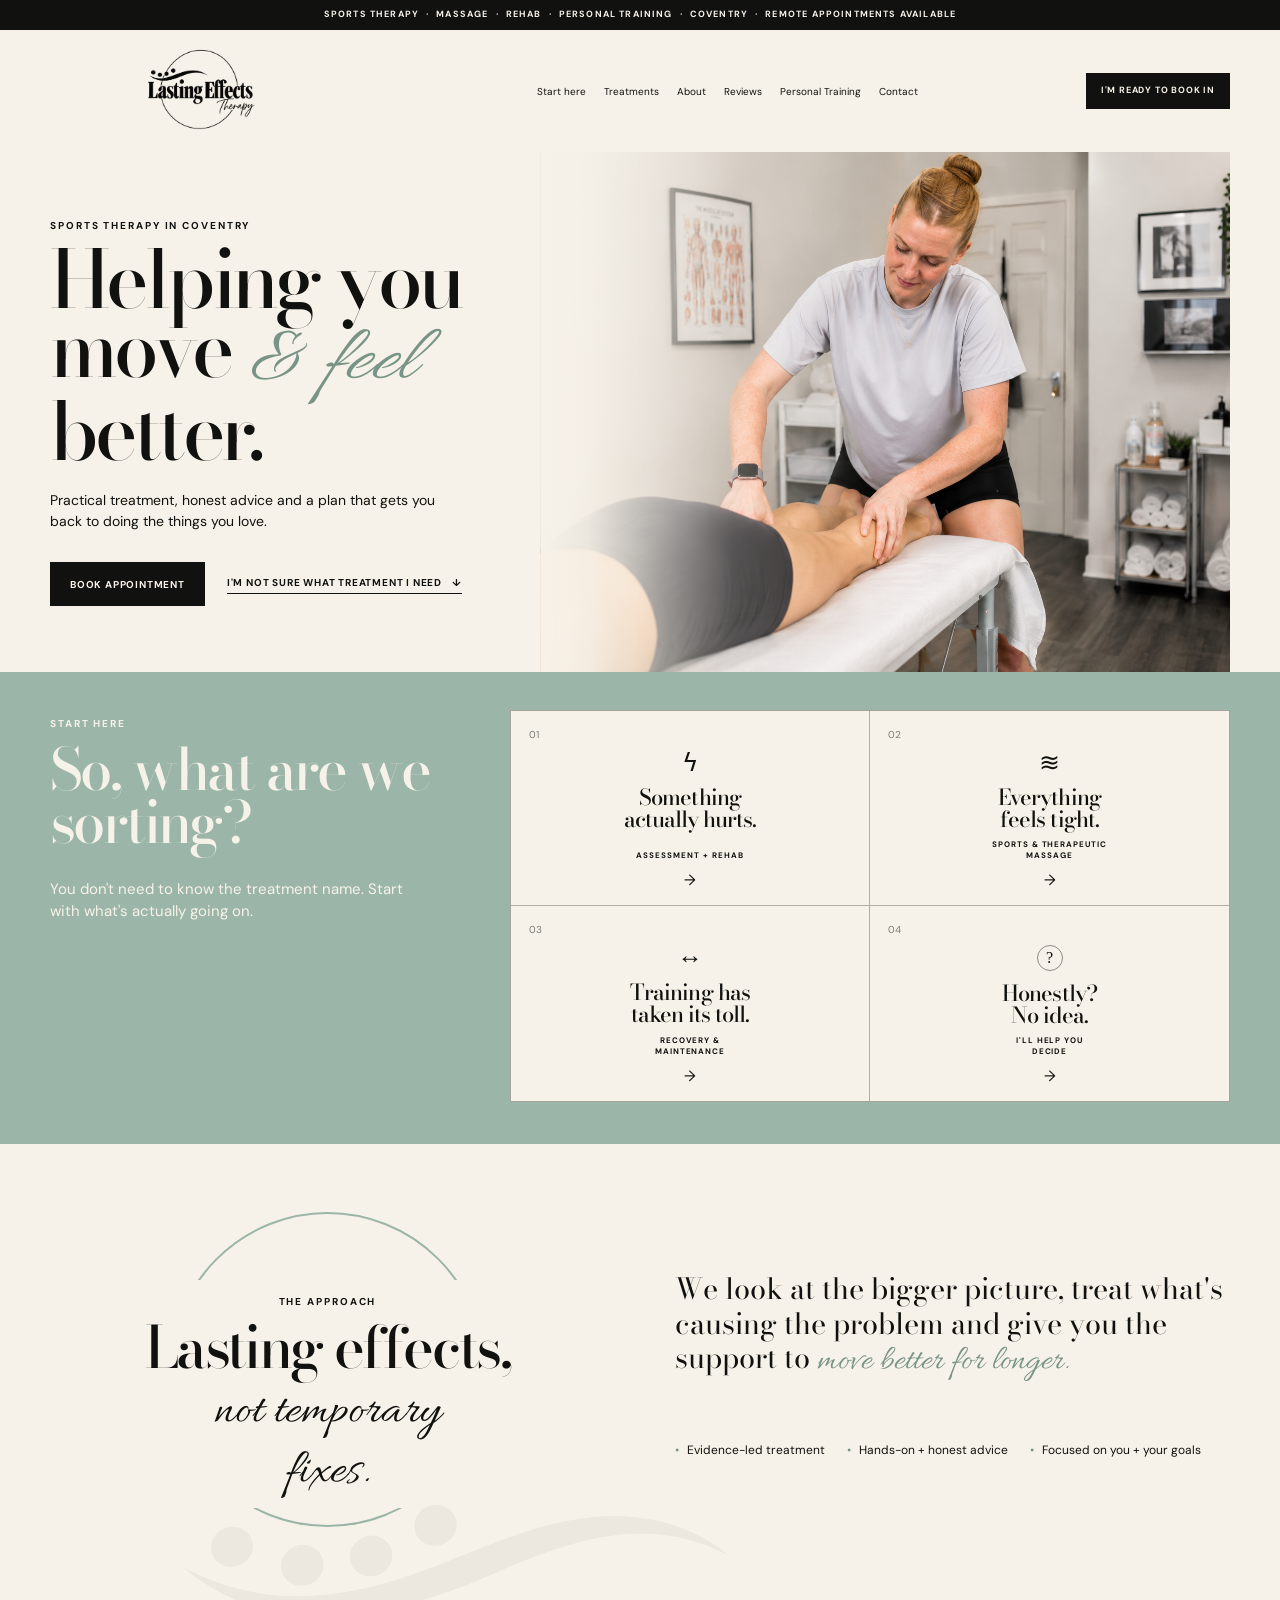
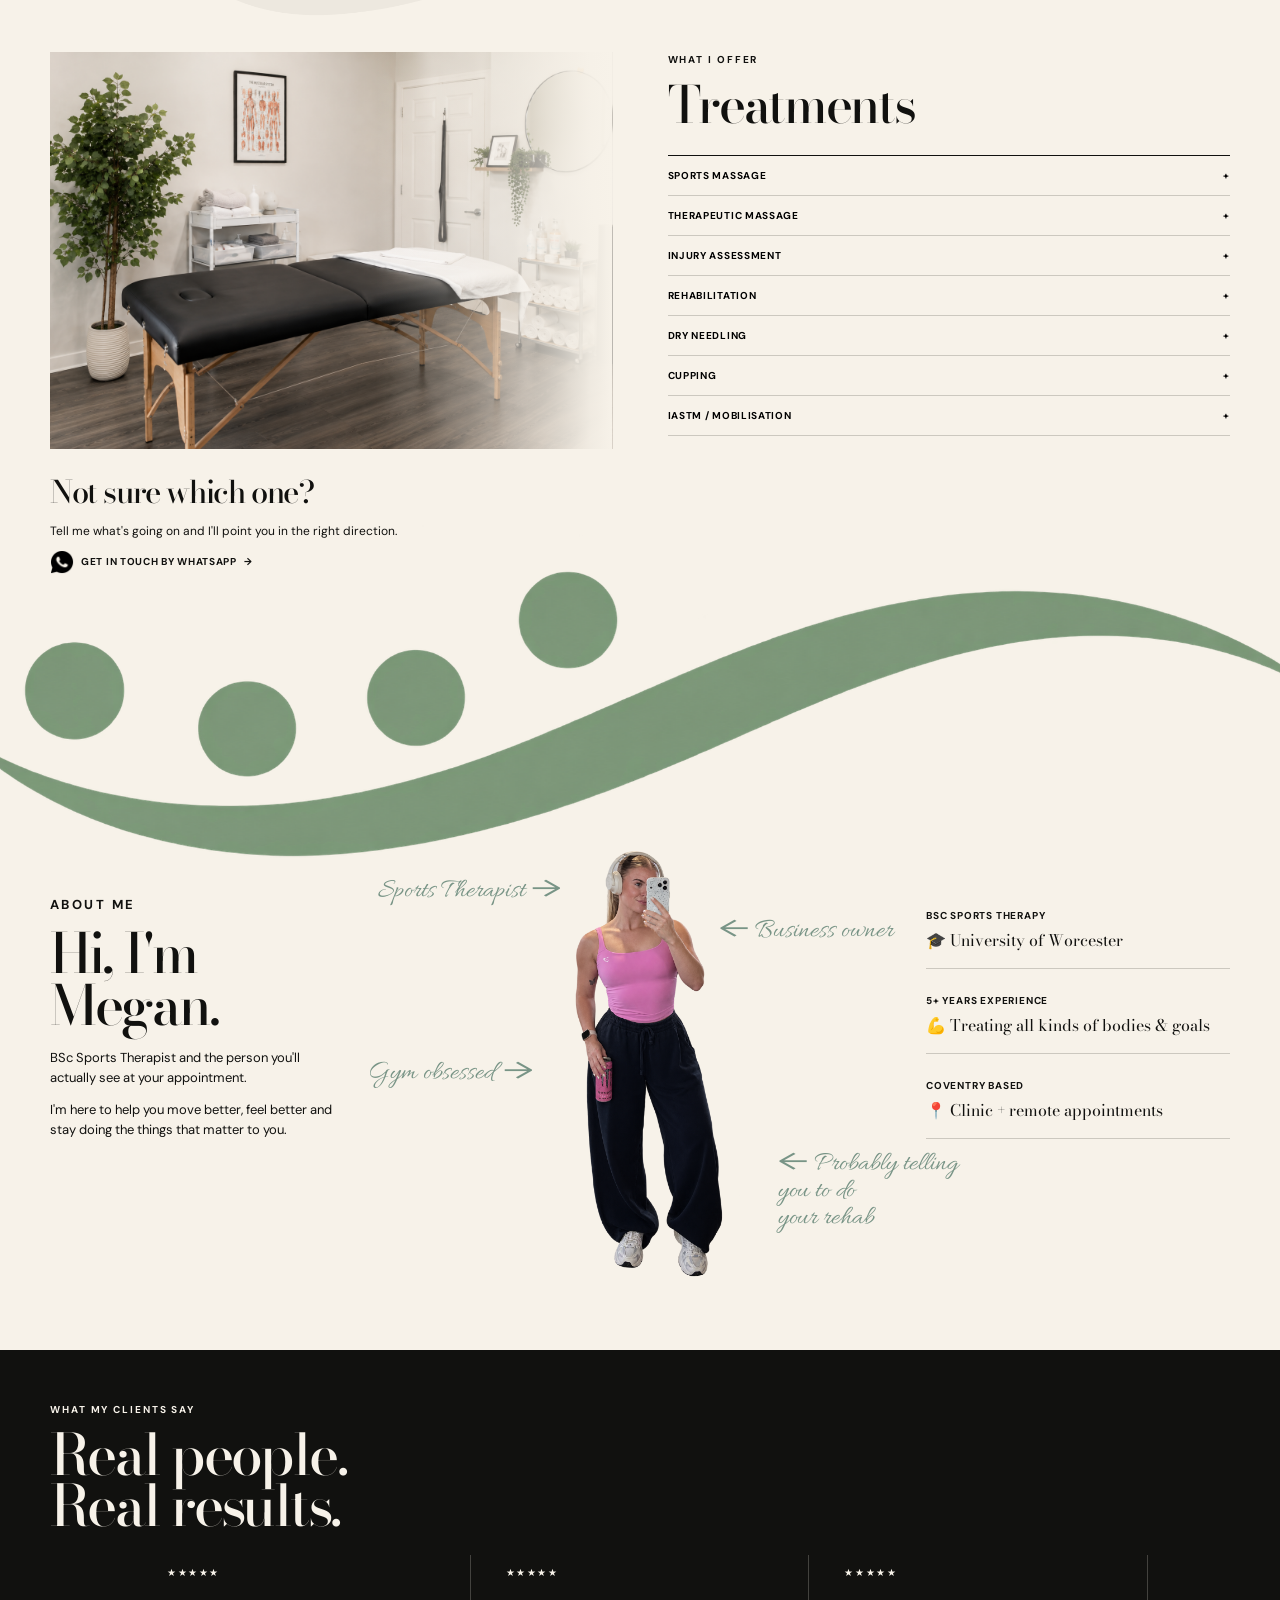
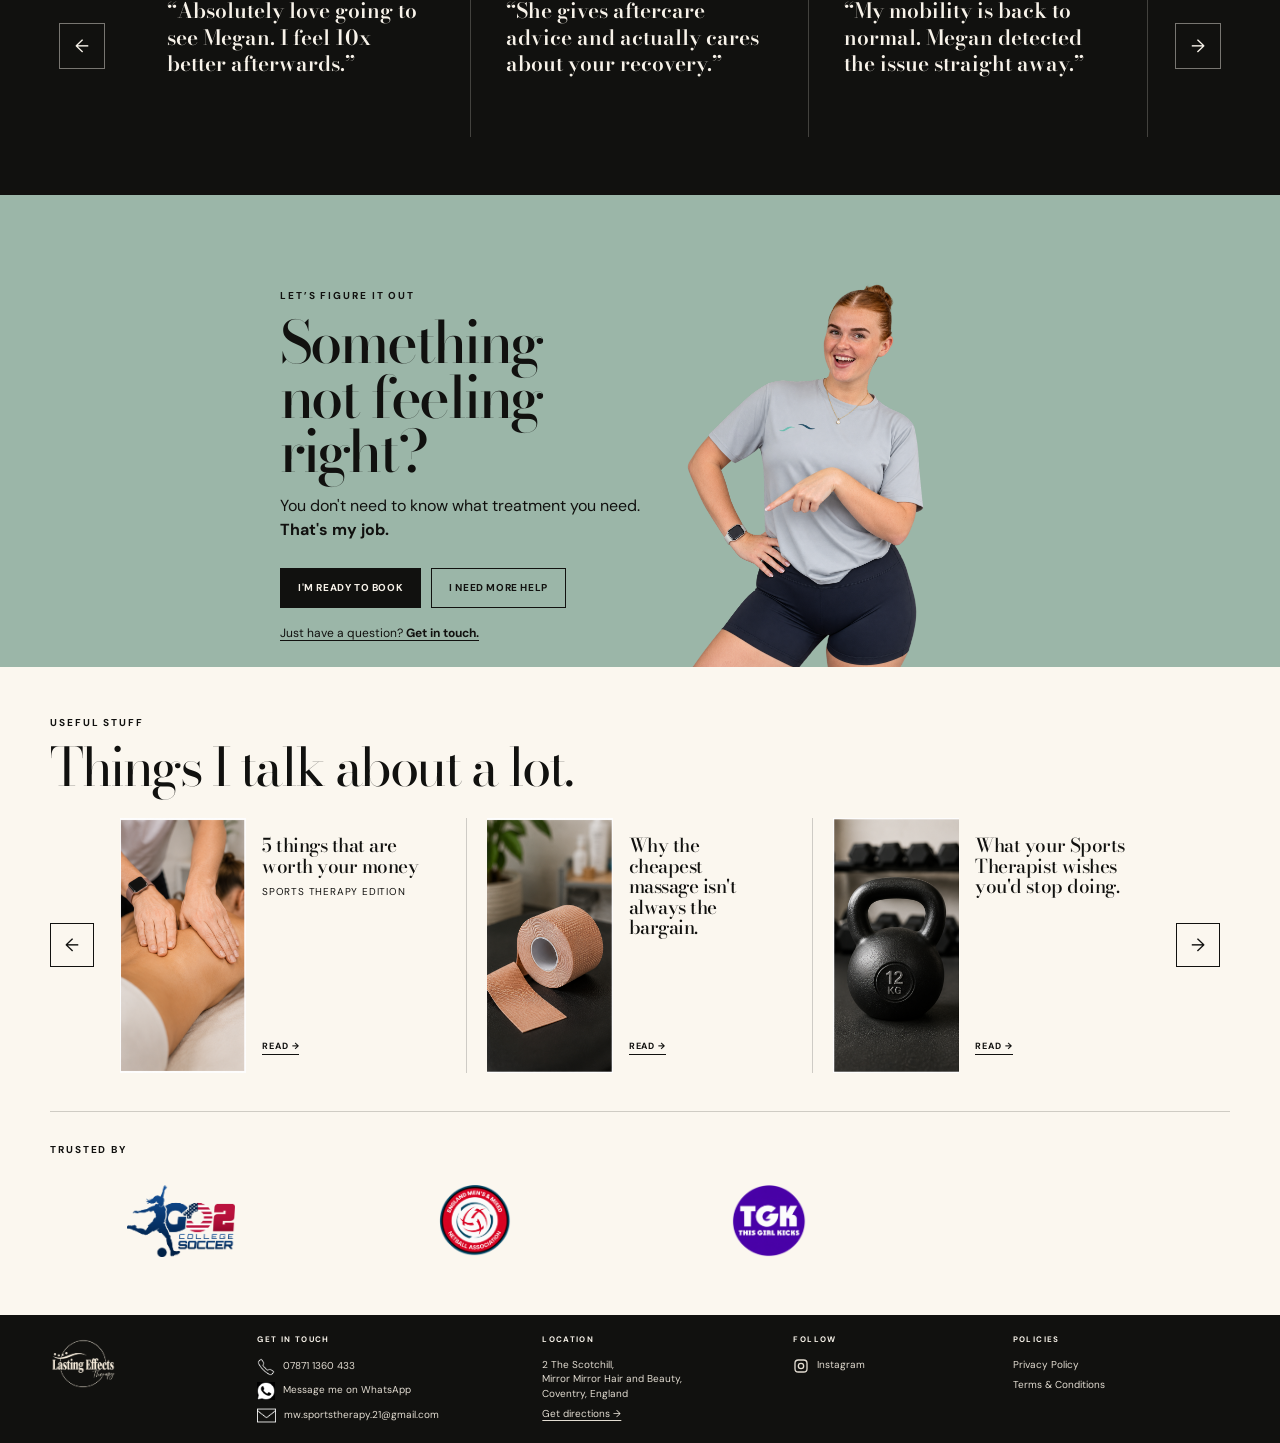
==== index.html @ 908afcf4 "Update index.html" ====
<!doctype html>
<html lang="en">
<head>
  <meta charset="utf-8">
  <meta name="viewport" content="width=device-width, initial-scale=1">
  <title>Lasting Effects Therapy | Sports Therapy Coventry</title>
  <meta name="description" content="Sports therapy, massage, rehabilitation and personal training in Coventry, with remote appointments available.">
  <link rel="preconnect" href="https://fonts.googleapis.com">
  <link rel="preconnect" href="https://fonts.gstatic.com" crossorigin>
  <link href="https://fonts.googleapis.com/css2?family=Allura&family=Bodoni+Moda:opsz,wght@6..96,400;6..96,500;6..96,600;6..96,700&family=DM+Sans:wght@400;500;600;700&display=swap" rel="stylesheet">
  <link rel="stylesheet" href="styles-clean.css?v=1">
</head>
<body>
  <div class="utility-bar">
    SPORTS THERAPY <b>·</b> MASSAGE <b>·</b> REHAB <b>·</b> PERSONAL TRAINING <b>·</b> COVENTRY <b>·</b> REMOTE APPOINTMENTS AVAILABLE
  </div>

  <div class="nav-wrap" id="navWrap">
    <header class="site-nav">
      <a href="#top" class="nav-logo" aria-label="Lasting Effects Therapy home">
        <img src="images/BlackTHPYlogo.png" alt="Lasting Effects Therapy">
      </a>

      <nav class="desktop-links" aria-label="Primary">
        <a href="#sorting">Start here</a>
        <a href="#treatments">Treatments</a>
        <a href="#about">About</a>
        <a href="#reviews">Reviews</a>
        <a href="personal-training.html">Personal Training</a>
        <a href="#contact">Contact</a>
      </nav>

      <a href="https://www.fresha.com/en-GB/a/megan-winslow-sports-therapy-coventry-2-the-scotchill-rw5kos5v" class="nav-cta" target="_blank" rel="noopener">I'm ready to book in</a>

      <button class="menu-btn" aria-label="Open menu" aria-expanded="false">
        <span></span><span></span>
      </button>
    </header>

    <nav class="mobile-nav" hidden>
      <a href="#sorting">Start here</a>
      <a href="#treatments">Treatments</a>
      <a href="#about">About</a>
      <a href="#reviews">Reviews</a>
      <a href="personal-training.html">Personal Training</a>
      <a href="#contact">Contact</a>
      <a href="https://www.fresha.com/en-GB/a/megan-winslow-sports-therapy-coventry-2-the-scotchill-rw5kos5v" target="_blank" rel="noopener" class="nav-cta mobile-book">I'm ready to book in</a>
    </nav>
  </div>

  <main id="top">
    <section class="hero section-shell">
      <div class="hero-copy">
        <p class="kicker">SPORTS THERAPY IN COVENTRY</p>
        <h1>Helping you<br>move <em>&amp; feel</em><br>better.</h1>
        <p class="lede">Practical treatment, honest advice and a plan that gets you back to doing the things you love.</p>
        <div class="hero-actions">
          <a href="https://www.fresha.com/en-GB/a/megan-winslow-sports-therapy-coventry-2-the-scotchill-rw5kos5v" target="_blank" rel="noopener" class="btn btn-dark">Book appointment</a>
          <a href="#sorting" class="simple-link">I'm not sure what treatment I need <span>↓</span></a>
        </div>
      </div>
      <div class="hero-photo" role="img" aria-label="Sports therapy treatment at Lasting Effects"></div>
    </section>

    <section id="sorting" class="sorting-section">
      <div class="section-shell sorting-layout">
        <div class="sorting-intro">
          <p class="kicker cream-text">START HERE</p>
          <h2 class="cream-text">So, what are we sorting?</h2>
          <p class="sorting-help cream-text">You don't need to know the treatment name. Start with what's actually going on.</p>
        </div>

        <div class="sorting-grid">
          <a href="#treatments" class="sorting-card">
            <span class="sort-num">01</span>
            <span class="sort-icon">ϟ</span>
            <h3>Something<br>actually hurts.</h3>
            <p>ASSESSMENT + REHAB</p>
            <span class="sort-arrow">→</span>
          </a>
          <a href="#treatments" class="sorting-card">
            <span class="sort-num">02</span>
            <span class="sort-icon waves">≋</span>
            <h3>Everything<br>feels tight.</h3>
            <p>SPORTS &amp; THERAPEUTIC<br>MASSAGE</p>
            <span class="sort-arrow">→</span>
          </a>
          <a href="#treatments" class="sorting-card">
            <span class="sort-num">03</span>
            <span class="sort-icon">↔</span>
            <h3>Training has<br>taken its toll.</h3>
            <p>RECOVERY &amp;<br>MAINTENANCE</p>
            <span class="sort-arrow">→</span>
          </a>
          <a href="#treatments" class="sorting-card">
            <span class="sort-num">04</span>
            <span class="sort-icon question">?</span>
            <h3>Honestly?<br>No idea.</h3>
            <p>I'LL HELP YOU<br>DECIDE</p>
            <span class="sort-arrow">→</span>
          </a>
        </div>
      </div>
    </section>

    <section class="approach-section">
      <div class="section-shell approach-layout">
        <div class="approach-mark">
          <span class="approach-circle"></span>
          <div>
            <p class="kicker">THE APPROACH</p>
            <h2 class="approach-title"><span class="approach-title-main">Lasting effects,</span><br><span class="approach-title-script">not temporary<br>fixes.</span></h2>
          </div>
          <img class="approach-wiggle" src="images/BlackWiggle.png" alt="" aria-hidden="true">
        </div>
        <div class="approach-copy">
          <p class="approach-lede">We look at the bigger picture, treat what's causing the problem and give you the support to <span class="approach-script">move better for longer.</span></p>
          <div class="approach-points">
            <span>Evidence-led treatment</span>
            <span>Hands-on + honest advice</span>
            <span>Focused on you + your goals</span>
          </div>
        </div>
      </div>
    </section>

    <section id="treatments" class="treatments-section">
      <div class="section-shell">
        <div class="treatments-main">
          <div class="offer-photo-column">
            <div class="offer-photo" role="img" aria-label="Treatment room at Lasting Effects"></div>
            <div class="treatment-help">
              <h3>Not sure which one?</h3>
              <p>Tell me what's going on and I'll point you in the right direction.</p>
              <a href="https://wa.me/447871136043" target="_blank" rel="noopener" class="whatsapp-link">
                <img src="images/newblackwhatsapp.png" alt=""> GET IN TOUCH BY WHATSAPP <span>→</span>
              </a>
            </div>
          </div>
          <div class="offer-list">
            <p class="kicker">WHAT I OFFER</p>
            <h2>Treatments</h2>

            <div class="accordion">
              <article class="acc-item">
                <button>Sports massage <span>+</span></button>
                <div class="acc-panel"><p>For tight, tired or overworked muscles, recovery and regular maintenance.</p></div>
              </article>
              <article class="acc-item">
                <button>Therapeutic massage <span>+</span></button>
                <div class="acc-panel"><p>Tailored hands-on treatment for persistent tension, stiffness and day-to-day discomfort.</p></div>
              </article>
              <article class="acc-item">
                <button>Injury assessment <span>+</span></button>
                <div class="acc-panel"><p>For pain or injury where you need to understand what's happening and what to do next.</p></div>
              </article>
              <article class="acc-item">
                <button>Rehabilitation <span>+</span></button>
                <div class="acc-panel"><p>Progressive rehabilitation designed around your body, goals and lifestyle.</p></div>
              </article>
              <article class="acc-item">
                <button>Dry needling <span>+</span></button>
                <div class="acc-panel"><p>Used where appropriate as part of a wider treatment plan.</p></div>
              </article>
              <article class="acc-item">
                <button>Cupping <span>+</span></button>
                <div class="acc-panel"><p>A treatment option that can be incorporated where it suits your presentation and goals.</p></div>
              </article>
              <article class="acc-item">
                <button>IASTM / mobilisation <span>+</span></button>
                <div class="acc-panel"><p>Hands-on techniques used selectively to support movement and recovery.</p></div>
              </article>
            </div>

          </div>
        </div>

      </div>
    </section>

    <div class="signature-separator" aria-hidden="true">
      <img src="images/SageWiggle.png" alt="">
    </div>

    <section id="about" class="about-section">
      <div class="section-shell about-layout">
        <div class="about-copy">
          <p class="kicker">ABOUT ME</p>
          <h2>Hi, I'm Megan.</h2>
          <p>BSc Sports Therapist and the person you'll actually see at your appointment.</p>
          <p>I'm here to help you move better, feel better and stay doing the things that matter to you.</p>
        </div>

        <div class="about-photo-wrap">
          <img class="about-photo" src="images/LastingEffectsSelfie.png" alt="Megan from Lasting Effects Therapy">
          <span class="script-note note-a">Sports Therapist <span class="note-arrow">→</span></span>
          <span class="script-note note-b">Gym obsessed <span class="note-arrow">→</span></span>
          <span class="script-note note-c"><span class="note-arrow">←</span> Business owner</span>
          <span class="script-note note-d">
  <span class="note-arrow">←</span>
  Probably telling<br>
  you to do<br>
  your rehab
</span>
        </div>

        <div class="credentials">
          <div><strong>BSc Sports Therapy</strong><span>🎓 University of Worcester</span></div>
          <div><strong>5+ years experience</strong><span>💪 Treating all kinds of bodies &amp; goals</span></div>
          <div><strong>Coventry based</strong><span>📍 Clinic + remote appointments</span></div>
        </div>
      </div>
    </section>

    <section id="reviews" class="reviews-section">
      <div class="section-shell">
        <div class="reviews-head">
          <div>
            <p class="kicker cream-text">WHAT MY CLIENTS SAY</p>
            <h2>Real people.<br>Real results.</h2>
          </div>
        </div>

        <div class="review-carousel">
          <button id="reviewPrev" class="review-arrow review-prev" aria-label="Previous review">←</button>
          <div class="review-window">
            <div class="review-track" id="reviewTrack">
              <blockquote><div class="stars">★★★★★</div><p>“Absolutely love going to see Megan. I feel 10x better afterwards.”</p></blockquote>
              <blockquote><div class="stars">★★★★★</div><p>“She gives aftercare advice and actually cares about your recovery.”</p></blockquote>
              <blockquote><div class="stars">★★★★★</div><p>“My mobility is back to normal. Megan detected the issue straight away.”</p></blockquote>
              <blockquote><div class="stars">★★★★★</div><p>“Megan really personalises the treatment and makes it achievable with lifestyle and improvement required.”</p></blockquote>
              <blockquote><div class="stars">★★★★★</div><p>“I always feel at ease with Meg and leave knowing exactly what I need to do next.”</p></blockquote>
            </div>
          </div>
          <button id="reviewNext" class="review-arrow review-next" aria-label="Next review">→</button>
        </div>
      </div>
    </section>

    <section id="booking" class="booking-section">
      <div class="section-shell booking-layout">
        <div class="booking-copy">
          <p class="kicker">LET’S FIGURE IT OUT</p>
          <h2>Something<br>not feeling<br>right?</h2>
          <div class="booking-response">
            <p class="booking-explainer">You don't need to know what treatment you need. <br>
              <strong>That's my job.</strong></p>
          </div>

          <div class="booking-buttons">
            <a href="https://www.fresha.com/en-GB/a/megan-winslow-sports-therapy-coventry-2-the-scotchill-rw5kos5v" target="_blank" rel="noopener" class="booking-btn booking-primary">I'm ready to book</a>
            <a href="#contact" class="booking-btn booking-secondary">I need more help</a>
          </div>
          <a href="#contact" class="booking-question-link">Just have a question? <strong>Get in touch.</strong></a>
        </div>
        <div class="booking-image">
          <img src="images/LastingEffectsPoint.png" alt="Megan pointing towards the booking options">
        </div>
      </div>
    </section>

    <section class="useful-trusted-section">
      <div class="section-shell">
        <div class="useful-header">
          <div>
            <p class="kicker useful-kicker">USEFUL STUFF</p>
            <p class="useful-sub">Things I talk about a lot.</p>
          </div>
        </div>

        <div class="useful-carousel">
          <button class="useful-arrow useful-prev" id="usefulPrev" aria-label="Previous article">←</button>
          <div class="useful-window">
            <div class="useful-track" id="usefulTrack">
              <article class="useful-card">
                <img src="images/LastingEffectsMassage.png" alt="">
                <div class="useful-card-copy">
                  <h3>5 things that are worth your money</h3>
                  <p>Sports Therapy edition</p>
                  <a href="https://www.instagram.com/lastingeffectstherapy/" target="_blank" rel="noopener">READ →</a>
                </div>
              </article>
              <article class="useful-card">
                <img src="images/LastingEffectsTape.png" alt="">
                <div class="useful-card-copy">
                  <h3>Why the cheapest massage isn't always the bargain.</h3>
                  <a href="https://www.instagram.com/lastingeffectstherapy/" target="_blank" rel="noopener">READ →</a>
                </div>
              </article>
              <article class="useful-card">
                <img src="images/LastingEffectsKB.png" alt="">
                <div class="useful-card-copy">
                  <h3>What your Sports Therapist wishes you'd stop doing.</h3>
                  <a href="https://www.instagram.com/lastingeffectstherapy/" target="_blank" rel="noopener">READ →</a>
                </div>
              </article>
            </div>
          </div>
          <button class="useful-arrow useful-next" id="usefulNext" aria-label="Next article">→</button>
        </div>

        <div class="trusted-block">
          <p class="kicker">TRUSTED BY</p>
          <div class="trusted-logos">
            <div class="trusted-logo"><img src="images/CollegeSoccer.png" alt="College Soccer"></div>
            <div class="trusted-logo"><img src="images/EnglandMensandMixedNetballAssociation.png" alt="England Men's and Mixed Netball Association"></div>
            <div class="trusted-logo"><img src="images/ThisGirlKicks.png" alt="This Girl Kicks"></div>
          </div>
        </div>
      </div>
    </section>
  </main>

  <footer id="contact" class="site-footer">
    <div class="section-shell footer-grid">
      <div class="footer-logo"><img src="images/CreamTHPYlogo.png" alt="Lasting Effects Therapy"></div>
      <div class="footer-section">
        <p class="footer-label">GET IN TOUCH</p>
        <a href="tel:+447871136043" class="icon-link"><img class="footer-contact-icon" src="images/phoneicon.png" alt="">07871 1360 433</a>
        <a href="https://wa.me/447871136043" target="_blank" rel="noopener" class="icon-link"><img class="footer-contact-icon" src="images/blackwhatsapp.gif" alt="">Message me on WhatsApp</a>
        <a href="mailto:mw.sportstherapy.21@gmail.com" class="icon-link"><img class="footer-contact-icon email-img" src="images/emailicon.png" alt="">mw.sportstherapy.21@gmail.com</a>
      </div>
      <div class="footer-section">
        <p class="footer-label">LOCATION</p>
        <span>2 The Scotchill,<br>Mirror Mirror Hair and Beauty,<br>Coventry, England</span>
        <a class="footer-underlined" target="_blank" rel="noopener" href="https://www.google.com/maps/search/?api=1&query=2%20The%20Scotchill%2C%20Mirror%20Mirror%20Hair%20and%20Beauty%2C%20Coventry%2C%20England">Get directions →</a>
      </div>
      <div class="footer-section">
        <p class="footer-label">FOLLOW</p>
        <a href="https://www.instagram.com/lastingeffectstherapy/" target="_blank" rel="noopener" class="icon-link"><svg class="instagram-icon" viewBox="0 0 24 24" aria-hidden="true"><rect x="3" y="3" width="18" height="18" rx="5" fill="none" stroke="currentColor" stroke-width="2"/><circle cx="12" cy="12" r="4" fill="none" stroke="currentColor" stroke-width="2"/><circle cx="17.5" cy="6.5" r="1.1"/></svg>Instagram</a>
      </div>
      <div class="footer-section">
        <p class="footer-label">POLICIES</p>
        <a href="#">Privacy Policy</a><a href="#">Terms &amp; Conditions</a>
      </div>
    </div>
  </footer>

  <script src="script.js"></script>
</body>
</html>
---- styles-clean.css ----
:root{--cream:#F7F2E9;--sage:#9BB6A8;--sage-deep:#789486;--ink:#11110F;--line:rgba(17,17,15,.19);--max:1180px;}
*{box-sizing:border-box;}
html{scroll-behavior:smooth;}
body{margin:0;background:var(--cream);color:var(--ink);font-family:"DM Sans",Arial,sans-serif;line-height:1.5;}
a{color:inherit;text-decoration:none;}
button{font:inherit;}
.section-shell{width:min(var(--max),calc(100% - 48px));margin-inline:auto;}
.kicker{margin:0 0 12px;font-size:10px;letter-spacing:.19em;font-weight:700;}
.cream-text{color:var(--cream);}
h1,h2,h3{font-family:"Bodoni Moda",Georgia,serif;font-weight:500;letter-spacing:-.045em;}
.simple-link{
  display:inline-flex;
  gap:10px;
  align-items:center;
  font-size:10px;
  font-weight:700;
  letter-spacing:.08em;
  text-transform:uppercase;
  border-bottom:1px solid currentColor;
  padding-bottom:3px;
}
.btn{
  display:inline-flex;
  align-items:center;
  justify-content:center;
  min-height:44px;
  padding:0 20px;
  font-size:10px;
  font-weight:700;
  letter-spacing:.08em;
  text-transform:uppercase;
}
.btn-dark{background:var(--ink);color:var(--cream);}
.utility-bar{
  min-height:30px;
  background:var(--ink);
  color:var(--cream);
  display:flex;
  align-items:center;
  justify-content:center;
  gap:7px;
  padding:7px 16px;
  text-align:center;
  font-size:9px;
  font-weight:700;
  letter-spacing:.13em;
}
.nav-wrap{position:sticky;top:0;z-index:40;transition:.25s;}
.site-nav{
  width:min(var(--max),calc(100% - 48px));
  margin:auto;
  background:rgba(247,242,233,1);
  display:grid;
  align-items:center;
  gap:24px;
  transition:.25s;
}
.nav-wrap.scrolled{padding:8px 0;}
.nav-wrap.scrolled .site-nav{
  width:min(1000px,calc(100% - 24px));
  min-height:64px;
  padding:0 18px;
  border-radius:14px;
  background:rgba(247,242,233,.5);
  backdrop-filter:blur(13px);
  -webkit-backdrop-filter:blur(13px);
  box-shadow:0 10px 32px rgba(0,0,0,.12);
}
.nav-logo{width:150px;height:72px;display:flex;align-items:center;}
.nav-logo img{width:100%;height:100%;object-fit:contain;}
.desktop-links{display:flex;justify-content:center;gap:18px;font-size:10px;}
.desktop-links a{white-space:nowrap;}
.nav-cta{
  background:var(--ink);
  color:var(--cream);
  padding:11px 15px;
  font-size:9px;
  font-weight:700;
  letter-spacing:.09em;
  text-transform:uppercase;
  white-space:nowrap;
}
.menu-btn,.mobile-nav{display:none;}
.hero{display:grid;grid-template-columns:.83fr 1.17fr;min-height:520px;}
.hero-copy{display:flex;flex-direction:column;justify-content:center;padding:52px 48px 52px 0;position:relative;z-index:2;}
.hero h1{font-size:clamp(58px,6.25vw,93px);line-height:.86;margin:0;}
.hero h1 em{font-family:"Amsterdam Four","Allura",cursive;font-weight:400;letter-spacing:0;color:var(--sage-deep);}
.lede{max-width:420px;margin:24px 0 0;font-size:14px;}
.hero-actions{display:flex;gap:22px;align-items:center;flex-wrap:wrap;margin-top:30px;}
.hero-photo{
  min-height:520px;
  background-image:linear-gradient(90deg,var(--cream) 0%,rgba(247,242,233,.92) 7%,rgba(247,242,233,.25) 28%,rgba(247,242,233,0) 50%),url("images/LastingEffectsHero.png");
  background-size:cover;
  background-position:center;
}
.sorting-section{background:var(--sage);padding:38px 0 42px;}
.sorting-layout{display:grid;grid-template-columns:.72fr 1.28fr;gap:55px;align-items:start;}
.sorting-intro{padding:6px 0;}
.sorting-intro h2{font-size:58px;line-height:.92;margin:0;max-width:430px;}
.sorting-help{max-width:380px;margin:28px 0 0;font-size:15px;line-height:1.5;}
.sorting-grid{display:grid;grid-template-columns:1fr 1fr;border:1px solid rgba(17,17,15,.35);background:var(--cream);}
.sorting-card{
  background:var(--cream);
  min-height:195px;
  padding:16px 18px 14px;
  display:grid;
  grid-template-columns:1fr auto;
  grid-template-rows:auto auto 1fr auto auto;
  border-right:1px solid rgba(17,17,15,.3);
  border-bottom:1px solid rgba(17,17,15,.3);
  text-align:center;
}
.sorting-card:nth-child(2n){border-right:0;}
.sorting-card:nth-child(n/**/+3){border-bottom:0;}
.sorting-card:hover{background:#fffaf2;}
.sort-num{grid-column:1/-1;justify-self:start;font-size:10px;color:#7a7b75;}
.sort-icon{grid-column:1/-1;font-family:Georgia,serif;font-size:25px;line-height:1;margin:8px 0 4px;}
.sort-icon.question{
  width:26px;
  height:26px;
  border:1px solid #8b8c87;
  border-radius:50%;
  display:grid;
  place-items:center;
  justify-self:center;
  font-size:16px;
}
.sorting-card h3{grid-column:1/-1;margin:8px 0 9px;font-size:22px;line-height:.98;}
.sorting-card p{grid-column:1/-1;margin:0;font-size:8px;line-height:1.35;font-weight:700;letter-spacing:.12em;}
.sort-arrow{grid-column:1/-1;justify-self:center;margin-top:8px;font-size:15px;}
.approach-section,.treatments-section,.about-section{background:var(--cream);}
.approach-section{padding:68px 0;}
.approach-layout{display:grid;grid-template-columns:1fr 1fr;gap:70px;}
.approach-mark{position:relative;display:grid;place-items:center;}
.approach-circle{position:absolute;border:2px solid var(--sage);border-radius:50%;}
.approach-mark>div{position:relative;background:var(--cream);padding:14px 7px;text-align:center;}
.approach-mark h2{margin:0;}
.approach-lede{margin:0;max-width:570px;font-family:"Bodoni Moda",Georgia,serif;font-size:29px;line-height:1.18;}
.black-wiggle{height:auto;margin:4px 0 14px;}
.approach-points{display:flex;gap:10px 22px;flex-wrap:wrap;font-size:12px;}
.approach-points span:before{content:"•";margin-right:8px;color:var(--sage-deep);}
.treatments-section{padding:64px 0 24px;}
.treatments-main{display:grid;grid-template-columns:1fr 1fr;gap:55px;}
.offer-list h2{font-size:51px;line-height:1;margin:0 0 25px;}
.accordion{border-top:1px solid var(--ink);}
.acc-item{border-bottom:1px solid var(--line);}
.acc-item button{
  width:100%;
  border:0;
  background:none;
  padding:12px 0;
  display:flex;
  justify-content:space-between;
  cursor:pointer;
  font-size:10px;
  font-weight:700;
  letter-spacing:.07em;
  text-transform:uppercase;
}
.acc-panel{display:none;padding:0 24px 13px 0;color:#565850;font-size:13px;}
.acc-panel p{margin:0;}
.acc-item.open .acc-panel{display:block;}
.acc-item.open button span{transform:rotate(45deg);}
.treatment-help p{font-size:12px;}
.whatsapp-link{display:inline-flex;align-items:center;gap:7px;font-size:10px;font-weight:700;letter-spacing:.07em;text-transform:uppercase;}
.whatsapp-link svg{width:23px;height:23px;fill:currentColor;}
.signature-separator{background:var(--cream);display:flex;align-items:center;}
.signature-separator img{height:auto;display:block;}
.about-section{padding:46px 0 72px;}
.about-layout{display:grid;grid-template-columns:.75fr 1.25fr .76fr;gap:38px;align-items:center;}
.about-copy h2{font-size:55px;line-height:.95;margin:0 0 17px;}
.about-copy p{max-width:290px;font-size:13px;}
.about-photo-wrap{position:relative;display:flex;justify-content:center;align-items:flex-end;}
.script-note{position:absolute;font-family:"Amsterdam Four","Allura",cursive;font-size:27px;line-height:1;}
.credentials{display:grid;gap:24px;}
.credentials div{padding-bottom:16px;border-bottom:1px solid var(--line);}
.credentials strong{display:block;font-size:10px;letter-spacing:.08em;text-transform:uppercase;}
.credentials span{display:block;margin-top:5px;font-family:"Bodoni Moda",Georgia,serif;font-size:16px;}
.reviews-section{background:var(--ink);color:var(--cream);padding:52px 0 58px;}
.reviews-head{margin-bottom:24px;}
.reviews-head h2{font-size:57px;line-height:.9;margin:0;}
.review-carousel{display:grid;align-items:center;gap:18px;}
.review-window{overflow:hidden;}
.review-track{display:flex;transition:transform .35s;}
.review-track blockquote{flex:0 0 33.333%;margin:0;padding:10px 35px 8px;min-height:145px;border-right:1px solid rgba(247,242,233,.22);}
.review-track blockquote:last-child{border-right:0;}
.stars{font-size:10px;letter-spacing:.16em;margin-bottom:17px;}
.review-track p{margin:0;font-family:"Bodoni Moda",Georgia,serif;font-size:21px;font-weight:600;line-height:1.25;}
.review-arrow{
  width:46px;
  height:46px;
  border:1px solid rgba(247,242,233,.45);
  background:none;
  color:var(--cream);
  cursor:pointer;
  font-size:18px;
  justify-self:center;
}
.review-arrow:hover{background:var(--cream);color:var(--ink);}
.booking-section{background:var(--sage);padding:42px 0 0;}
.booking-copy h2{margin:0 0 15px;}
.booking-copy>p{max-width:460px;font-size:14px;}
.booking-buttons{display:flex;gap:10px;flex-wrap:wrap;}
.booking-btn{
  display:inline-flex;
  align-items:center;
  justify-content:center;
  min-height:40px;
  padding:0 17px;
  border:1px solid var(--ink);
  font-size:10px;
  font-weight:700;
  letter-spacing:.06em;
  text-transform:uppercase;
}
.booking-primary{background:var(--ink);color:var(--cream);}
.booking-secondary{background:transparent;}
.booking-question-link{margin-top:16px;font-size:12px;text-decoration:underline;text-underline-offset:3px;}
.booking-image{align-self:end;}
.booking-image img{max-width:100%;object-fit:contain;object-position:bottom;}
.trusted-section{padding:42px 0 50px;background:#fbf7ef;}
.trusted-logos{display:grid;grid-template-columns:repeat(5,1fr);gap:14px;margin-top:18px;}
.trusted-logo{display:grid;place-items:center;padding:10px;}
.trusted-logo img{max-width:100%;max-height:72px;object-fit:contain;}
.trusted-logo.future{border:1px dashed rgba(17,17,15,.16);color:#999;font-size:9px;letter-spacing:.1em;text-transform:uppercase;}
.site-footer{background:var(--ink);color:var(--cream);}
.footer-grid{display:grid;}
.footer-section a,.footer-section span{font-size:10px;line-height:1.45;color:#e3ddd2;}
.footer-label{color:var(--cream)!important;font-size:8px!important;font-weight:700;}
.instagram-icon{flex:0 0 auto;}
.footer-underlined{text-decoration:underline;text-underline-offset:3px;margin-top:6px;}
.pt-placeholder{min-height:calc(100vh - 30px);padding-top:30px;}
.pt-content h1{font-size:clamp(55px,8vw,95px);line-height:.9;margin:0 0 20px;}
.pt-content em{font-family:"Amsterdam Four","Allura",cursive;color:var(--sage-deep);font-weight:400;}
@media (max-width:980px){
  .desktop-links{display:none;}
  .menu-btn{display:grid;gap:6px;border:0;background:none;padding:10px;cursor:pointer;}
  .menu-btn span{width:22px;height:1px;background:var(--ink);}
  .mobile-nav.open{
    display:grid;
    background:rgba(247,242,233,.95);
    padding:18px 24px 25px;
    gap:14px;
    border-top:1px solid var(--line);
    box-shadow:0 12px 25px rgba(0,0,0,.08);
  }
  .mobile-nav a{font-size:13px;}
  .hero{grid-template-columns:1fr;}
  .hero-photo{
    order:-1;
    min-height:390px;
    background-image:linear-gradient(0deg,var(--cream) 0%,rgba(247,242,233,.88) 8%,rgba(247,242,233,0) 30%),url("images/LastingEffectsHero.png");
  }
  .hero-copy{padding:35px 0 44px;}
  .sorting-layout{grid-template-columns:1fr;gap:30px;}
  .approach-layout{grid-template-columns:.8fr 1.2fr;gap:34px;}
  .treatments-main{gap:28px;}
  .treatment-help{margin-left:calc(50% + 14px);}
  .about-layout{grid-template-columns:.8fr 1.2fr;}
  .credentials{grid-column:1/-1;grid-template-columns:repeat(3,1fr);}
  .review-track blockquote{flex-basis:50%;}
  .footer-section:last-child{grid-column:3;}
}
@media (max-width:680px){
  .section-shell,.site-nav{width:calc(100% - 28px);}
  .utility-bar{font-size:7px;line-height:1.35;min-height:34px;}
  .nav-wrap.scrolled{padding:6px 0;}
  .nav-wrap.scrolled .site-nav{width:calc(100% - 16px);border-radius:8px;}
  .site-nav{min-height:68px;grid-template-columns:1fr auto;}
  .nav-cta{display:none;}
  .nav-logo{width:125px;height:58px;}
  .mobile-book{display:block!important;width:max-content;}
  .hero-photo{min-height:310px;}
  .hero h1{font-size:54px;}
  .lede{font-size:13px;}
  .hero-actions{align-items:flex-start;flex-direction:column;}
  .hero-actions .btn{width:100%;}
  .sorting-section{padding:34px 0;}
  .sorting-intro h2{font-size:45px;}
  .sorting-help{font-size:13px;}
  .sorting-grid{grid-template-columns:1fr 1fr;}
  .sorting-card{min-height:170px;padding:13px 11px;}
  .sorting-card h3{font-size:19px;}
  .sort-icon{font-size:22px;}
  .approach-section{padding:50px 0;}
  .approach-layout{grid-template-columns:1fr;gap:26px;}
  .approach-lede{font-size:23px;}
  .treatments-section{padding:48px 0 20px;}
  .treatments-main{grid-template-columns:1fr;}
  .offer-photo{
    min-height:300px;
    background-image:linear-gradient(0deg,var(--cream) 0%,rgba(247,242,233,.88) 7%,rgba(247,242,233,0) 30%),url("images/LastingEffectsHero.png");
  }
  .offer-list h2{font-size:42px;}
  .about-section{padding:38px 0 48px;}
  .about-layout{grid-template-columns:1fr;}
  .about-copy h2{font-size:45px;}
  .about-photo{height:355px;width:64%;}
  .script-note{font-size:22px;}
  .credentials{grid-column:auto;grid-template-columns:1fr;gap:14px;}
  .reviews-section{padding:46px 0;}
  .reviews-head h2{font-size:44px;}
  .review-carousel{grid-template-columns:42px 1fr 42px;gap:8px;}
  .review-arrow{width:38px;height:38px;}
  .review-track blockquote{flex-basis:100%;padding:8px 10px;border:0;}
  .booking-section{padding-top:42px;}
  .booking-buttons{gap:8px;}
  .booking-btn{flex:1;min-width:140px;padding:0 11px;font-size:9px;}
  .trusted-logos{grid-template-columns:repeat(2,1fr);}
  .trusted-logo.future:last-child{grid-column:1/-1;}
  .footer-section:last-child{grid-column:auto;}
}
@media (prefers-reduced-motion:reduce){
  html{scroll-behavior:auto;}
  .site-nav,.nav-wrap,.review-track{transition:none;}
}
.site-nav .nav-logo{width:300px;height:112px;transition:width .25s ease,height .25s ease;}
.site-nav{grid-template-columns:320px 1fr auto;min-height:122px;}
.nav-wrap.scrolled .site-nav{grid-template-columns:185px 1fr auto;}
.nav-wrap.scrolled .nav-logo{width:150px;height:72px;}
.approach-lede{position:relative;z-index:2;}
.approach-script{
  display:inline-block;
  font-family:"Amsterdam Four","Allura",cursive;
  font-weight:400;
  color:var(--sage-deep);
  font-size:1.22em;
  line-height:.9;
  letter-spacing:0;
  white-space:nowrap;
}
.approach-copy{position:relative;overflow:visible;}
.black-wiggle{position:absolute;left:-10px;bottom:10px;width:105%;max-width:none;opacity:.04;z-index:0;pointer-events:none;}
.approach-points{position:relative;z-index:2;}
.approach-mark h2{font-variant-ligatures:none;}
.offer-photo{
  background-image:linear-gradient(90deg,rgba(247,242,233,0) 58%,rgba(247,242,233,.35) 75%,rgba(247,242,233,.95) 96%,var(--cream) 100%),
    url("images/LastingEffectsTreatmentRoom.png");
}
.treatment-help{border-top:0;}
.treatment-help h3{margin-top:0;}
.signature-separator{height:150px;margin-bottom:-55px;overflow:visible;pointer-events:none;}
.signature-separator img{width:110vw;max-width:none;margin-left:-5vw;opacity:1;}
.about-photo-wrap{min-height:480px;}
.note-a{left:-2%;top:21%;}
.note-b{left:-4%;top:57%;}
.note-c{right:-1%;top:29%;}
.note-d{bottom:9%;text-align:left;}
.note-arrow{display:inline-block;font-family:"DM Sans",Arial,sans-serif;font-size:.85em;margin:0 6px;transform:scaleX(1.7);transform-origin:center;}
.booking-copy h2{max-width:560px;}
.useful-trusted-section{background:#fbf7ef;padding:48px 0 50px;}
.useful-header{display:flex;justify-content:space-between;align-items:flex-end;gap:26px;}
.useful-grid{display:grid;grid-template-columns:repeat(3,1fr);gap:18px;}
.useful-card-copy{display:flex;flex-direction:column;}
.useful-card h3{margin:0;font-size:19px;line-height:1.08;letter-spacing:-.025em;}
.useful-card p{margin:7px 0 0;font-size:10px;text-transform:uppercase;letter-spacing:.08em;}
.useful-card a{margin-top:auto;width:max-content;font-size:9px;letter-spacing:.1em;font-weight:700;border-bottom:1px solid currentColor;}
.trusted-block{border-top:1px solid var(--line);margin-top:38px;padding-top:30px;}
.trusted-block .trusted-logos{grid-template-columns:repeat(3,1fr);gap:32px;max-width:850px;}
.trusted-logo{height:90px;}
.review-carousel{grid-template-columns:64px 1fr 64px;}
.review-arrow{position:relative;z-index:3;}
.footer-logo{align-self:start;}
.footer-logo img{object-fit:contain;object-position:left top;display:block;}
.footer-section{padding-top:0;}
.footer-label{margin-top:0!important;}
@media (max-width:980px){
  .site-nav{grid-template-columns:250px 1fr auto;}
  .site-nav .nav-logo{width:230px;height:96px;}
  .nav-wrap.scrolled .site-nav{grid-template-columns:160px 1fr auto;}
  .nav-wrap.scrolled .nav-logo{width:140px;height:66px;}
  .useful-grid{grid-template-columns:1fr;}
  .useful-card{grid-template-columns:150px 1fr;}
  .footer-logo{grid-column:1;}
}
@media (max-width:680px){
  .site-nav,
  .nav-wrap.scrolled .site-nav{grid-template-columns:1fr auto;min-height:74px;}
  .site-nav .nav-logo,
  .nav-wrap.scrolled .nav-logo{width:145px;height:66px;}
  .approach-script{white-space:normal;}
  .black-wiggle{width:120%;left:-10%;bottom:25px;}
  .treatment-help{padding-top:0;}
  .signature-separator{height:82px;margin-top:-28px;margin-bottom:-28px;}
  .about-photo-wrap{min-height:430px;}
  .note-d{bottom:4%;}
  .useful-header{display:block;}
  .useful-header .simple-link{margin-top:14px;}
  .useful-card h3{font-size:17px;}
  .trusted-block .trusted-logos{grid-template-columns:1fr;gap:12px;}
  .footer-logo img{width:62px;height:62px;}
}
.approach-mark{overflow:visible;align-items:start;padding-top:8px;}
.approach-circle{width:315px;height:315px;top:0;}
.approach-mark>div{margin-top:60px;}
.approach-mark h2{font-size:72px;line-height:.94;}
.approach-wiggle{max-width:none;pointer-events:none;z-index:0;}
.approach-copy{align-self:start;}
.black-wiggle{display:none!important;}
.offer-list{display:flex;flex-direction:column;}
.accordion{margin-bottom:0;}
.treatment-help{margin-left:calc(50% + 28px);margin-top:-1px;}
.about-photo-wrap{overflow:visible;padding-top:78px;}
.about-photo{width:64%;height:auto;max-height:430px;object-fit:contain;object-position:center top;margin-top:0;}
.script-note,
.note-arrow{color:var(--sage-deep);}
.note-d{right:-18%;min-width:200px;}
.useful-header{margin-bottom:26px;}
.useful-kicker{font-size:10px;letter-spacing:.19em;font-weight:700;}
.useful-sub{margin:0;font-family:"Bodoni Moda",Georgia,serif;font-size:53px;line-height:.95;letter-spacing:-.045em;}
.useful-carousel{display:grid;grid-template-columns:54px 1fr 54px;align-items:center;gap:16px;}
.useful-window{overflow:hidden;}
.useful-track{display:flex;transition:transform .35s ease;}
.useful-card{
  flex:0 0 33.333%;
  display:grid;
  grid-template-columns:126px 1fr;
  min-height:220px;
  border:0;
  border-right:1px solid var(--line);
  background:transparent;
  padding:0 20px;
}
.useful-card:first-child{padding-left:0;}
.useful-card:last-child{border-right:0;padding-right:0;}
.useful-card img{width:100%;height:100%;object-fit:cover;}
.useful-card-copy{padding:18px 16px;}
.useful-arrow{width:44px;height:44px;border:1px solid var(--ink);background:transparent;color:var(--ink);cursor:pointer;font-size:18px;}
.useful-arrow:hover{background:var(--ink);color:var(--cream);}
.footer-section{display:flex;flex-direction:column;padding:0;margin:0;}
.footer-label{padding:0;line-height:1;}
.footer-section a,
.footer-section span{line-height:1.45;margin:0;}
.whatsapp-footer-icon{filter:invert(1);}
.email-footer-icon{display:inline-flex;width:18px;min-width:18px;font-size:16px;line-height:1;justify-content:center;}
@media (max-width:980px){
  .approach-mark h2{font-size:62px;}
  .approach-circle{width:285px;height:285px;}
  .approach-copy{padding-top:45px;}
  .approach-points{margin-top:48px;}
  .note-d{right:-8%;}
  .useful-card{flex-basis:50%;}
}
@media (max-width:680px){
  .approach-mark{padding-top:0;}
  .approach-circle{width:255px;height:255px;}
  .approach-mark>div{margin-top:52px;}
  .approach-mark h2{font-size:48px;}
  .approach-copy{padding-top:10px;}
  .approach-points{margin-top:34px;}
  .treatment-help{margin-left:0;}
  .about-photo-wrap{padding-top:95px;}
  .about-photo{max-height:390px;}
  .note-d{right:-2%;min-width:150px;}
  .booking-image img{transform:none;}
  .useful-sub{font-size:42px;}
  .useful-carousel{grid-template-columns:40px 1fr 40px;gap:8px;}
  .useful-card{flex-basis:100%;grid-template-columns:105px 1fr;min-height:185px;border-right:0;padding:0 8px;}
}
.georgia-i{font-family:Georgia,serif;font-style:normal;font-weight:400;letter-spacing:-.02em;}
.approach-section{padding-bottom:5px;}
.approach-mark{min-height:430px;}
.approach-wiggle{bottom:-12px;width:105%;opacity:.04;}
.approach-layout{align-items:start;}
.approach-copy{padding-top:60px;}
.approach-points{margin-top:62px;}
.treatments-section{padding-top:5px;}
.treatments-main{align-items:start;}
.offer-photo{min-height:0;height:397px;background-size:cover;background-position:center;}
.offer-list{min-height:0;}
.treatment-help{margin:0;padding:28px 0 34px;border:0;}
.treatment-help h3{font-size:31px;margin:0 0 9px;}
.treatment-help p{margin:0 0 13px;}
.signature-separator{margin-top:0;position:relative;z-index:1;}
.booking-layout{gap:24px;min-height:430px;}
.booking-copy{padding-bottom:50px;}
.booking-copy h2{font-size:58px;line-height:.94;}
.booking-image{height:405px;padding-top:48px;overflow:visible;}
.booking-blank{min-height:1px;}
.site-footer{padding:20px 0 18px;}
.footer-grid{gap:34px;align-items:start;}
.footer-logo img{width:66px;height:66px;margin-top:-3px;}
.footer-section{gap:6px;font-size:10px;}
.footer-label{margin:0 0 9px!important;font-size:9px;letter-spacing:.17em;}
.footer-contact-icon{filter:invert(1);}
.footer-contact-icon.email-img{width:17px;height:17px;}
.instagram-icon{width:16px;height:16px;}
@media (max-width:980px){
  .approach-mark{min-height:385px;}
  .offer-photo{height:385px;}
  .footer-grid{grid-template-columns:.65fr 1.4fr 1.15fr .8fr .8fr;gap:20px;}
}
@media (max-width:680px){
  .approach-section{padding-bottom:5px;}
  .approach-mark{min-height:345px;}
  .approach-wiggle{bottom:0;width:112%;}
  .treatments-section{padding-top:5px;}
  .offer-photo{height:330px;}
  .treatment-help{padding:22px 0 30px;}
  .booking-layout{gap:10px;}
  .booking-copy{padding-bottom:34px;}
  .booking-copy h2{font-size:45px;}
  .booking-image{height:330px;padding-top:60px;}
  .booking-image img{max-height:285px;}
  .booking-blank{display:none;}
  .footer-grid{grid-template-columns:1fr 1fr;gap:24px 28px;}
  .footer-logo{grid-column:1 / -1;}
}
.libre-i{font-family:"Libre Baskerville",Georgia,serif;font-style:normal;font-weight:400;display:inline-block;letter-spacing:-.02em;}
.offer-photo-column{display:flex;flex-direction:column;min-width:0;}
.offer-photo-column .offer-photo{width:100%;}
.offer-photo-column .treatment-help{margin:0;padding:20px 0 24px;width:100%;}
.offer-photo-column .treatment-help h3{margin:0 0 6px;}
.offer-photo-column .treatment-help p{margin:0 0 10px;}
.whatsapp-link img{width:24px;height:24px;object-fit:contain;}
.booking-copy>.kicker{font-size:10px;letter-spacing:.19em;font-weight:700;}
.booking-explainer{margin-bottom:0!important;}
.booking-job{z-index:4;}
.footer-grid .footer-section:last-child{transform:translateX(-20px);}
@media (max-width:680px){
  .approach-wiggle{left:calc(-10% + 25px);}
  .offer-photo-column .treatment-help{padding:16px 0 22px;}
  .booking-job{position:relative;display:block;margin:-4px 0 12px 42%;}
  .footer-grid .footer-section:last-child{transform:none;}
}
.booking-section .section-shell{position:relative;}
.booking-copy{justify-self:end;}
.booking-image{justify-self:start;}
.booking-response{padding-right:135px;}
.booking-explainer{margin:0!important;}
.booking-job{
  position:absolute;
  left:315px;
  top:4px;
  margin:0;
  font-family:"Amsterdam Four","Allura",cursive;
  color:var(--cream);
  font-size:35px;
  line-height:.95;
  white-space:nowrap;
  transform:rotate(9deg);
  transform-origin:left center;
  pointer-events:none;
}
.booking-buttons{margin-top:26px;}
@media (max-width:980px){
  .booking-layout{column-gap:28px;}
  .booking-response{padding-right:105px;}
  .booking-job{left:275px;top:7px;font-size:31px;}
}
@media (max-width:680px){
  .booking-layout{row-gap:4px;}
  .booking-copy,
  .booking-image{justify-self:stretch;}
  .booking-response{display:block;max-width:none;padding-right:0;padding-bottom:40px;}
  .booking-explainer{max-width:100%;}
  .booking-job{left:auto;right:8%;top:29px;font-size:30px;transform:rotate(7deg);}
  .booking-image{justify-content:center;}
}
.approach-mark h2.approach-title{font-size:58px;line-height:.91;letter-spacing:-.045em;}
.approach-title-main{font-family:"Bodoni Moda",Georgia,serif;}
.approach-title-script{font-family:"Amsterdam Four","Allura",cursive;font-weight:400;font-size:.86em;letter-spacing:0;line-height:.84;}
.booking-job{display:none!important;}
.booking-response{position:static;display:block;max-width:none;margin-top:8px;padding:0;}
.booking-explainer{max-width:none;}
.footer-grid{grid-template-columns:.8fr 1.2fr 1fr .9fr .9fr;column-gap:32px;}
.footer-grid .footer-section:nth-of-type(3){transform:translateX(-10px);}
.footer-grid .footer-section:nth-of-type(4){transform:translateX(-10px);}
.pt-logo{max-height:310px;object-position:left center;}
.pt-intro{font-family:"Bodoni Moda",Georgia,serif;font-size:28px;line-height:1.15;}
.pt-interest-form{display:flex;margin-top:28px;}
.pt-interest-form input{
  flex:1;
  min-width:0;
  border:1px solid var(--ink);
  border-right:0;
  background:var(--cream);
  padding:16px 18px;
  font:500 14px "DM Sans",Arial,sans-serif;
  color:var(--ink);
}
.pt-interest-form button{
  border:1px solid var(--ink);
  background:var(--ink);
  color:var(--cream);
  padding:16px 24px;
  font:700 11px "DM Sans",Arial,sans-serif;
  text-transform:uppercase;
  letter-spacing:.08em;
  cursor:pointer;
}
.sr-only{position:absolute;width:1px;height:1px;padding:0;margin:-1px;overflow:hidden;clip:rect(0,0,0,0);white-space:nowrap;border:0;}
@media (max-width:980px){
  .approach-mark h2.approach-title{font-size:52px;}
  .booking-layout{width:min(820px,calc(100% - 80px));grid-template-columns:minmax(340px,1fr) minmax(260px,320px);}
}
@media (max-width:680px){
  .approach-mark h2.approach-title{font-size:44px;}
  .booking-layout{width:100%;grid-template-columns:1fr;}
  .footer-grid .footer-section:nth-of-type(3),
  .footer-grid .footer-section:nth-of-type(4){transform:none;}
  .pt-intro{font-size:23px;}
  .pt-interest-form{display:block;}
  .pt-interest-form input{width:100%;border-right:1px solid var(--ink);}
  .pt-interest-form button{width:100%;margin-top:8px;}
}
.approach-wiggle{position:absolute;left:0!important;transform:translateX(115px);}
.booking-copy{padding-right:0;margin-right:0;}
.booking-image{padding-left:0;margin-left:0;}
.booking-layout{
  width:fit-content;
  max-width:calc(100% - 120px);
  margin-inline:auto;
  display:grid;
  grid-template-columns:430px 360px;
  column-gap:0;
  align-items:end;
  justify-content:center;
}
.booking-copy{transform:translateX(35px);width:430px;padding:0;margin:0;}
.booking-image{width:360px;padding:0;margin:0;display:flex;justify-content:flex-start;align-items:flex-end;}
.booking-image img{max-height:385px;margin:0;transform:none;}
.booking-question-link{display:inline-block;margin-bottom:25px;}
.pt-content{max-width:760px;margin:15vh auto;text-align:center;display:flex;flex-direction:column;align-items:center;}
.pt-logo{display:block;width:min(650px, 90%);height:auto;object-fit:contain;margin:18px auto 22px;}
.pt-intro{max-width:620px;margin:0 auto;text-align:center;}
.pt-interest-form{width:min(620px, 100%);margin:28px auto 0;}
.pt-content .pt-logo{
  display:block!important;
  position:static!important;
  float:none!important;
  width:min(650px, 90%)!important;
  height:auto!important;
  margin:18px auto 22px!important;
  align-self:center!important;
}
.pt-logo-wrap{width:100%;display:flex;justify-content:center;align-items:center;}
.pt-logo-wrap .pt-logo{
  display:block!important;
  width:min(650px, 90%)!important;
  height:auto!important;
  margin:0!important;
  position:static!important;
  transform:none!important;
}
.pt-content .pt-logo{transform:translateX(170px)!important;}
.icon-link{display:flex;align-items:center;gap:8px;}
.footer-contact-icon{display:block!important;width:18px!important;height:18px!important;object-fit:contain;flex:0 0 18px;}
.email-img{width:19px!important;height:19px!important;}
.icon-link img[src*="phoneicon"],
.icon-link img[src*="emailicon"]{filter:brightness(0) invert(1);}
@media (max-width: 680px){
  .approach-mark{margin-bottom:0!important;padding-bottom:0!important;}
  .approach-copy{padding-top:0!important;margin-top:-10px!important;}
  .approach-points{margin-top:28px!important;counter-reset:approach-point;}
  .approach-points span{align-items:baseline;gap:8px;}
  .approach-points span::before{margin:0!important;font-weight:700;}
  .treatments-main{display:flex!important;flex-direction:column!important;}
  .offer-photo-column{display:contents!important;}
  .offer-photo{order:1;}
  .offer-list{order:2;}
  .treatment-help{order:3;}
  .signature-separator{margin-top:0!important;}
  .note-a{left:1%!important;top:24%!important;}
  .note-b{left:0!important;top:55%!important;}
  .note-c{right:1%!important;top:28%!important;}
  .note-d{max-width:125px!important;}
  .booking-copy{width:100%!important;}
  .booking-copy h2{font-size:37px!important;line-height:.94!important;}
  .booking-copy p{font-size:12px!important;}
  .booking-image{min-width:0!important;}
  .booking-buttons{display:flex!important;flex-direction:column!important;gap:7px!important;width:100%;}
  .booking-btn{width:100%!important;min-width:0!important;font-size:8px!important;}
  .footer-grid{flex-direction:column!important;}
  .pt-content{
    width:100%!important;
    max-width:100%!important;
    margin-left:auto!important;
    margin-right:auto!important;
    text-align:center!important;
    align-items:center!important;
  }
  .pt-logo-wrap{width:100%!important;display:flex!important;justify-content:center!important;}
  .pt-content .pt-logo,
  .pt-logo-wrap .pt-logo{
    position:static!important;
    display:block!important;
    height:auto!important;
    margin:18px auto 22px!important;
    left:auto!important;
    right:auto!important;
  }
}
@media (max-width: 680px){
  html,
  body{width:100%;max-width:100%;overflow-x:hidden;}
  body{margin:0;}
  .approach-points{display:flex!important;flex-direction:column!important;gap:10px!important;}
  .approach-points span{display:block!important;}
  .approach-points span::before{content:"•"!important;counter-increment:none!important;margin-right:8px!important;color:var(--sage-deep)!important;}
  .treatments-section .section-shell{width:calc(100% - 16px)!important;max-width:none!important;}
  .offer-list,
  .accordion{width:100%!important;}
  .treatment-help{width:100%!important;margin:0!important;padding:14px 0 24px!important;}
  .script-note{font-size:16px!important;line-height:1.05!important;}
  .note-arrow{font-size:13px!important;}
  .note-d{right:2%!important;bottom:8%!important;width:120px!important;min-width:0!important;text-align:right!important;line-height:1.15!important;}
  .booking-section{overflow:hidden;}
  .booking-layout{
    width:100%!important;
    max-width:100%!important;
    display:grid!important;
    grid-template-columns:minmax(0, 1fr)
      minmax(115px, 34%)!important;
    column-gap:0!important;
    margin:0!important;
    padding:0 20px!important;
    align-items:stretch!important;
  }
  .booking-copy{
    min-width:0!important;
    min-height:500px;
    display:flex!important;
    flex-direction:column!important;
    padding:18px 0 22px!important;
    margin:0!important;
    transform:none!important;
  }
  .booking-copy > .kicker{margin-top:0!important;}
  .booking-copy h2{margin-top:8px!important;}
  .booking-buttons{margin-top:22px!important;}
  .booking-question-link{
    display:inline-block!important;
    margin-top:auto!important;
    margin-bottom:8px!important;
    width:max-content;
    max-width:100%;
    font-size:10px!important;
  }
  .booking-image{
    width:100%!important;
    height:100%!important;
    padding:0!important;
    margin:0!important;
    display:flex!important;
    align-items:flex-end!important;
    justify-content:flex-start!important;
  }
  .booking-image img{
    display:block!important;
    width:100%!important;
    height:auto!important;
    max-width:165px!important;
    max-height:none!important;
    margin:0!important;
    transform:none!important;
  }
  .footer-grid{
    display:grid!important;
    grid-template-columns:minmax(0, 1fr)
      minmax(0, 1fr)!important;
    gap:28px 24px!important;
    width:100%!important;
  }
  .footer-logo{grid-column:1 / -1!important;display:flex!important;justify-content:center!important;width:100%!important;}
  .footer-logo img{width:80px!important;height:auto!important;margin:0 auto!important;}
  .footer-section{width:100%!important;margin:0!important;padding:0!important;transform:none!important;}
  .footer-section a,
  .footer-section span{font-size:9px!important;}
  .pt-content .pt-logo,
  .pt-logo-wrap .pt-logo{
    transform:none!important;
    width:min(88vw, 520px)!important;
    max-width:100%!important;
    margin-left:auto!important;
    margin-right:auto!important;
    align-self:center!important;
  }
}
@media (max-width: 680px){
  .about-copy{margin-bottom:0!important;padding-bottom:0!important;}
  .footer-section:nth-of-type(1),
  .footer-section:nth-of-type(3){padding-left:3px!important;}
  .footer-section:nth-of-type(2),
  .footer-section:nth-of-type(4){
    text-align:right!important;
    align-items:flex-end!important;
    padding-right:3px!important;
  }
  .footer-section:nth-of-type(2) a,
  .footer-section:nth-of-type(4) a{justify-content:flex-end!important;text-align:right!important;}
}
@media (max-width: 680px){
  .approach-wiggle{left:0!important;transform:translateX(60px)!important;}
}
@media (max-width: 680px){
  .about-photo-wrap{min-height:0!important;height:auto!important;padding-top:0!important;margin-top:-50px!important;}
  .about-photo{margin-top:0!important;}
}
@media (max-width: 680px){
  .about-section{padding-top:35px!important;}
}
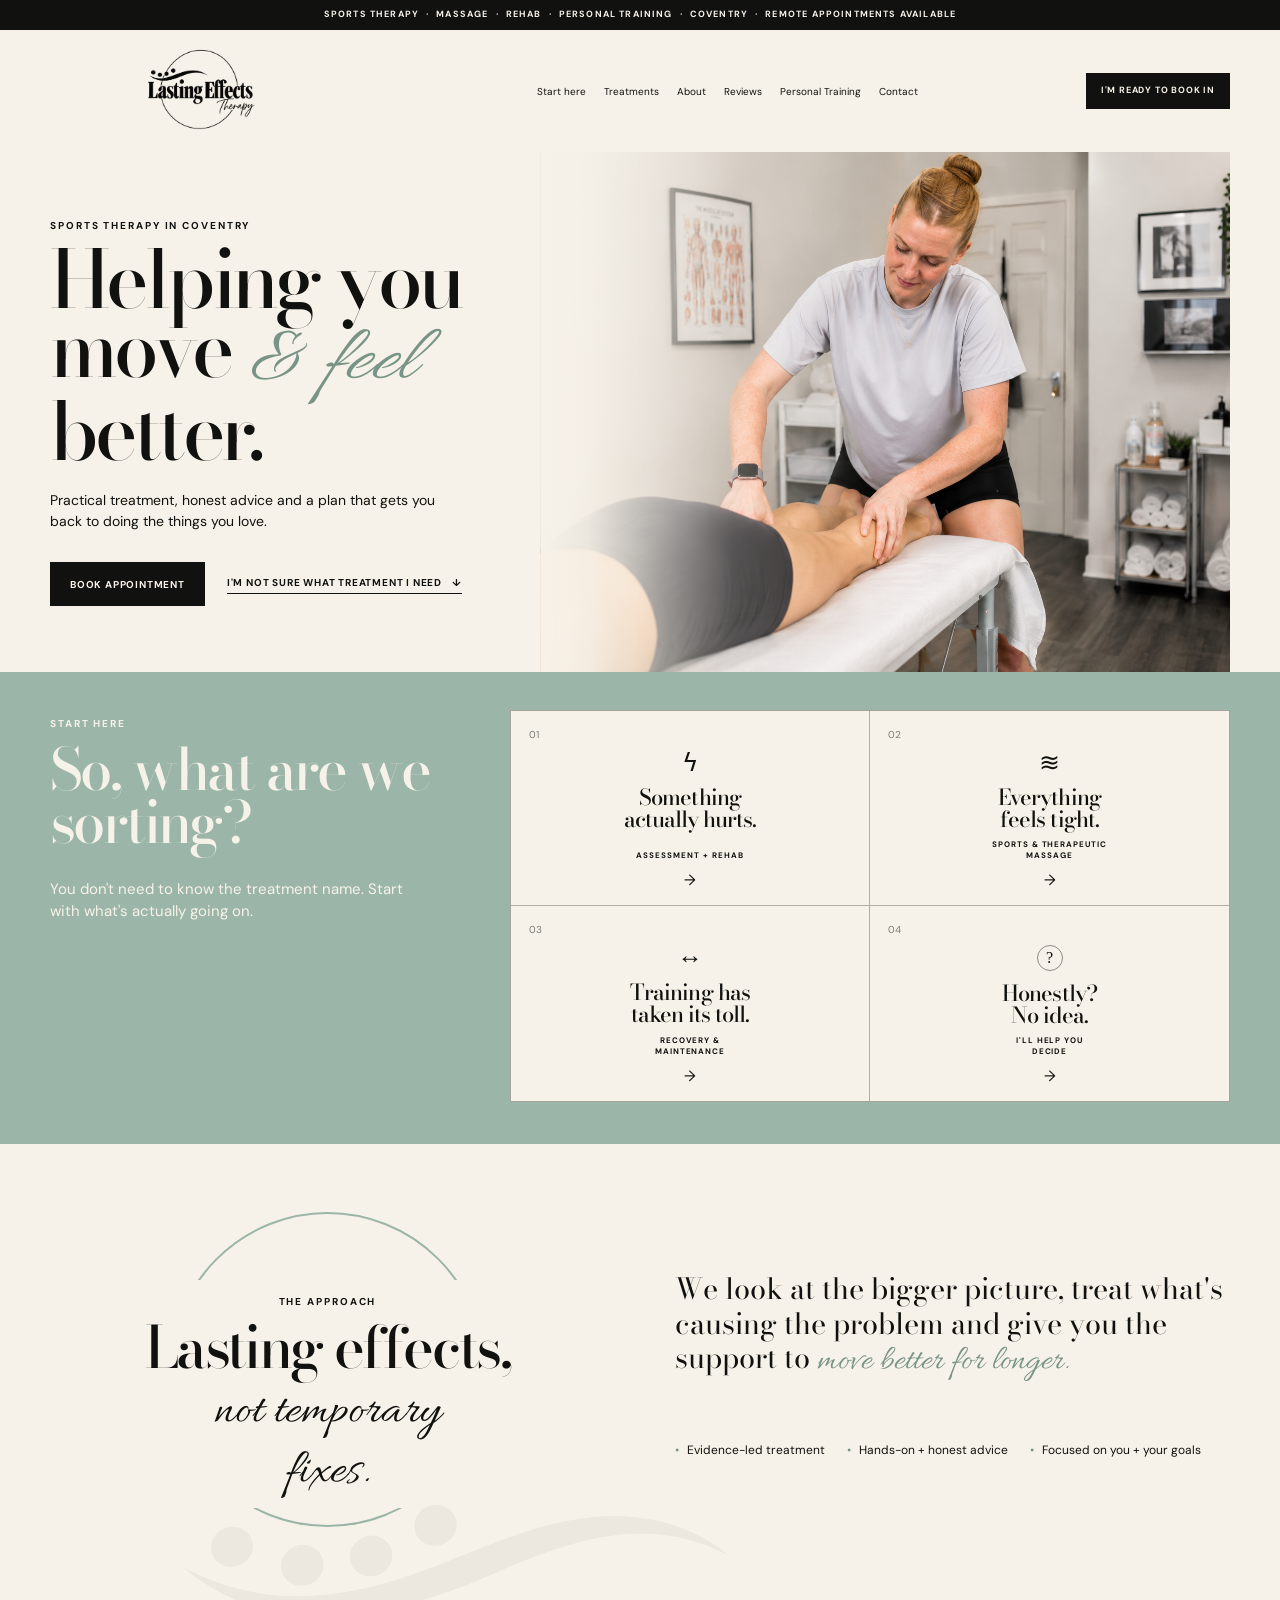
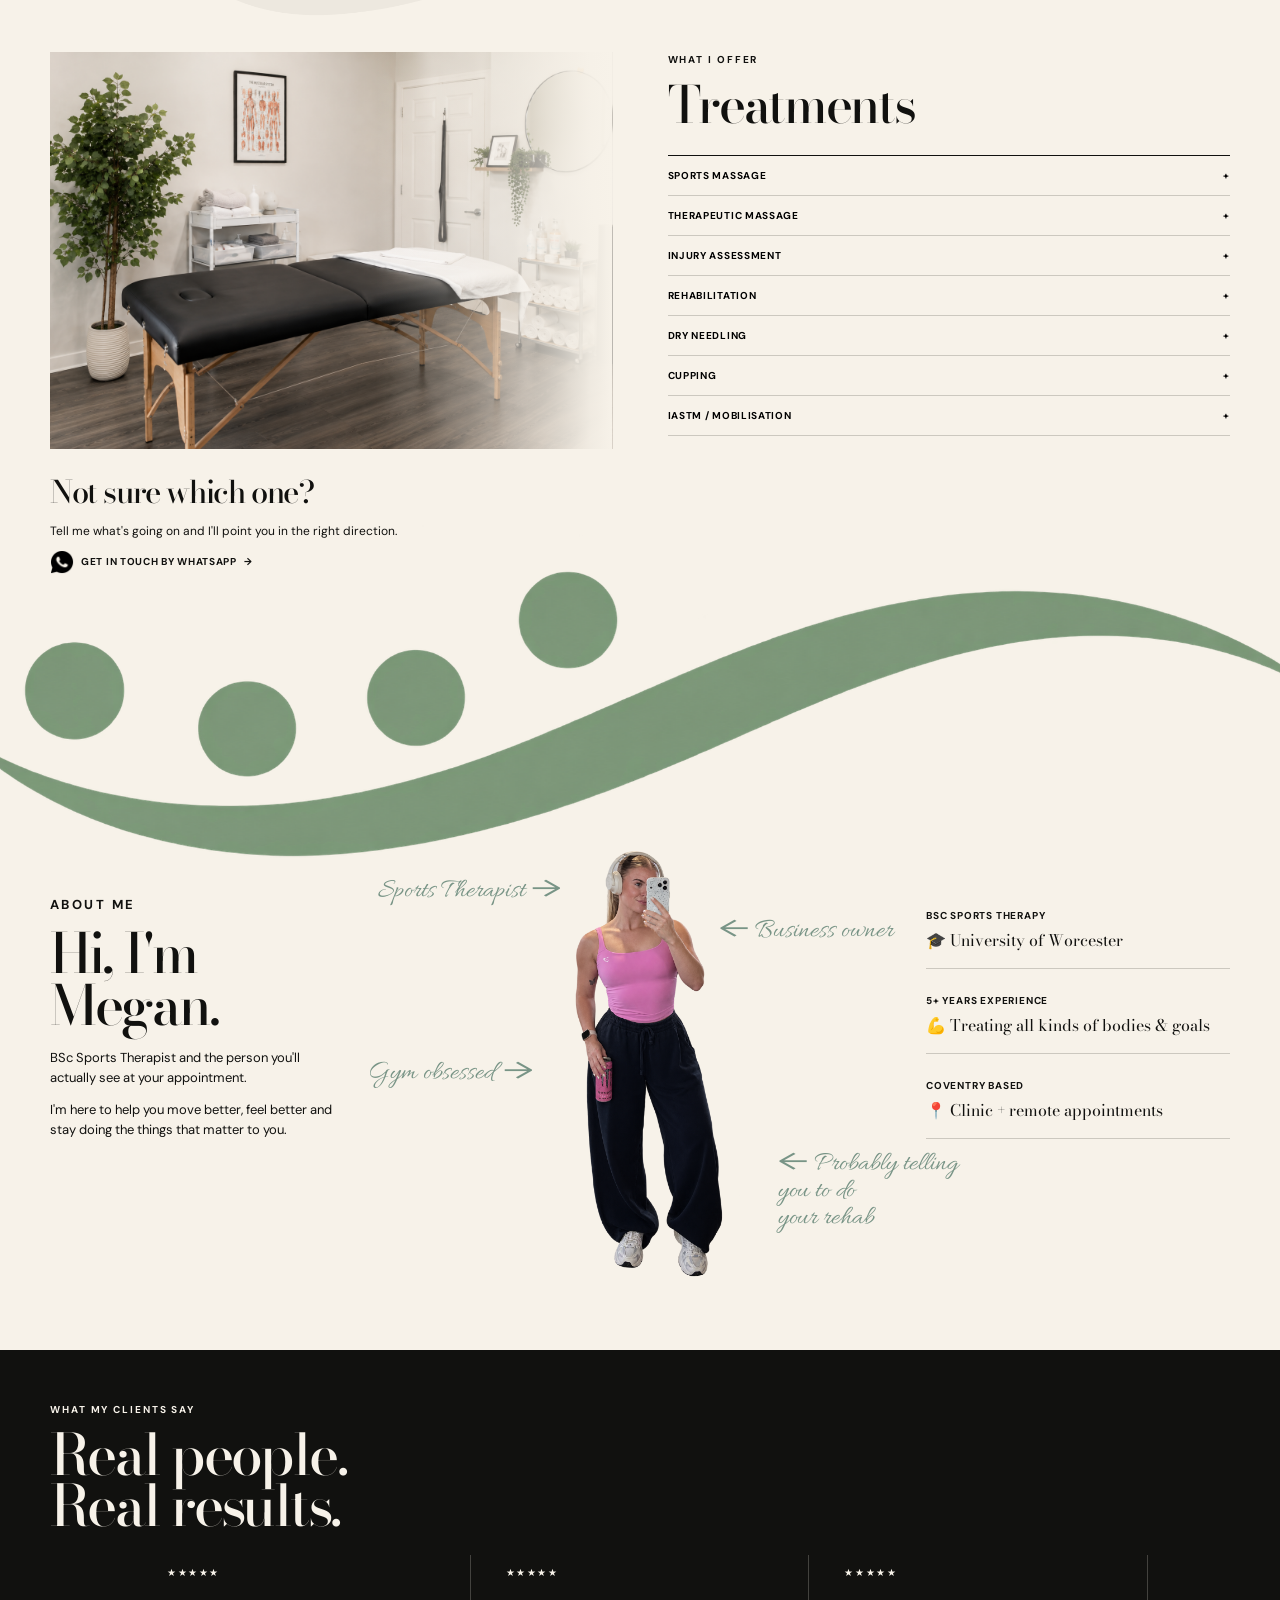
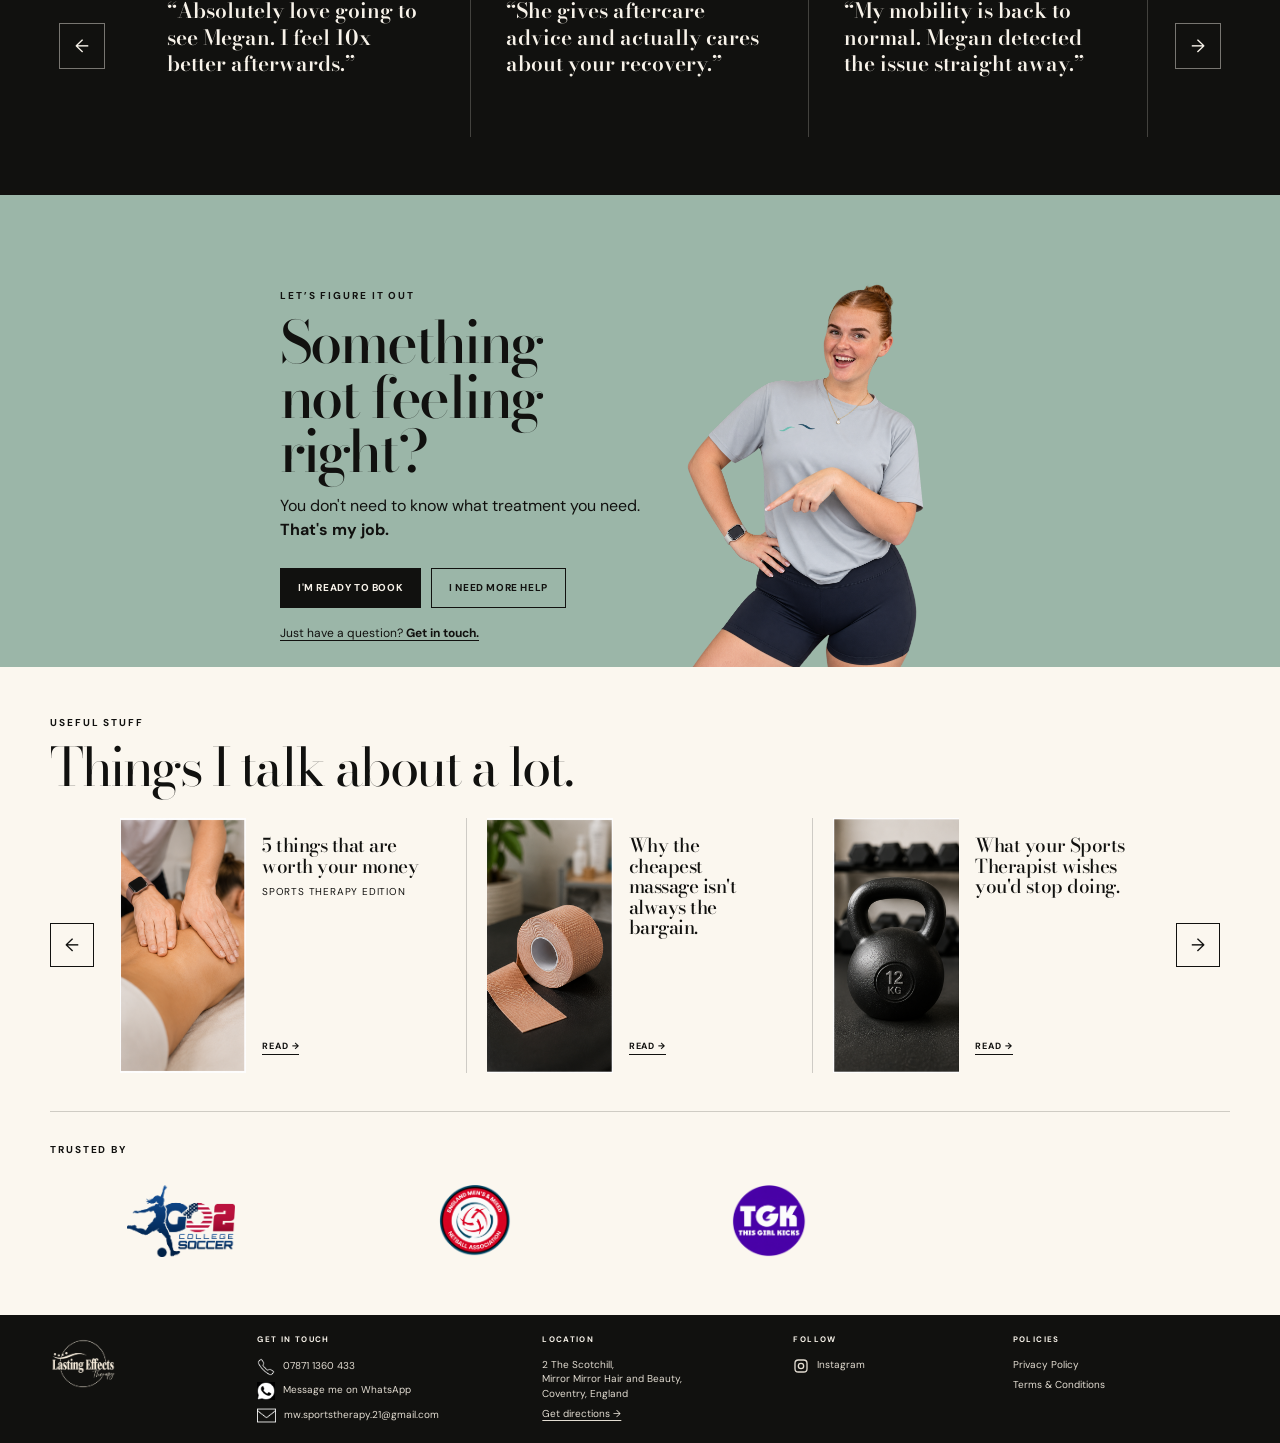
==== commit cc84ec94: "Update index.html" ====
--- a/index.html
+++ b/index.html
@@ -8,7 +8,7 @@
   <link rel="preconnect" href="https://fonts.googleapis.com">
   <link rel="preconnect" href="https://fonts.gstatic.com" crossorigin>
   <link href="https://fonts.googleapis.com/css2?family=Allura&family=Bodoni+Moda:opsz,wght@6..96,400;6..96,500;6..96,600;6..96,700&family=DM+Sans:wght@400;500;600;700&display=swap" rel="stylesheet">
-  <link rel="stylesheet" href="styles-clean.css?v=1">
+  <link rel="stylesheet" href="styles.css?v=8.19">
 </head>
 <body>
   <div class="utility-bar">
--- a/styles.css
+++ b/styles.css
@@ -0,0 +1,1918 @@
+:root{
+  --cream:#F7F2E9;--sage:#9BB6A8;--sage-deep:#789486;--ink:#11110F;--line:rgba(17,17,15,.19);--max:1180px;
+}
+*{box-sizing:border-box}html{scroll-behavior:smooth}body{margin:0;background:var(--cream);color:var(--ink);font-family:"DM Sans",Arial,sans-serif;line-height:1.5}a{color:inherit;text-decoration:none}button{font:inherit}.section-shell{width:min(var(--max),calc(100% - 48px));margin-inline:auto}.kicker{margin:0 0 12px;font-size:10px;letter-spacing:.19em;font-weight:700}.cream-text{color:var(--cream)}h1,h2,h3{font-family:"Bodoni Moda",Georgia,serif;font-weight:500;letter-spacing:-.045em}.simple-link{display:inline-flex;gap:10px;align-items:center;font-size:10px;font-weight:700;letter-spacing:.08em;text-transform:uppercase;border-bottom:1px solid currentColor;padding-bottom:3px}.btn{display:inline-flex;align-items:center;justify-content:center;min-height:44px;padding:0 20px;font-size:10px;font-weight:700;letter-spacing:.08em;text-transform:uppercase}.btn-dark{background:var(--ink);color:var(--cream)}
+.utility-bar{min-height:30px;background:var(--ink);color:var(--cream);display:flex;align-items:center;justify-content:center;gap:7px;padding:7px 16px;text-align:center;font-size:9px;font-weight:700;letter-spacing:.13em}
+.nav-wrap{position:sticky;top:0;z-index:40;transition:.25s}.site-nav{width:min(var(--max),calc(100% - 48px));min-height:86px;margin:auto;background:rgba(247,242,233,1);display:grid;grid-template-columns:185px 1fr auto;align-items:center;gap:24px;transition:.25s}.nav-wrap.scrolled{padding:8px 0}.nav-wrap.scrolled .site-nav{width:min(1000px,calc(100% - 24px));min-height:64px;padding:0 18px;border-radius:14px;background:rgba(247,242,233,.5);backdrop-filter:blur(13px);-webkit-backdrop-filter:blur(13px);box-shadow:0 10px 32px rgba(0,0,0,.12)}.nav-logo{width:150px;height:72px;display:flex;align-items:center}.nav-logo img{width:100%;height:100%;object-fit:contain}.desktop-links{display:flex;justify-content:center;gap:18px;font-size:10px}.desktop-links a{white-space:nowrap}.nav-cta{background:var(--ink);color:var(--cream);padding:11px 15px;font-size:9px;font-weight:700;letter-spacing:.09em;text-transform:uppercase;white-space:nowrap}.menu-btn,.mobile-nav{display:none}
+.hero{display:grid;grid-template-columns:.83fr 1.17fr;min-height:520px}.hero-copy{display:flex;flex-direction:column;justify-content:center;padding:52px 48px 52px 0;position:relative;z-index:2}.hero h1{font-size:clamp(58px,6.25vw,93px);line-height:.86;margin:0}.hero h1 em{font-family:"Amsterdam Four","Allura",cursive;font-weight:400;letter-spacing:0;color:var(--sage-deep)}.lede{max-width:420px;margin:24px 0 0;font-size:14px}.hero-actions{display:flex;gap:22px;align-items:center;flex-wrap:wrap;margin-top:30px}.hero-photo{min-height:520px;background-image:linear-gradient(90deg,var(--cream) 0%,rgba(247,242,233,.92) 7%,rgba(247,242,233,.25) 28%,rgba(247,242,233,0) 50%),url("images/LastingEffectsHero.png");background-size:cover;background-position:center}
+.sorting-section{background:var(--sage);padding:38px 0 42px}.sorting-layout{display:grid;grid-template-columns:.72fr 1.28fr;gap:55px;align-items:start}.sorting-intro{padding:6px 0}.sorting-intro h2{font-size:58px;line-height:.92;margin:0;max-width:430px}.sorting-help{max-width:380px;margin:28px 0 0;font-size:15px;line-height:1.5}.sorting-grid{display:grid;grid-template-columns:1fr 1fr;border:1px solid rgba(17,17,15,.35);background:var(--cream)}.sorting-card{background:var(--cream);min-height:195px;padding:16px 18px 14px;display:grid;grid-template-columns:1fr auto;grid-template-rows:auto auto 1fr auto auto;border-right:1px solid rgba(17,17,15,.3);border-bottom:1px solid rgba(17,17,15,.3);text-align:center}.sorting-card:nth-child(2n){border-right:0}.sorting-card:nth-child(n+3){border-bottom:0}.sorting-card:hover{background:#fffaf2}.sort-num{grid-column:1/-1;justify-self:start;font-size:10px;color:#7a7b75}.sort-icon{grid-column:1/-1;font-family:Georgia,serif;font-size:25px;line-height:1;margin:8px 0 4px}.sort-icon.question{width:26px;height:26px;border:1px solid #8b8c87;border-radius:50%;display:grid;place-items:center;justify-self:center;font-size:16px}.sorting-card h3{grid-column:1/-1;margin:8px 0 9px;font-size:22px;line-height:.98}.sorting-card p{grid-column:1/-1;margin:0;font-size:8px;line-height:1.35;font-weight:700;letter-spacing:.12em}.sort-arrow{grid-column:1/-1;justify-self:center;margin-top:8px;font-size:15px}
+.approach-section,.treatments-section,.about-section{background:var(--cream)}.approach-section{padding:68px 0}.approach-layout{display:grid;grid-template-columns:1fr 1fr;gap:70px;align-items:center}.approach-mark{position:relative;min-height:285px;display:grid;place-items:center}.approach-circle{position:absolute;width:285px;height:285px;border:2px solid var(--sage);border-radius:50%}.approach-mark>div{position:relative;background:var(--cream);padding:14px 7px;text-align:center}.approach-mark h2{font-size:48px;line-height:.95;margin:0}.approach-lede{margin:0;max-width:570px;font-family:"Bodoni Moda",Georgia,serif;font-size:29px;line-height:1.18}.black-wiggle{display:block;width:min(330px,70%);height:auto;margin:4px 0 14px}.approach-points{display:flex;gap:10px 22px;flex-wrap:wrap;font-size:12px}.approach-points span:before{content:"•";margin-right:8px;color:var(--sage-deep)}
+.treatments-section{padding:64px 0 24px}.treatments-main{display:grid;grid-template-columns:1fr 1fr;gap:55px;align-items:stretch}.offer-photo{min-height:490px;background-image:linear-gradient(90deg,rgba(247,242,233,0) 58%,rgba(247,242,233,.35) 75%,rgba(247,242,233,.95) 96%,var(--cream) 100%),url("images/LastingEffectsHero.png");background-size:cover;background-position:center}.offer-list h2{font-size:51px;line-height:1;margin:0 0 25px}.accordion{border-top:1px solid var(--ink)}.acc-item{border-bottom:1px solid var(--line)}.acc-item button{width:100%;border:0;background:none;padding:12px 0;display:flex;justify-content:space-between;cursor:pointer;font-size:10px;font-weight:700;letter-spacing:.07em;text-transform:uppercase}.acc-panel{display:none;padding:0 24px 13px 0;color:#565850;font-size:13px}.acc-panel p{margin:0}.acc-item.open .acc-panel{display:block}.acc-item.open button span{transform:rotate(45deg)}.treatment-help{margin-left:calc(50% + 28px);padding:24px 0 22px;border-top:0}.treatment-help h3{font-size:31px;margin:0 0 7px}.treatment-help p{font-size:12px;margin:0 0 13px}.whatsapp-link{display:inline-flex;align-items:center;gap:7px;font-size:10px;font-weight:700;letter-spacing:.07em;text-transform:uppercase}.whatsapp-link svg{width:23px;height:23px;fill:currentColor}
+.signature-separator{height:210px;overflow:hidden;background:var(--cream);display:flex;align-items:center}.signature-separator img{width:108%;max-width:none;margin-left:-4%;height:auto;display:block}
+.about-section{padding:46px 0 72px}.about-layout{display:grid;grid-template-columns:.75fr 1.25fr .76fr;gap:38px;align-items:center}.about-copy h2{font-size:55px;line-height:.95;margin:0 0 17px}.about-copy p{max-width:290px;font-size:13px}.about-photo-wrap{position:relative;min-height:430px;display:flex;justify-content:center;align-items:flex-end}.about-photo{width:64%;height:410px;object-fit:cover;object-position:center}.script-note{position:absolute;font-family:"Amsterdam Four","Allura",cursive;font-size:27px;line-height:1}.note-a{left:1%;top:17%}.note-b{left:0;top:53%}.note-c{right:0;top:25%}.note-d{right:-3%;bottom:11%;text-align:center}.credentials{display:grid;gap:24px}.credentials div{padding-bottom:16px;border-bottom:1px solid var(--line)}.credentials strong{display:block;font-size:10px;letter-spacing:.08em;text-transform:uppercase}.credentials span{display:block;margin-top:5px;font-family:"Bodoni Moda",Georgia,serif;font-size:16px}
+.reviews-section{background:var(--ink);color:var(--cream);padding:52px 0 58px}.reviews-head{margin-bottom:24px}.reviews-head h2{font-size:57px;line-height:.9;margin:0}.review-carousel{display:grid;grid-template-columns:60px 1fr 60px;align-items:center;gap:18px}.review-window{overflow:hidden}.review-track{display:flex;transition:transform .35s}.review-track blockquote{flex:0 0 33.333%;margin:0;padding:10px 35px 8px;min-height:145px;border-right:1px solid rgba(247,242,233,.22)}.review-track blockquote:last-child{border-right:0}.stars{font-size:10px;letter-spacing:.16em;margin-bottom:17px}.review-track p{margin:0;font-family:"Bodoni Moda",Georgia,serif;font-size:21px;font-weight:600;line-height:1.25}.review-arrow{width:46px;height:46px;border:1px solid rgba(247,242,233,.45);background:none;color:var(--cream);cursor:pointer;font-size:18px;justify-self:center}.review-arrow:hover{background:var(--cream);color:var(--ink)}
+.booking-section{background:var(--sage);padding:42px 0 0}.booking-layout{display:grid;grid-template-columns:1fr .72fr;gap:40px;align-items:end;min-height:410px}.booking-copy{padding-bottom:54px}.booking-copy h2{font-size:53px;line-height:.95;margin:0 0 15px}.booking-copy>p{max-width:460px;font-size:14px}.booking-buttons{display:flex;gap:10px;flex-wrap:wrap;margin-top:24px}.booking-btn{display:inline-flex;align-items:center;justify-content:center;min-height:40px;padding:0 17px;border:1px solid var(--ink);font-size:10px;font-weight:700;letter-spacing:.06em;text-transform:uppercase}.booking-primary{background:var(--ink);color:var(--cream)}.booking-secondary{background:transparent}.booking-question-link{display:inline-block;margin-top:16px;font-size:12px;text-decoration:underline;text-underline-offset:3px}.booking-image{align-self:end;height:390px;display:flex;align-items:flex-end;justify-content:center;overflow:hidden}.booking-image img{max-height:430px;max-width:100%;object-fit:contain;object-position:bottom}
+.trusted-section{padding:42px 0 50px;background:#fbf7ef}.trusted-logos{display:grid;grid-template-columns:repeat(5,1fr);gap:14px;margin-top:18px}.trusted-logo{height:92px;display:grid;place-items:center;padding:10px}.trusted-logo img{max-width:100%;max-height:72px;object-fit:contain}.trusted-logo.future{border:1px dashed rgba(17,17,15,.16);color:#999;font-size:9px;letter-spacing:.1em;text-transform:uppercase}
+.site-footer{background:var(--ink);color:var(--cream);padding:40px 0}.footer-grid{display:grid;grid-template-columns:1.15fr repeat(4,1fr);gap:30px;align-items:start}.footer-logo img{width:150px;height:150px;object-fit:contain}.footer-section{display:grid;gap:6px}.footer-section a,.footer-section span{font-size:10px;line-height:1.45;color:#e3ddd2}.footer-label{margin:0 0 7px!important;color:var(--cream)!important;font-size:8px!important;font-weight:700;letter-spacing:.17em}.icon-link{display:flex;align-items:flex-start;gap:7px}.instagram-icon{width:16px;height:16px;flex:0 0 auto}.footer-underlined{text-decoration:underline;text-underline-offset:3px;margin-top:6px}
+.pt-placeholder{min-height:calc(100vh - 30px);padding-top:30px}.pt-content{max-width:780px;margin:15vh auto;text-align:center}.pt-content h1{font-size:clamp(55px,8vw,95px);line-height:.9;margin:0 0 20px}.pt-content em{font-family:"Amsterdam Four","Allura",cursive;color:var(--sage-deep);font-weight:400}
+@media(max-width:980px){.desktop-links{display:none}.site-nav{grid-template-columns:1fr auto auto}.menu-btn{display:grid;gap:6px;border:0;background:none;padding:10px;cursor:pointer}.menu-btn span{width:22px;height:1px;background:var(--ink)}.mobile-nav.open{display:grid;background:rgba(247,242,233,.95);padding:18px 24px 25px;gap:14px;border-top:1px solid var(--line);box-shadow:0 12px 25px rgba(0,0,0,.08)}.mobile-nav a{font-size:13px}.hero{grid-template-columns:1fr}.hero-photo{order:-1;min-height:390px;background-image:linear-gradient(0deg,var(--cream) 0%,rgba(247,242,233,.88) 8%,rgba(247,242,233,0) 30%),url("images/LastingEffectsHero.png")}.hero-copy{padding:35px 0 44px}.sorting-layout{grid-template-columns:1fr;gap:30px}.approach-layout{grid-template-columns:.8fr 1.2fr;gap:34px}.treatments-main{gap:28px}.treatment-help{margin-left:calc(50% + 14px)}.about-layout{grid-template-columns:.8fr 1.2fr}.credentials{grid-column:1/-1;grid-template-columns:repeat(3,1fr)}.review-track blockquote{flex-basis:50%}.booking-layout{grid-template-columns:1fr .65fr}.footer-grid{grid-template-columns:1fr 1fr 1fr}.footer-logo{grid-column:1}.footer-section:last-child{grid-column:3}}
+@media(max-width:680px){.section-shell,.site-nav{width:calc(100% - 28px)}.utility-bar{font-size:7px;line-height:1.35;min-height:34px}.nav-wrap.scrolled{padding:6px 0}.nav-wrap.scrolled .site-nav{width:calc(100% - 16px);border-radius:8px}.site-nav{min-height:68px;grid-template-columns:1fr auto}.nav-cta{display:none}.nav-logo{width:125px;height:58px}.mobile-book{display:block!important;width:max-content}.hero-photo{min-height:310px}.hero h1{font-size:54px}.lede{font-size:13px}.hero-actions{align-items:flex-start;flex-direction:column}.hero-actions .btn{width:100%}.sorting-section{padding:34px 0}.sorting-intro h2{font-size:45px}.sorting-help{font-size:13px}.sorting-grid{grid-template-columns:1fr 1fr}.sorting-card{min-height:170px;padding:13px 11px}.sorting-card h3{font-size:19px}.sort-icon{font-size:22px}.approach-section{padding:50px 0}.approach-layout{grid-template-columns:1fr;gap:26px}.approach-mark{min-height:240px}.approach-circle{width:240px;height:240px}.approach-mark h2{font-size:39px}.approach-lede{font-size:23px}.treatments-section{padding:48px 0 20px}.treatments-main{grid-template-columns:1fr}.offer-photo{min-height:300px;background-image:linear-gradient(0deg,var(--cream) 0%,rgba(247,242,233,.88) 7%,rgba(247,242,233,0) 30%),url("images/LastingEffectsHero.png")}.offer-list h2{font-size:42px}.treatment-help{margin-left:0;padding-top:22px}.signature-separator{height:115px}.about-section{padding:38px 0 48px}.about-layout{grid-template-columns:1fr}.about-copy h2{font-size:45px}.about-photo-wrap{min-height:380px}.about-photo{height:355px;width:64%}.script-note{font-size:22px}.credentials{grid-column:auto;grid-template-columns:1fr;gap:14px}.reviews-section{padding:46px 0}.reviews-head h2{font-size:44px}.review-carousel{grid-template-columns:42px 1fr 42px;gap:8px}.review-arrow{width:38px;height:38px}.review-track blockquote{flex-basis:100%;padding:8px 10px;border:0}.booking-section{padding-top:42px}.booking-layout{grid-template-columns:1fr}.booking-copy{padding-bottom:10px}.booking-copy h2{font-size:43px}.booking-buttons{gap:8px}.booking-btn{flex:1;min-width:140px;padding:0 11px;font-size:9px}.booking-image{height:280px}.trusted-logos{grid-template-columns:repeat(2,1fr)}.trusted-logo.future:last-child{grid-column:1/-1}.footer-grid{grid-template-columns:1fr 1fr;gap:26px}.footer-logo{grid-column:1/-1}.footer-logo img{width:120px;height:120px}.footer-section:last-child{grid-column:auto}}
+@media(prefers-reduced-motion:reduce){html{scroll-behavior:auto}.site-nav,.nav-wrap,.review-track{transition:none}}
+
+
+/* ===== Final amendment round ===== */
+
+/* 1. Logo larger at the top, returning to compact size once pinned */
+.site-nav .nav-logo{
+  width:300px;
+  height:112px;
+  transition:width .25s ease,height .25s ease;
+}
+.site-nav{
+  grid-template-columns:320px 1fr auto;
+  min-height:122px;
+}
+.nav-wrap.scrolled .site-nav{
+  grid-template-columns:185px 1fr auto;
+}
+.nav-wrap.scrolled .nav-logo{
+  width:150px;
+  height:72px;
+}
+
+/* 2–4. Approach refinements */
+.approach-lede{
+  position:relative;
+  z-index:2;
+}
+.approach-script{
+  display:inline-block;
+  font-family:"Amsterdam Four","Allura",cursive;
+  font-weight:400;
+  color:var(--sage-deep);
+  font-size:1.22em;
+  line-height:.9;
+  letter-spacing:0;
+  white-space:nowrap;
+}
+.approach-copy{
+  position:relative;
+  overflow:visible;
+}
+.black-wiggle{
+  position:absolute;
+  left:-10px;
+  bottom:10px;
+  width:105%;
+  max-width:none;
+  opacity:.04;
+  z-index:0;
+  pointer-events:none;
+}
+.approach-points{position:relative;z-index:2}
+.approach-mark h2{
+  font-variant-ligatures:none;
+  line-height:1.02;
+}
+
+/* 5–6. Treatment photo + immediate help block */
+.offer-photo{
+  background-image:
+    linear-gradient(90deg,rgba(247,242,233,0) 58%,rgba(247,242,233,.35) 75%,rgba(247,242,233,.95) 96%,var(--cream) 100%),
+    url("images/LastingEffectsTreatmentRoom.png");
+  background-position:center;
+}
+.treatment-help{
+  margin-left:calc(50% + 28px);
+  padding:0 0 12px;
+  margin-top:0;
+  border-top:0;
+}
+.treatment-help h3{
+  margin-top:0;
+}
+
+/* 7. Signature separator overlaps the neighbouring cream sections */
+.signature-separator{
+  position:relative;
+  z-index:5;
+  height:150px;
+  margin-top:-55px;
+  margin-bottom:-55px;
+  overflow:visible;
+  pointer-events:none;
+}
+.signature-separator img{
+  width:110vw;
+  max-width:none;
+  margin-left:-5vw;
+  opacity:1;
+}
+
+/* 8–10. About labels/arrows and breathing room around photo */
+.about-photo-wrap{
+  padding-top:38px;
+  min-height:480px;
+}
+.about-photo{
+  margin-top:18px;
+}
+.note-a{left:-2%;top:21%}
+.note-b{left:-4%;top:57%}
+.note-c{right:-1%;top:29%}
+.note-d{right:-13%;bottom:9%;text-align:left;min-width:180px}
+.note-arrow{
+  display:inline-block;
+  font-family:"DM Sans",Arial,sans-serif;
+  font-size:.85em;
+  margin:0 6px;
+  transform:scaleX(1.7);
+  transform-origin:center;
+}
+
+/* 10–11. Booking image breathing room + deliberate 2-line heading */
+.booking-layout{
+  align-items:stretch;
+}
+.booking-image{
+  height:430px;
+  padding-top:42px;
+}
+.booking-image img{
+  max-height:390px;
+}
+.booking-copy h2{
+  max-width:560px;
+}
+
+/* 12–13. Useful Stuff + three-brand Trusted By */
+.useful-trusted-section{
+  background:#fbf7ef;
+  padding:48px 0 50px;
+}
+.useful-header{
+  display:flex;
+  justify-content:space-between;
+  align-items:flex-end;
+  gap:26px;
+  margin-bottom:24px;
+}
+.useful-sub{
+  margin:0;
+  font-size:12px;
+}
+.useful-grid{
+  display:grid;
+  grid-template-columns:repeat(3,1fr);
+  gap:18px;
+}
+.useful-card{
+  display:grid;
+  grid-template-columns:126px 1fr;
+  min-height:205px;
+  border:1px solid var(--line);
+  background:var(--cream);
+}
+.useful-card img{
+  width:100%;
+  height:100%;
+  object-fit:cover;
+}
+.useful-card-copy{
+  padding:19px 17px;
+  display:flex;
+  flex-direction:column;
+}
+.useful-card h3{
+  margin:0;
+  font-size:19px;
+  line-height:1.08;
+  letter-spacing:-.025em;
+}
+.useful-card p{
+  margin:7px 0 0;
+  font-size:10px;
+  text-transform:uppercase;
+  letter-spacing:.08em;
+}
+.useful-card a{
+  margin-top:auto;
+  width:max-content;
+  font-size:9px;
+  letter-spacing:.1em;
+  font-weight:700;
+  border-bottom:1px solid currentColor;
+}
+.trusted-block{
+  border-top:1px solid var(--line);
+  margin-top:38px;
+  padding-top:30px;
+}
+.trusted-block .trusted-logos{
+  grid-template-columns:repeat(3,1fr);
+  gap:32px;
+  max-width:850px;
+}
+.trusted-logo{
+  height:90px;
+}
+
+/* 14. Reviews carousel has five cards and visible side controls */
+.review-carousel{
+  grid-template-columns:64px 1fr 64px;
+}
+.review-arrow{
+  position:relative;
+  z-index:3;
+}
+
+/* 16–18. Smaller, tighter aligned footer */
+.site-footer{
+  padding:28px 0 26px;
+}
+.footer-grid{
+  grid-template-columns:.8fr repeat(4,1fr);
+  gap:26px;
+  align-items:start;
+}
+.footer-logo{
+  align-self:start;
+}
+.footer-logo img{
+  width:75px;
+  height:75px;
+  object-fit:contain;
+  object-position:left top;
+  display:block;
+  margin-top:-4px;
+}
+.footer-section{
+  padding-top:0;
+}
+.footer-label{
+  margin-top:0!important;
+  line-height:1;
+}
+
+@media(max-width:980px){
+  .site-nav{
+    grid-template-columns:250px 1fr auto;
+  }
+  .site-nav .nav-logo{
+    width:230px;
+    height:96px;
+  }
+  .nav-wrap.scrolled .site-nav{
+    grid-template-columns:160px 1fr auto;
+  }
+  .nav-wrap.scrolled .nav-logo{
+    width:140px;
+    height:66px;
+  }
+  .note-d{right:-6%}
+  .useful-grid{grid-template-columns:1fr}
+  .useful-card{grid-template-columns:150px 1fr}
+  .footer-grid{grid-template-columns:repeat(3,1fr)}
+  .footer-logo{grid-column:1}
+}
+
+@media(max-width:680px){
+  .site-nav,
+  .nav-wrap.scrolled .site-nav{
+    grid-template-columns:1fr auto;
+    min-height:74px;
+  }
+  .site-nav .nav-logo,
+  .nav-wrap.scrolled .nav-logo{
+    width:145px;
+    height:66px;
+  }
+  .approach-script{
+    white-space:normal;
+  }
+  .black-wiggle{
+    width:120%;
+    left:-10%;
+    bottom:25px;
+  }
+  .treatment-help{
+    margin-left:0;
+    padding-top:0;
+  }
+  .signature-separator{
+    height:82px;
+    margin-top:-28px;
+    margin-bottom:-28px;
+  }
+  .about-photo-wrap{
+    padding-top:58px;
+    min-height:430px;
+  }
+  .note-d{
+    right:-2%;
+    bottom:4%;
+    min-width:145px;
+  }
+  .booking-image{
+    height:330px;
+    padding-top:60px;
+  }
+  .booking-image img{
+    max-height:280px;
+  }
+  .useful-header{
+    display:block;
+  }
+  .useful-header .simple-link{
+    margin-top:14px;
+  }
+  .useful-card{
+    grid-template-columns:105px 1fr;
+    min-height:170px;
+  }
+  .useful-card h3{font-size:17px}
+  .trusted-block .trusted-logos{
+    grid-template-columns:1fr;
+    gap:12px;
+  }
+  .footer-grid{
+    grid-template-columns:1fr 1fr;
+  }
+  .footer-logo{
+    grid-column:1;
+  }
+  .footer-logo img{
+    width:62px;
+    height:62px;
+  }
+}
+
+
+/* ===== Amendment round V5 ===== */
+
+/* 1. Approach layout */
+.approach-mark{
+  min-height:390px;
+  overflow:visible;
+  align-items:start;
+  padding-top:8px;
+}
+.approach-circle{
+  width:315px;
+  height:315px;
+  top:0;
+}
+.approach-mark>div{
+  margin-top:60px;
+}
+.approach-mark h2{
+  font-size:72px;
+  line-height:.94;
+}
+.approach-wiggle{
+  position:absolute;
+  left:-4%;
+  bottom:-14px;
+  width:112%;
+  max-width:none;
+  opacity:.04;
+  pointer-events:none;
+  z-index:0;
+}
+.approach-copy{
+  align-self:start;
+  padding-top:60px;
+}
+.approach-points{
+  margin-top:62px;
+}
+.black-wiggle{
+  display:none!important;
+}
+
+/* 2. Keep treatment help directly attached and aligned with right column */
+.treatments-main{
+  align-items:stretch;
+}
+.offer-list{
+  display:flex;
+  flex-direction:column;
+}
+.accordion{
+  margin-bottom:0;
+}
+.treatment-help{
+  margin-left:calc(50% + 28px);
+  margin-top:-1px;
+  padding:14px 0 0;
+}
+.treatment-help h3{
+  margin:0 0 6px;
+}
+.treatment-help p{
+  margin:0 0 10px;
+}
+
+/* 3. Prevent selfie from cropping at the top */
+.about-photo-wrap{
+  overflow:visible;
+  padding-top:78px;
+}
+.about-photo{
+  width:64%;
+  height:auto;
+  max-height:430px;
+  object-fit:contain;
+  object-position:center top;
+  margin-top:0;
+}
+
+/* 4–5. About arrows/cursive sage + rehab note moved outward */
+.script-note,
+.note-arrow{
+  color:var(--sage-deep);
+}
+.note-d{
+  right:-18%;
+  min-width:200px;
+}
+
+/* 6. Booking image smaller and closer to text */
+.booking-layout{
+  grid-template-columns:1fr .62fr;
+  gap:20px;
+}
+.booking-image{
+  height:405px;
+  padding-top:60px;
+  justify-content:flex-start;
+}
+.booking-image img{
+  max-height:360px;
+  transform:translateX(-20px);
+}
+
+/* 7–8. Useful Stuff typography + carousel */
+.useful-header{
+  margin-bottom:26px;
+}
+.useful-kicker{
+  font-size:10px;
+  letter-spacing:.19em;
+  font-weight:700;
+}
+.useful-sub{
+  margin:0;
+  font-family:"Bodoni Moda",Georgia,serif;
+  font-size:53px;
+  line-height:.95;
+  letter-spacing:-.045em;
+}
+.useful-carousel{
+  display:grid;
+  grid-template-columns:54px 1fr 54px;
+  align-items:center;
+  gap:16px;
+}
+.useful-window{
+  overflow:hidden;
+}
+.useful-track{
+  display:flex;
+  transition:transform .35s ease;
+}
+.useful-card{
+  flex:0 0 33.333%;
+  display:grid;
+  grid-template-columns:126px 1fr;
+  min-height:220px;
+  border:0;
+  border-right:1px solid var(--line);
+  background:transparent;
+  padding:0 20px;
+}
+.useful-card:first-child{
+  padding-left:0;
+}
+.useful-card:last-child{
+  border-right:0;
+  padding-right:0;
+}
+.useful-card img{
+  width:100%;
+  height:100%;
+  object-fit:cover;
+}
+.useful-card-copy{
+  padding:18px 16px;
+}
+.useful-arrow{
+  width:44px;
+  height:44px;
+  border:1px solid var(--ink);
+  background:transparent;
+  color:var(--ink);
+  cursor:pointer;
+  font-size:18px;
+}
+.useful-arrow:hover{
+  background:var(--ink);
+  color:var(--cream);
+}
+
+/* 9. Footer section spacing consistency */
+.footer-grid{
+  column-gap:32px;
+}
+.footer-section{
+  display:flex;
+  flex-direction:column;
+  gap:7px;
+  padding:0;
+  margin:0;
+}
+.footer-label{
+  margin:0 0 8px!important;
+  padding:0;
+  line-height:1;
+}
+.footer-section a,
+.footer-section span{
+  line-height:1.45;
+  margin:0;
+}
+
+/* 10. Footer icon sizing */
+.footer-contact-icon{
+  width:16px;
+  height:16px;
+  object-fit:contain;
+  flex:0 0 auto;
+}
+.whatsapp-footer-icon{
+  filter:invert(1);
+}
+.email-footer-icon{
+  display:inline-flex;
+  width:18px;
+  min-width:18px;
+  font-size:16px;
+  line-height:1;
+  justify-content:center;
+}
+
+@media(max-width:980px){
+  .approach-mark h2{font-size:62px}
+  .approach-mark{min-height:355px}
+  .approach-circle{width:285px;height:285px}
+  .approach-copy{padding-top:45px}
+  .approach-points{margin-top:48px}
+  .note-d{right:-8%}
+  .useful-card{flex-basis:50%}
+}
+
+@media(max-width:680px){
+  .approach-mark{
+    min-height:330px;
+    padding-top:0;
+  }
+  .approach-circle{
+    width:255px;
+    height:255px;
+  }
+  .approach-mark>div{
+    margin-top:52px;
+  }
+  .approach-mark h2{
+    font-size:48px;
+  }
+  .approach-wiggle{
+    width:120%;
+    left:-10%;
+    bottom:-4px;
+  }
+  .approach-copy{
+    padding-top:10px;
+  }
+  .approach-points{
+    margin-top:34px;
+  }
+  .treatment-help{
+    margin-left:0;
+  }
+  .about-photo-wrap{
+    padding-top:95px;
+  }
+  .about-photo{
+    max-height:390px;
+  }
+  .note-d{
+    right:-2%;
+    min-width:150px;
+  }
+  .booking-layout{
+    grid-template-columns:1fr;
+  }
+  .booking-image{
+    height:310px;
+    padding-top:76px;
+    justify-content:center;
+  }
+  .booking-image img{
+    max-height:275px;
+    transform:none;
+  }
+  .useful-sub{
+    font-size:42px;
+  }
+  .useful-carousel{
+    grid-template-columns:40px 1fr 40px;
+    gap:8px;
+  }
+  .useful-card{
+    flex-basis:100%;
+    grid-template-columns:105px 1fr;
+    min-height:185px;
+    border-right:0;
+    padding:0 8px;
+  }
+}
+
+/* ===== V6 final requested refinements ===== */
+.georgia-i{font-family:Georgia,serif;font-style:normal;font-weight:400;letter-spacing:-.02em}
+
+/* Approach: preserve copy and evidence spacing, position faded wiggle to frame fixes */
+.approach-section{padding-bottom:5px}
+.approach-mark{min-height:430px}
+.approach-wiggle{left:9%;bottom:-12px;width:105%;opacity:.04}
+.approach-layout{align-items:start}
+.approach-copy{padding-top:60px}
+.approach-points{margin-top:62px}
+
+/* Treatments begin almost immediately after approach */
+.treatments-section{padding-top:5px}
+.treatments-main{align-items:start}
+.offer-photo{min-height:0;height:397px;background-size:cover;background-position:center}
+.offer-list{min-height:0}
+.treatment-help{margin:0;padding:28px 0 34px;border:0}
+.treatment-help h3{font-size:31px;margin:0 0 9px}
+.treatment-help p{margin:0 0 13px}
+.whatsapp-link img{width:23px;height:23px;object-fit:contain}
+.signature-separator{margin-top:0;position:relative;z-index:1}
+
+/* Booking: three true columns, photo in centre, blank third column */
+.booking-layout{grid-template-columns:1.05fr .72fr 1fr;gap:24px;align-items:end;min-height:430px}
+.booking-copy{padding-bottom:50px}
+.booking-copy h2{font-size:58px;line-height:.94}
+.booking-image{height:405px;padding-top:48px;justify-content:center;overflow:visible}
+.booking-image img{max-height:355px;transform:none}
+.booking-blank{min-height:1px}
+
+/* Footer: compact and evenly distributed like reference */
+.site-footer{padding:20px 0 18px}
+.footer-grid{grid-template-columns:.72fr 1.35fr 1.2fr .9fr .85fr;gap:34px;align-items:start}
+.footer-logo img{width:66px;height:66px;margin-top:-3px}
+.footer-section{gap:6px;font-size:10px}
+.footer-label{margin:0 0 9px!important;font-size:9px;letter-spacing:.17em}
+.icon-link{display:flex;align-items:center;gap:8px}
+.footer-contact-icon{width:15px;height:15px;object-fit:contain;filter:invert(1)}
+.footer-contact-icon.email-img{width:17px;height:17px}
+.instagram-icon{width:16px;height:16px}
+
+@media(max-width:980px){
+  .approach-mark{min-height:385px}
+  .offer-photo{height:385px}
+  .booking-layout{grid-template-columns:1fr .75fr .45fr}
+  .footer-grid{grid-template-columns:.65fr 1.4fr 1.15fr .8fr .8fr;gap:20px}
+}
+@media(max-width:680px){
+  .approach-section{padding-bottom:5px}
+  .approach-mark{min-height:345px}
+  .approach-wiggle{left:3%;bottom:0;width:112%}
+  .treatments-section{padding-top:5px}
+  .offer-photo{height:330px}
+  .treatment-help{padding:22px 0 30px}
+  .booking-layout{grid-template-columns:1fr 1fr;gap:10px}
+  .booking-copy{padding-bottom:34px}
+  .booking-copy h2{font-size:45px}
+  .booking-image{height:330px;padding-top:60px}
+  .booking-image img{max-height:285px}
+  .booking-blank{display:none}
+  .footer-grid{grid-template-columns:1fr 1fr;gap:24px 28px}
+  .footer-logo{grid-column:1 / -1}
+}
+
+
+/* ===== Round 6 amendments / V7 ===== */
+
+/* 1. Libre Baskerville only on the i in fixes */
+.libre-i{
+  font-family:"Libre Baskerville",Georgia,serif;
+  font-style:normal;
+  font-weight:400;
+  display:inline-block;
+  letter-spacing:-.02em;
+}
+
+/* 2. Nudge faded approach wiggle 25px right */
+.approach-wiggle{
+  left:calc(-4% + 175px);
+}
+
+/* 3–4. Treatment help now belongs to the image column */
+.offer-photo-column{
+  display:flex;
+  flex-direction:column;
+  min-width:0;
+}
+.offer-photo-column .offer-photo{
+  width:100%;
+}
+.offer-photo-column .treatment-help{
+  margin:0;
+  padding:20px 0 24px;
+  width:100%;
+}
+.offer-photo-column .treatment-help h3{
+  margin:0 0 6px;
+}
+.offer-photo-column .treatment-help p{
+  margin:0 0 10px;
+}
+.whatsapp-link img{
+  width:24px;
+  height:24px;
+  object-fit:contain;
+}
+
+/* 5. Match LET'S FIGURE IT OUT to ABOUT ME kicker sizing */
+.booking-copy>.kicker{
+  font-size:10px;
+  letter-spacing:.19em;
+  font-weight:700;
+}
+
+/* 6. Centre copy/photo pair within the 3-column composition */
+.booking-layout{
+  grid-template-columns:minmax(330px,440px) minmax(260px,360px) minmax(80px,1fr);
+  justify-content:center;
+  column-gap:28px;
+}
+.booking-copy{
+  justify-self:end;
+  width:100%;
+}
+.booking-image{
+  justify-self:start;
+  width:100%;
+}
+
+/* 7. Script cream job annotation */
+.booking-explainer{
+  margin-bottom:0!important;
+}
+.booking-job{
+  position:absolute;
+  left:54%;
+  top:57%;
+  z-index:4;
+  font-family:"Amsterdam Four","Allura",cursive;
+  color:var(--cream);
+  font-size:38px;
+  line-height:1;
+  white-space:nowrap;
+  transform:rotate(16deg);
+  transform-origin:left center;
+  pointer-events:none;
+}
+.booking-section .section-shell{
+  position:relative;
+}
+
+/* 8. Policies slightly left for more even footer spacing */
+.footer-grid .footer-section:last-child{
+  transform:translateX(-20px);
+}
+
+@media(max-width:980px){
+  .booking-layout{
+    grid-template-columns:minmax(300px,1fr) minmax(230px,320px) 50px;
+    column-gap:18px;
+  }
+  .booking-job{
+    left:51%;
+    top:59%;
+    font-size:32px;
+  }
+}
+@media(max-width:680px){
+  .approach-wiggle{
+    left:calc(-10% + 25px);
+  }
+  .offer-photo-column .treatment-help{
+    padding:16px 0 22px;
+  }
+  .booking-layout{
+    grid-template-columns:1fr;
+  }
+  .booking-job{
+    position:relative;
+    display:block;
+    left:auto;
+    top:auto;
+    margin:-4px 0 12px 42%;
+    font-size:30px;
+    transform:rotate(10deg);
+  }
+  .footer-grid .footer-section:last-child{
+    transform:none;
+  }
+}
+
+
+/* ===== V7 booking-centre refinement ===== */
+
+/* Centre the content as a true two-column unit with equal outer whitespace. */
+.booking-section .section-shell{
+  position:relative;
+}
+
+.booking-layout{
+  width:min(920px, 100%);
+  margin-inline:auto;
+  display:grid;
+  grid-template-columns:minmax(360px, 470px) minmax(280px, 360px);
+  justify-content:center;
+  align-items:end;
+  column-gap:42px;
+}
+
+.booking-copy{
+  width:100%;
+  justify-self:end;
+}
+
+.booking-image{
+  width:100%;
+  justify-self:start;
+  display:flex;
+  justify-content:center;
+  align-items:flex-end;
+}
+
+/* Make the script feel like a spoken response to the preceding sentence. */
+.booking-response{
+  position:relative;
+  display:inline-block;
+  max-width:470px;
+  margin-top:8px;
+  padding-right:135px;
+}
+
+.booking-explainer{
+  margin:0!important;
+  max-width:360px;
+}
+
+.booking-job{
+  position:absolute;
+  left:315px;
+  top:4px;
+  margin:0;
+  font-family:"Amsterdam Four","Allura",cursive;
+  color:var(--cream);
+  font-size:35px;
+  line-height:.95;
+  white-space:nowrap;
+  transform:rotate(9deg);
+  transform-origin:left center;
+  pointer-events:none;
+}
+
+/* Keep buttons anchored to the copy rather than drifting beneath the image. */
+.booking-buttons{
+  margin-top:26px;
+}
+
+@media(max-width:980px){
+  .booking-layout{
+    width:min(820px,100%);
+    grid-template-columns:minmax(320px,430px) minmax(240px,320px);
+    column-gap:28px;
+  }
+
+  .booking-response{
+    padding-right:105px;
+  }
+
+  .booking-job{
+    left:275px;
+    top:7px;
+    font-size:31px;
+  }
+}
+
+@media(max-width:680px){
+  .booking-layout{
+    width:100%;
+    grid-template-columns:1fr;
+    row-gap:4px;
+  }
+
+  .booking-copy,
+  .booking-image{
+    justify-self:stretch;
+  }
+
+  .booking-response{
+    display:block;
+    max-width:none;
+    padding-right:0;
+    padding-bottom:40px;
+  }
+
+  .booking-explainer{
+    max-width:100%;
+  }
+
+  .booking-job{
+    left:auto;
+    right:8%;
+    top:29px;
+    font-size:30px;
+    transform:rotate(7deg);
+  }
+
+  .booking-image{
+    justify-content:center;
+  }
+}
+
+
+/* ===== Seventh amendments / V8 ===== */
+
+/* 1. Approach title back to three lines, reduced, with script lower two lines */
+.approach-mark h2.approach-title{
+  font-size:58px;
+  line-height:.91;
+  letter-spacing:-.045em;
+}
+.approach-title-main{
+  font-family:"Bodoni Moda",Georgia,serif;
+}
+.approach-title-script{
+  font-family:"Amsterdam Four","Allura",cursive;
+  font-weight:400;
+  font-size:.86em;
+  letter-spacing:0;
+  line-height:.84;
+}
+
+/* 3. Remove old decorative job annotation completely */
+.booking-job{display:none!important}
+.booking-response{
+  position:static;
+  display:block;
+  max-width:none;
+  margin-top:8px;
+  padding:0;
+}
+.booking-explainer{
+  max-width:none;
+}
+
+/* 4. Zero internal gap between booking columns; outer page space does the balancing */
+.booking-layout{
+  width:min(930px,calc(100% - 180px));
+  grid-template-columns:minmax(390px,1fr) minmax(300px,360px);
+  column-gap:0;
+  margin-inline:auto;
+}
+.booking-copy{
+  padding-right:0;
+}
+.booking-image{
+  padding-left:0;
+  margin-left:0;
+}
+.booking-image img{
+  transform:none;
+}
+
+/* 5. Tighten Location→Follow by 10px while keeping Follow→Policies relationship */
+.footer-grid{
+  grid-template-columns:.8fr 1.2fr 1fr .9fr .9fr;
+  column-gap:32px;
+}
+.footer-grid .footer-section:nth-of-type(3){
+  transform:translateX(-10px);
+}
+.footer-grid .footer-section:nth-of-type(4){
+  transform:translateX(-10px);
+}
+
+/* 6–8. Personal Training coming-soon page */
+.pt-content{
+  max-width:760px;
+}
+.pt-logo{
+  display:block;
+  width:min(650px,92vw);
+  max-height:310px;
+  object-fit:contain;
+  object-position:left center;
+  margin:18px 0 22px;
+}
+.pt-intro{
+  max-width:620px;
+  font-family:"Bodoni Moda",Georgia,serif;
+  font-size:28px;
+  line-height:1.15;
+}
+.pt-interest-form{
+  display:flex;
+  width:min(620px,100%);
+  margin-top:28px;
+}
+.pt-interest-form input{
+  flex:1;
+  min-width:0;
+  border:1px solid var(--ink);
+  border-right:0;
+  background:var(--cream);
+  padding:16px 18px;
+  font:500 14px "DM Sans",Arial,sans-serif;
+  color:var(--ink);
+}
+.pt-interest-form button{
+  border:1px solid var(--ink);
+  background:var(--ink);
+  color:var(--cream);
+  padding:16px 24px;
+  font:700 11px "DM Sans",Arial,sans-serif;
+  text-transform:uppercase;
+  letter-spacing:.08em;
+  cursor:pointer;
+}
+.sr-only{
+  position:absolute;width:1px;height:1px;padding:0;margin:-1px;
+  overflow:hidden;clip:rect(0,0,0,0);white-space:nowrap;border:0;
+}
+
+@media(max-width:980px){
+  .approach-mark h2.approach-title{font-size:52px}
+  .booking-layout{
+    width:min(820px,calc(100% - 80px));
+    grid-template-columns:minmax(340px,1fr) minmax(260px,320px);
+  }
+}
+@media(max-width:680px){
+  .approach-mark h2.approach-title{font-size:44px}
+  .booking-layout{
+    width:100%;
+    grid-template-columns:1fr;
+  }
+  .footer-grid .footer-section:nth-of-type(3),
+  .footer-grid .footer-section:nth-of-type(4){
+    transform:none;
+  }
+  .pt-intro{font-size:23px}
+  .pt-interest-form{display:block}
+  .pt-interest-form input{
+    width:100%;border-right:1px solid var(--ink);
+  }
+  .pt-interest-form button{
+    width:100%;margin-top:8px;
+  }
+}
+
+/* Wiggle final positioning */
+.approach-wiggle {
+    position: absolute;
+    left: 0 !important;
+    transform: translateX(115px);
+}
+
+@media (max-width: 680px) {
+    .approach-wiggle {
+        transform: translateX(45px);
+    }
+}
+
+/* Booking section final positioning */
+.booking-layout {
+    width: min(980px, calc(100% - 160px));
+    margin-inline: auto;
+
+    display: grid;
+    grid-template-columns: 1fr 360px;
+    column-gap: 0;
+    align-items: end;
+}
+
+.booking-copy {
+    padding-right: 0;
+    margin-right: 0;
+}
+
+.booking-image {
+    padding-left: 0;
+    margin-left: 0;
+
+    display: flex;
+    justify-content: flex-start;
+    align-items: flex-end;
+}
+
+.booking-image img {
+    max-height: 385px;
+    transform: translateX(-20px);
+}
+
+@media (max-width: 680px) {
+    .booking-layout {
+        width: 100%;
+        grid-template-columns: 1fr;
+    }
+
+    .booking-image {
+        justify-content: center;
+    }
+
+    .booking-image img {
+        max-height: 300px;
+        transform: none;
+    }
+}
+
+/* Booking section final positioning */
+
+.booking-layout {
+    width: fit-content;
+    max-width: calc(100% - 120px);
+    margin-inline: auto;
+
+    display: grid;
+    grid-template-columns: 430px 360px;
+    column-gap: 0;
+
+    align-items: end;
+    justify-content: center;
+}
+
+.booking-copy {
+    transform: translateX(35px);
+    width: 430px;
+    padding: 0;
+    margin: 0;
+}
+
+.booking-image {
+    width: 360px;
+    padding: 0;
+    margin: 0;
+
+    display: flex;
+    justify-content: flex-start;
+    align-items: flex-end;
+}
+
+.booking-image img {
+    max-height: 385px;
+    margin: 0;
+    transform: none;
+}
+
+.booking-question-link {
+    display: inline-block;
+    margin-bottom: 25px;
+}
+
+/* Personal Training page final alignment */
+
+.pt-content {
+    max-width: 760px;
+    margin: 15vh auto;
+    text-align: center;
+
+    display: flex;
+    flex-direction: column;
+    align-items: center;
+}
+
+.pt-logo {
+    display: block;
+    width: min(650px, 90%);
+    height: auto;
+    object-fit: contain;
+    margin: 18px auto 22px;
+}
+
+.pt-intro {
+    max-width: 620px;
+    margin: 0 auto;
+    text-align: center;
+}
+
+.pt-interest-form {
+    width: min(620px, 100%);
+    margin: 28px auto 0;
+}
+
+.pt-content .pt-logo {
+    display: block !important;
+    position: static !important;
+    float: none !important;
+
+    width: min(650px, 90%) !important;
+    height: auto !important;
+
+    margin: 18px auto 22px !important;
+    transform: none !important;
+    align-self: center !important;
+}
+
+.pt-logo-wrap {
+    width: 100%;
+    display: flex;
+    justify-content: center;
+    align-items: center;
+}
+
+.pt-logo-wrap .pt-logo {
+    display: block !important;
+    width: min(650px, 90%) !important;
+    height: auto !important;
+    margin: 0 !important;
+    position: static !important;
+    transform: none !important;
+}
+
+.pt-content .pt-logo {
+    transform: translateX(170px) !important;
+}
+
+.icon-link {
+  display: flex;
+  align-items: center;
+  gap: 8px;
+}
+
+.footer-contact-icon {
+  display: block !important;
+  width: 18px !important;
+  height: 18px !important;
+  object-fit: contain;
+  flex: 0 0 18px;
+}
+
+.email-img {
+  width: 19px !important;
+  height: 19px !important;
+}
+
+.icon-link img[src*="phoneicon"],
+.icon-link img[src*="emailicon"] {
+  filter: brightness(0) invert(1);
+}
+
+/* =====================================================
+   FINAL MOBILE FIXES — TEMPORARY UNTIL CODE CLEAN-UP
+   ===================================================== */
+
+@media (max-width: 680px) {
+
+  /* -----------------------------
+     APPROACH
+     ----------------------------- */
+
+  /* Close space between the circle/wiggle and "We look..." */
+  .approach-mark {
+    margin-bottom: 0 !important;
+    padding-bottom: 0 !important;
+  }
+
+  .approach-copy {
+    padding-top: 0 !important;
+    margin-top: -10px !important;
+  }
+
+  /* 3 points vertically: 1. 2. 3. */
+  .approach-points {
+    display: flex !important;
+    flex-direction: column !important;
+    gap: 10px !important;
+    margin-top: 28px !important;
+
+    counter-reset: approach-point;
+  }
+
+  .approach-points span {
+    display: flex;
+    align-items: baseline;
+    gap: 8px;
+  }
+
+  .approach-points span::before {
+    counter-increment: approach-point;
+    content: counter(approach-point) "." !important;
+    margin: 0 !important;
+    color: var(--ink) !important;
+    font-weight: 700;
+  }
+
+
+  /* -----------------------------
+     TREATMENTS
+     ----------------------------- */
+
+  /*
+     Allows the image + help content to participate separately
+     in the mobile layout.
+  */
+  .treatments-main {
+    display: flex !important;
+    flex-direction: column !important;
+  }
+
+  .offer-photo-column {
+    display: contents !important;
+  }
+
+  .offer-photo {
+    order: 1;
+  }
+
+  .offer-list {
+    order: 2;
+  }
+
+  .treatment-help {
+    order: 3;
+    margin: 0 !important;
+    padding: 12px 0 28px !important;
+  }
+
+  /* Green wiggle comes afterwards */
+  .signature-separator {
+    margin-top: 0 !important;
+  }
+
+
+  /* -----------------------------
+     ABOUT ME
+     ----------------------------- */
+
+  /* Close gap after "things that matter to you" */
+  .about-copy {
+    margin-bottom: 0 !important;
+  }
+
+  .about-photo-wrap {
+    padding-top: 25px !important;
+    margin-top: 0 !important;
+  }
+
+  /* Smaller annotations so they sit around Megan */
+  .script-note {
+    font-size: 17px !important;
+    line-height: 1 !important;
+  }
+
+  .note-arrow {
+    font-size: 14px !important;
+  }
+
+  .note-a {
+    left: 1% !important;
+    top: 24% !important;
+  }
+
+  .note-b {
+    left: 0 !important;
+    top: 55% !important;
+  }
+
+  .note-c {
+    right: 1% !important;
+    top: 28% !important;
+  }
+
+  .note-d {
+    right: 0 !important;
+    bottom: 8% !important;
+    min-width: 125px !important;
+    max-width: 125px !important;
+  }
+
+
+  /* -----------------------------
+     LET'S FIGURE IT OUT
+     Keep Megan NEXT TO the copy
+     ----------------------------- */
+
+  .booking-section {
+    overflow: hidden;
+  }
+
+  .booking-layout {
+    width: 100% !important;
+    max-width: 100% !important;
+    margin: 0 auto !important;
+
+    display: grid !important;
+
+    /* text | Megan */
+    grid-template-columns:
+      minmax(0, 1fr)
+      minmax(105px, 36vw) !important;
+
+    column-gap: 0 !important;
+    align-items: end !important;
+  }
+
+  .booking-copy {
+    width: 100% !important;
+    min-width: 0 !important;
+    margin: 0 !important;
+    padding: 0 !important;
+    transform: none !important;
+  }
+
+  .booking-copy h2 {
+    font-size: 37px !important;
+    line-height: .94 !important;
+  }
+
+  .booking-copy p {
+    font-size: 12px !important;
+  }
+
+  .booking-image {
+    width: 100% !important;
+    min-width: 0 !important;
+    height: auto !important;
+
+    padding: 0 !important;
+    margin: 0 !important;
+
+    display: flex !important;
+    justify-content: flex-start !important;
+    align-items: flex-end !important;
+  }
+
+  .booking-image img {
+    display: block !important;
+
+    width: 100% !important;
+    max-width: 150px !important;
+    height: auto !important;
+    max-height: none !important;
+
+    margin: 0 !important;
+    transform: none !important;
+  }
+
+  /* Buttons need to fit inside the narrower text column */
+  .booking-buttons {
+    display: flex !important;
+    flex-direction: column !important;
+    gap: 7px !important;
+    width: 100%;
+  }
+
+  .booking-btn {
+    width: 100% !important;
+    min-width: 0 !important;
+    font-size: 8px !important;
+  }
+
+  .booking-question-link {
+    font-size: 10px !important;
+  }
+
+
+  /* -----------------------------
+     FOOTER
+     ----------------------------- */
+
+  .footer-grid {
+    display: flex !important;
+    flex-direction: column !important;
+
+    gap: 24px !important;
+    width: 100% !important;
+  }
+
+  .footer-logo {
+    width: 100%;
+  }
+
+  .footer-section {
+    width: 100% !important;
+
+    margin: 0 !important;
+    padding: 0 !important;
+
+    transform: none !important;
+  }
+
+
+  /* -----------------------------
+     PERSONAL TRAINING
+     Undo desktop/manual logo fixes
+     ----------------------------- */
+
+  .pt-content {
+    width: 100% !important;
+    max-width: 100% !important;
+
+    margin-left: auto !important;
+    margin-right: auto !important;
+
+    text-align: center !important;
+    align-items: center !important;
+  }
+
+  .pt-logo-wrap {
+    width: 100% !important;
+
+    display: flex !important;
+    justify-content: center !important;
+  }
+
+  .pt-content .pt-logo,
+  .pt-logo-wrap .pt-logo {
+    position: static !important;
+
+    display: block !important;
+
+    width: min(88vw, 520px) !important;
+    max-width: 100% !important;
+    height: auto !important;
+
+    margin: 18px auto 22px !important;
+
+    /* Important: kills the +110px manual desktop fix */
+    transform: none !important;
+
+    left: auto !important;
+    right: auto !important;
+
+    align-self: center !important;
+  }
+
+}
+
+/* =====================================================
+   MOBILE REFINEMENTS
+   ===================================================== */
+
+@media (max-width: 680px) {
+
+  /* ---------------------------------
+     STOP HORIZONTAL PAGE OVERFLOW
+     --------------------------------- */
+
+  html,
+  body {
+    width: 100%;
+    max-width: 100%;
+    overflow-x: hidden;
+  }
+
+  body {
+    margin: 0;
+  }
+
+
+  /* ---------------------------------
+     APPROACH
+     --------------------------------- */
+
+  /* Move faded black wiggle another 15px right */
+  .approach-wiggle {
+    transform: translateX(15px) !important;
+  }
+
+  /* Keep original bullet style, vertically stacked */
+  .approach-points {
+    display: flex !important;
+    flex-direction: column !important;
+    gap: 10px !important;
+  }
+
+  .approach-points span {
+    display: block !important;
+  }
+
+  .approach-points span::before {
+    content: "•" !important;
+    counter-increment: none !important;
+    margin-right: 8px !important;
+    color: var(--sage-deep) !important;
+  }
+
+
+  /* ---------------------------------
+     TREATMENTS
+     --------------------------------- */
+
+  /* Let treatment content use more phone width */
+  .treatments-section .section-shell {
+    width: calc(100% - 16px) !important;
+    max-width: none !important;
+  }
+
+  .offer-list,
+  .accordion {
+    width: 100% !important;
+  }
+
+  /* Keep Not Sure after the treatment table */
+  .treatment-help {
+    width: 100% !important;
+    margin: 0 !important;
+    padding: 14px 0 24px !important;
+  }
+
+
+  /* ---------------------------------
+     ABOUT ME
+     --------------------------------- */
+
+  /* Remove gap between body copy and Megan */
+  .about-copy {
+    margin-bottom: 0 !important;
+    padding-bottom: 0 !important;
+  }
+
+  .about-photo-wrap {
+    margin-top: 0 !important;
+    padding-top: 0 !important;
+  }
+
+  /* Smaller handwritten labels */
+  .script-note {
+    font-size: 16px !important;
+    line-height: 1.05 !important;
+  }
+
+  .note-arrow {
+    font-size: 13px !important;
+  }
+
+  /* Rehab annotation */
+  .note-d {
+    right: 2% !important;
+    bottom: 8% !important;
+    width: 120px !important;
+    min-width: 0 !important;
+
+    text-align: right !important;
+    line-height: 1.15 !important;
+  }
+
+
+  /* ---------------------------------
+     LET'S FIGURE IT OUT
+     --------------------------------- */
+
+  .booking-section {
+    overflow: hidden;
+  }
+
+  .booking-layout {
+    width: 100% !important;
+    max-width: 100% !important;
+
+    display: grid !important;
+    grid-template-columns:
+      minmax(0, 1fr)
+      minmax(115px, 34%) !important;
+
+    column-gap: 0 !important;
+
+    margin: 0 !important;
+    padding: 0 20px !important;
+
+    align-items: stretch !important;
+  }
+
+  /* Make the text column run the full height,
+     allowing the last contact line to sit lower */
+  .booking-copy {
+    min-width: 0 !important;
+    min-height: 500px;
+
+    display: flex !important;
+    flex-direction: column !important;
+
+    padding: 18px 0 22px !important;
+    margin: 0 !important;
+
+    transform: none !important;
+  }
+
+  /* Pull opening copy towards top of sage section */
+  .booking-copy > .kicker {
+    margin-top: 0 !important;
+  }
+
+  .booking-copy h2 {
+    margin-top: 8px !important;
+  }
+
+  /* Keep buttons where they naturally sit */
+  .booking-buttons {
+    margin-top: 22px !important;
+  }
+
+  /* Push ONLY final question towards bottom */
+  .booking-question-link {
+    display: inline-block !important;
+
+    margin-top: auto !important;
+    margin-bottom: 8px !important;
+
+    width: max-content;
+    max-width: 100%;
+
+    font-size: 10px !important;
+  }
+
+  /* Megan stays next to copy but scales to phone */
+  .booking-image {
+    width: 100% !important;
+    height: 100% !important;
+
+    padding: 0 !important;
+    margin: 0 !important;
+
+    display: flex !important;
+    align-items: flex-end !important;
+    justify-content: flex-start !important;
+  }
+
+  .booking-image img {
+    display: block !important;
+
+    width: 100% !important;
+    height: auto !important;
+
+    max-width: 165px !important;
+    max-height: none !important;
+
+    margin: 0 !important;
+    transform: none !important;
+  }
+
+
+  /* ---------------------------------
+     FOOTER
+     --------------------------------- */
+
+  .footer-grid {
+    display: grid !important;
+
+    grid-template-columns:
+      minmax(0, 1fr)
+      minmax(0, 1fr) !important;
+
+    gap: 28px 24px !important;
+
+    width: 100% !important;
+  }
+
+  /* Logo gets its own centred row */
+  .footer-logo {
+    grid-column: 1 / -1 !important;
+
+    display: flex !important;
+    justify-content: center !important;
+
+    width: 100% !important;
+  }
+
+  .footer-logo img {
+    width: 80px !important;
+    height: auto !important;
+
+    margin: 0 auto !important;
+  }
+
+  /* Get in touch | Location
+     Follow       | Policies */
+  .footer-section {
+    width: 100% !important;
+
+    margin: 0 !important;
+    padding: 0 !important;
+
+    transform: none !important;
+  }
+
+  .footer-section a,
+  .footer-section span {
+    font-size: 9px !important;
+  }
+
+
+  /* ---------------------------------
+     PERSONAL TRAINING
+     Undo desktop manual positioning
+     --------------------------------- */
+
+  .pt-content .pt-logo,
+  .pt-logo-wrap .pt-logo {
+    transform: none !important;
+
+    width: min(88vw, 520px) !important;
+    max-width: 100% !important;
+
+    margin-left: auto !important;
+    margin-right: auto !important;
+
+    align-self: center !important;
+  }
+
+}
+
+@media (max-width: 680px) {
+
+  /* 1. APPROACH WIGGLE
+     Move it LEFT so the four dots sit centrally under the curve */
+  .approach-wiggle {
+    left: 0 !important;
+    transform: translateX(-20px) !important;
+  }
+
+
+  /* 2. ABOUT ME
+     Give the section title just a little more breathing room */
+  .about-section {
+    padding-top: 5px !important;
+  }
+
+
+  /* 3. CLOSE THE BIG GAP BETWEEN ABOUT COPY + MEGAN */
+  .about-copy {
+    margin-bottom: 0 !important;
+    padding-bottom: 0 !important;
+  }
+
+  .about-photo-wrap {
+    margin-top: -55px !important;
+    padding-top: 0 !important;
+  }
+
+
+  /* 4. FOOTER MOBILE POSITIONING */
+
+  /* Give left-side columns a tiny bit of space from screen edge */
+  .footer-section:nth-of-type(1),
+  .footer-section:nth-of-type(3) {
+    padding-left: 3px !important;
+  }
+
+  /* Location + Policies align to right */
+  .footer-section:nth-of-type(2),
+  .footer-section:nth-of-type(4) {
+    text-align: right !important;
+    align-items: flex-end !important;
+    padding-right: 3px !important;
+  }
+
+  /* Make links within right-hand columns follow that alignment too */
+  .footer-section:nth-of-type(2) a,
+  .footer-section:nth-of-type(4) a {
+    justify-content: flex-end !important;
+    text-align: right !important;
+  }
+}
+
+@media (max-width: 680px) {
+  .approach-wiggle {
+    left: 0 !important;
+    transform: translateX(60px) !important;
+  }
+}
+
+@media (max-width: 680px) {
+  .about-photo-wrap {
+    min-height: 0 !important;
+    height: auto !important;
+    padding-top: 0 !important;
+    margin-top: -50px !important;
+  }
+
+  .about-photo {
+    margin-top: 0 !important;
+  }
+}
+
+@media (max-width: 680px) {
+  .about-section {
+    padding-top: 35px !important;
+  }
+}
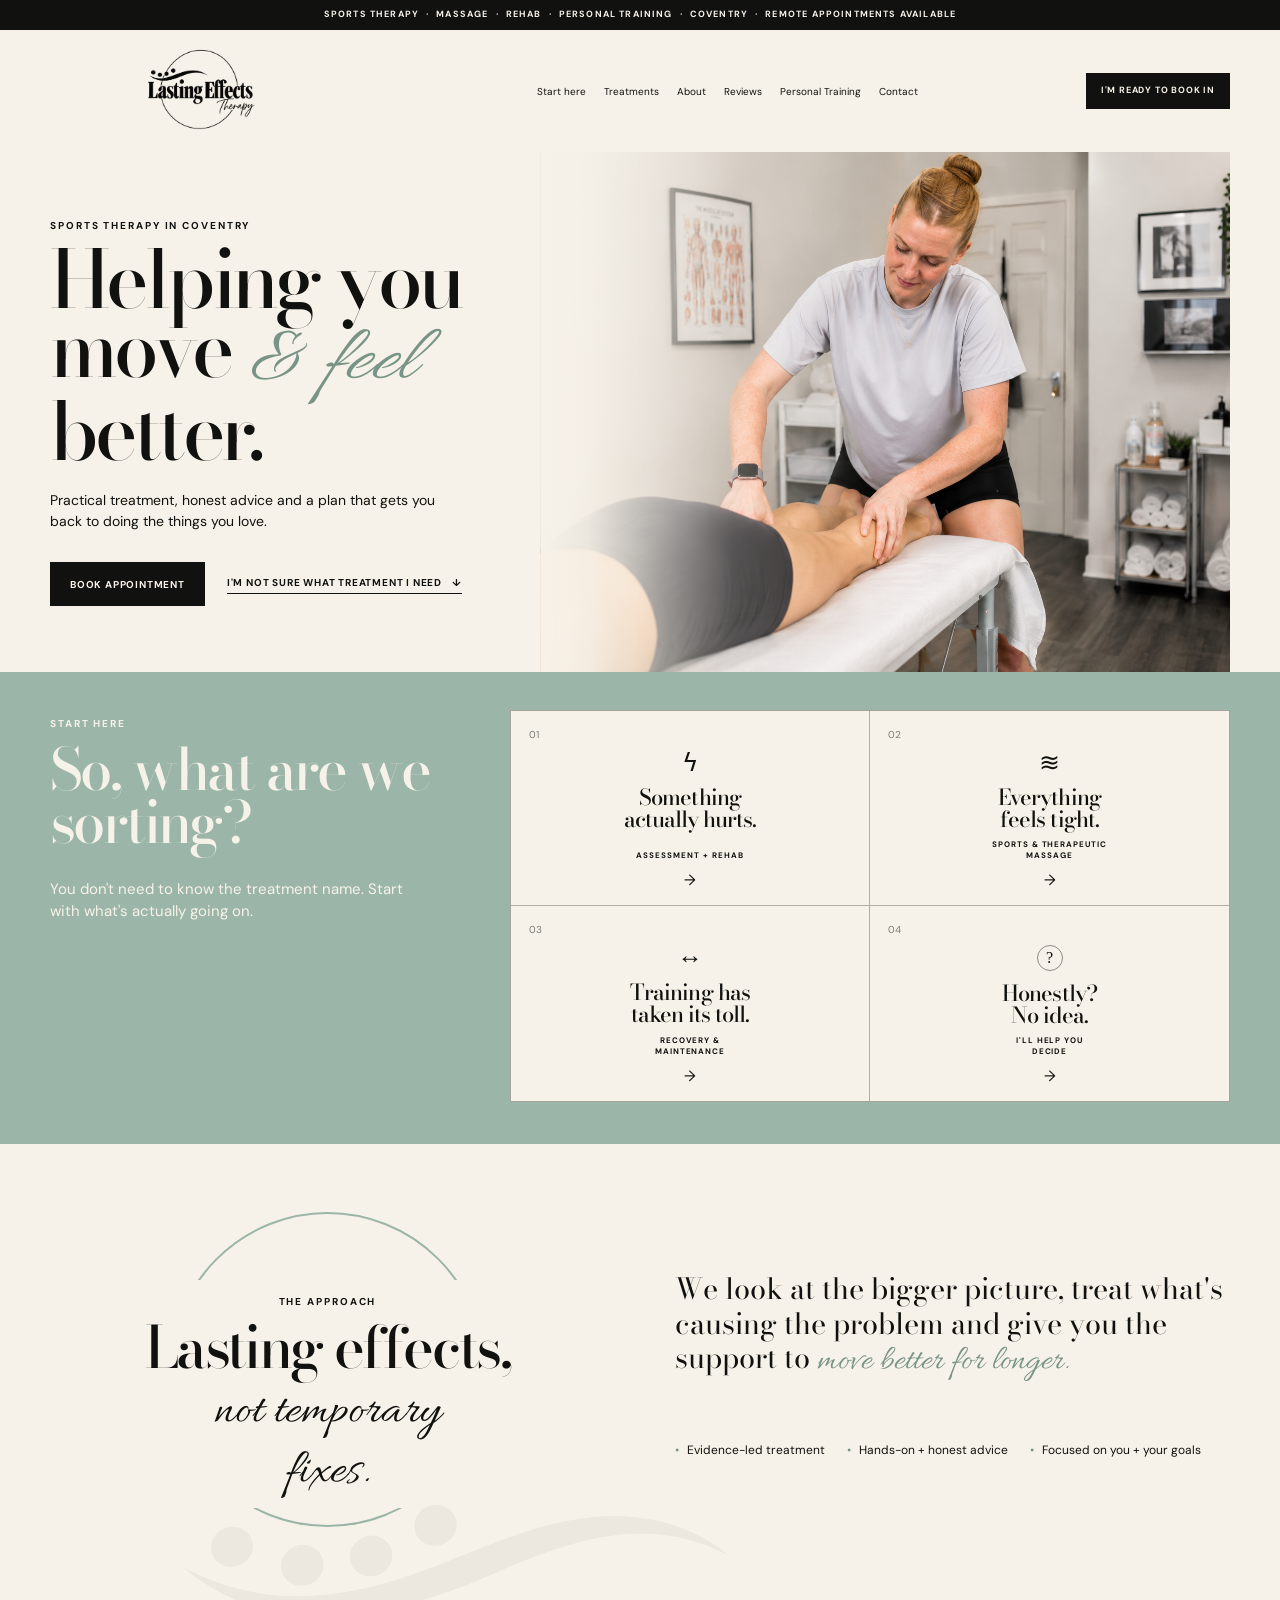
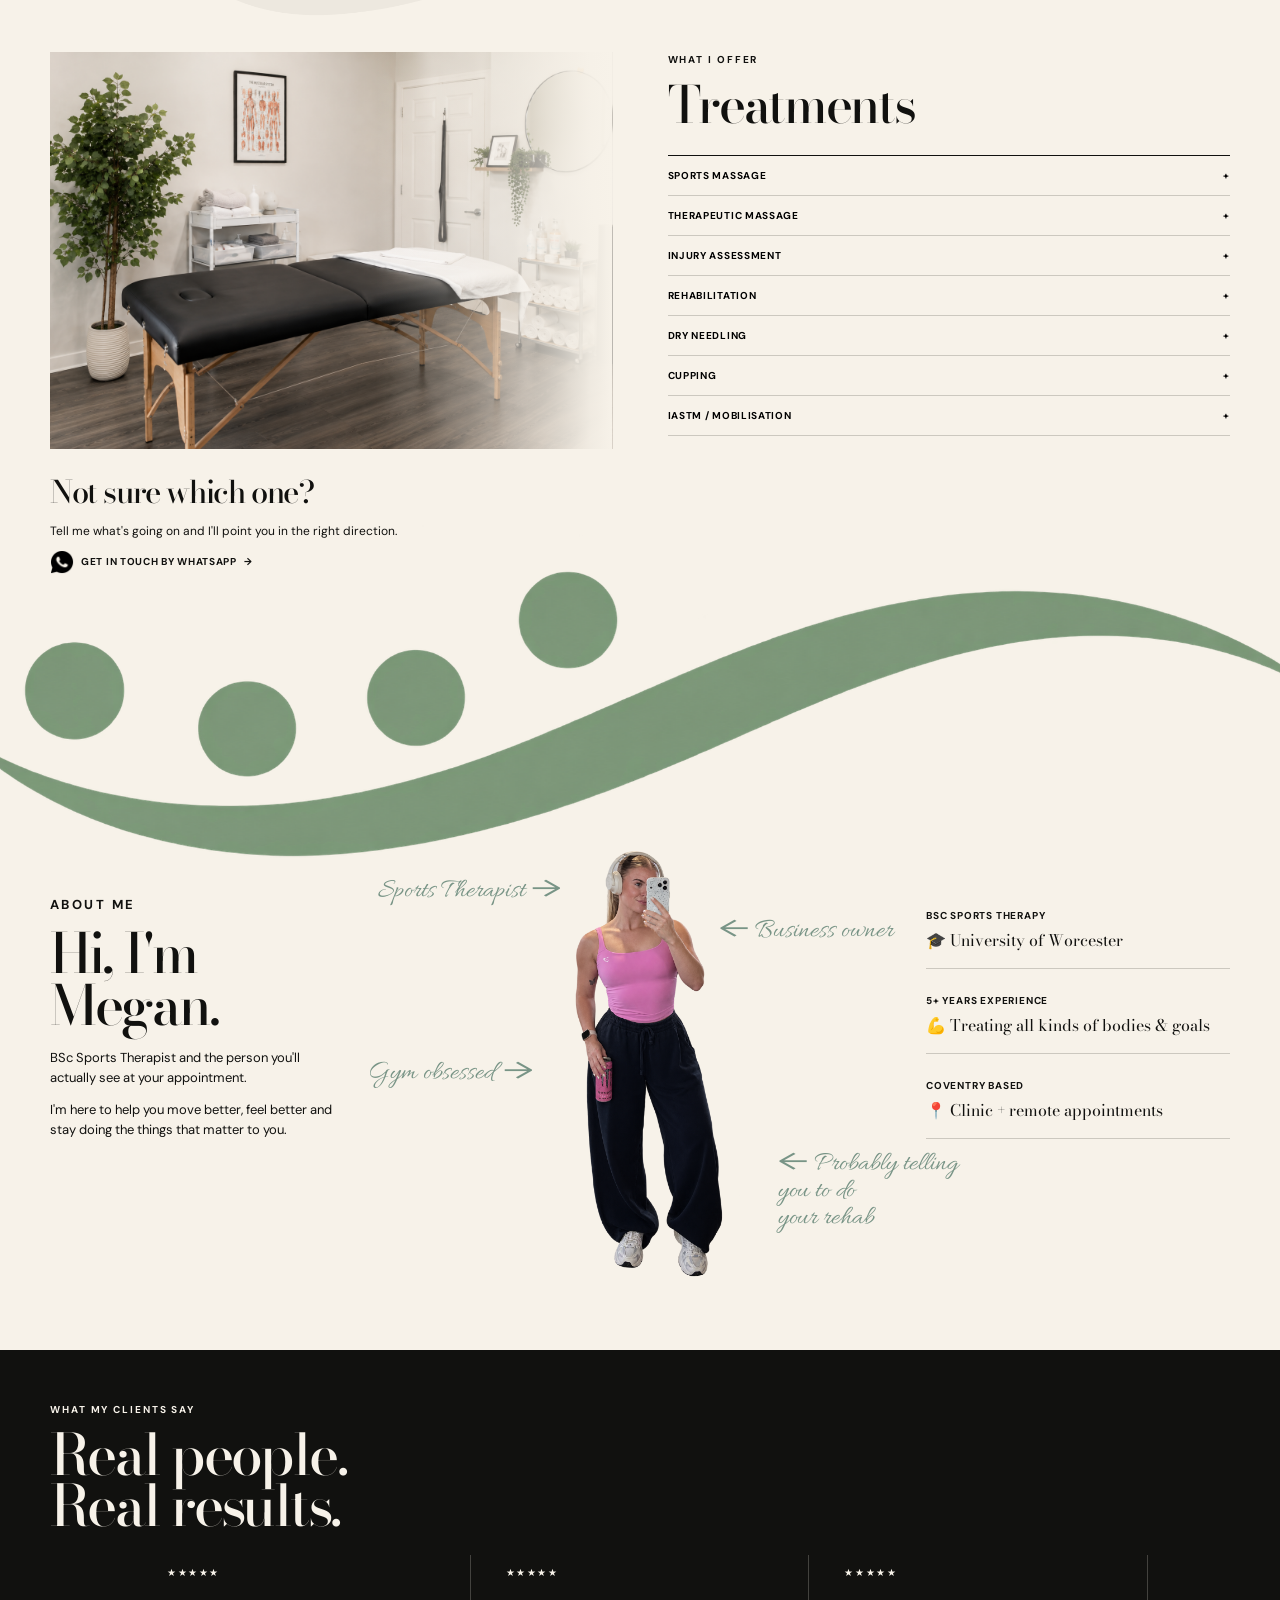
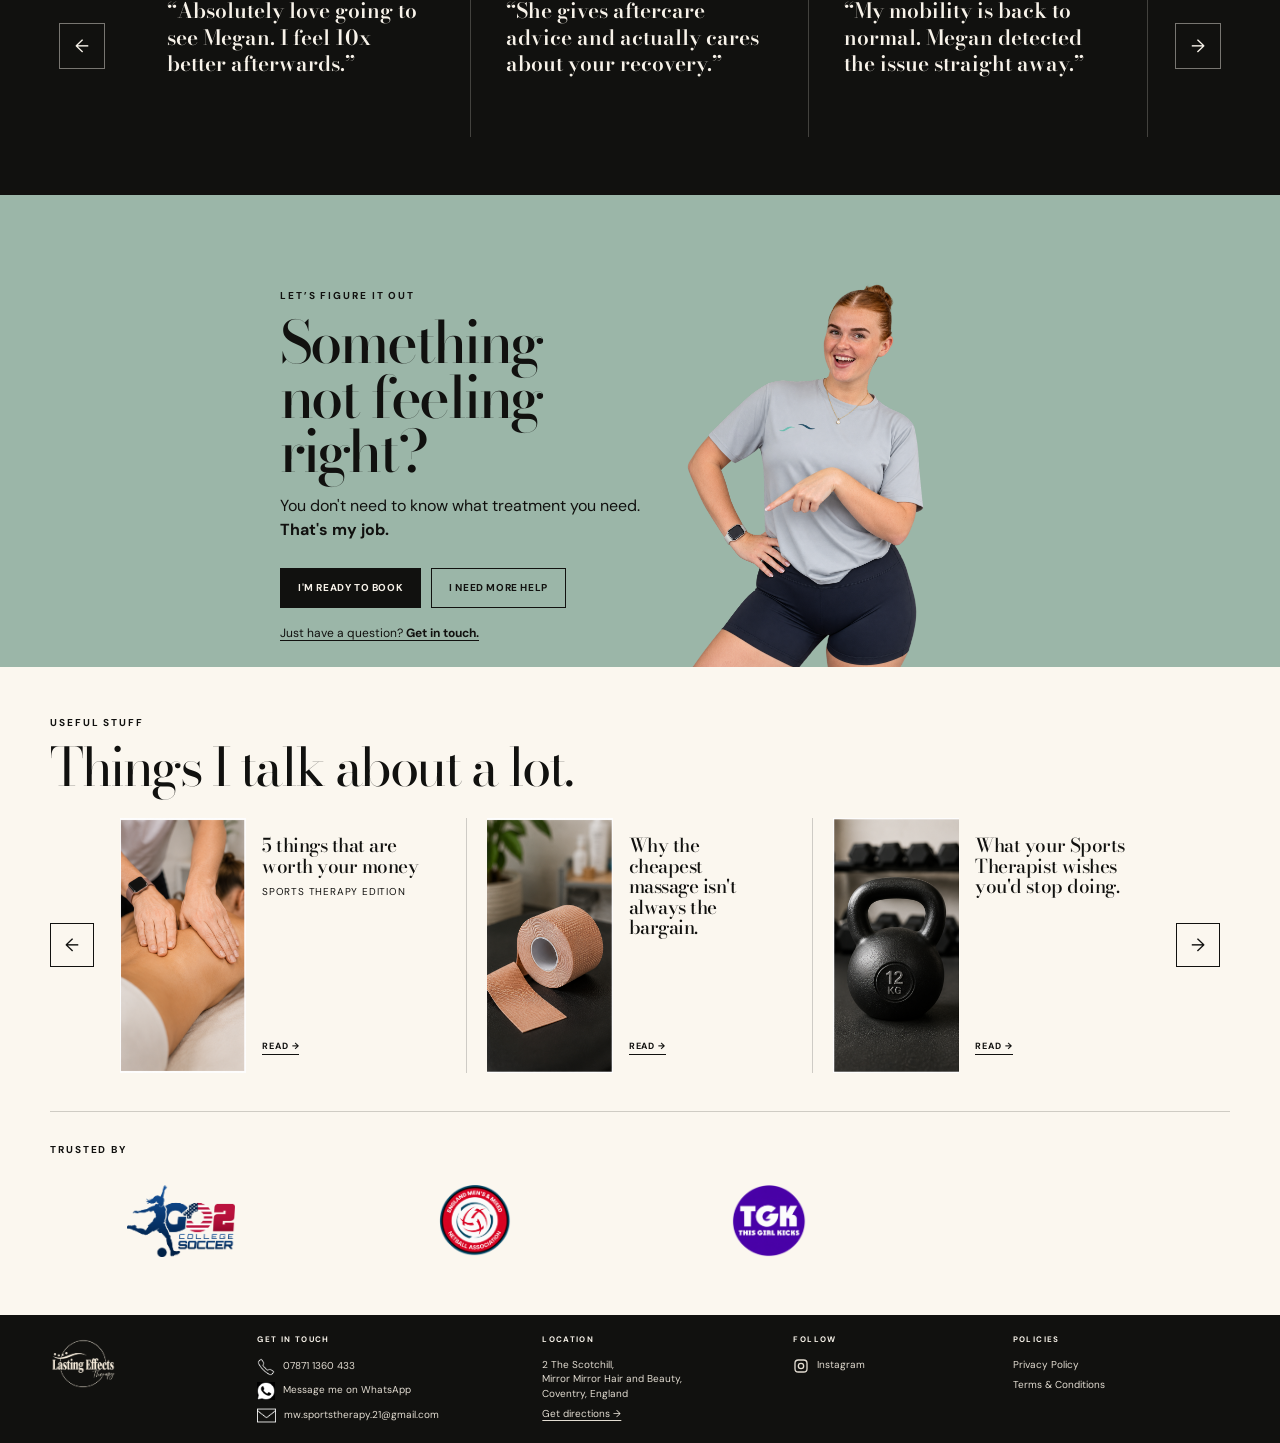
==== commit 3b63ced5: "Update index.html" ====
--- a/index.html
+++ b/index.html
@@ -8,7 +8,7 @@
   <link rel="preconnect" href="https://fonts.googleapis.com">
   <link rel="preconnect" href="https://fonts.gstatic.com" crossorigin>
   <link href="https://fonts.googleapis.com/css2?family=Allura&family=Bodoni+Moda:opsz,wght@6..96,400;6..96,500;6..96,600;6..96,700&family=DM+Sans:wght@400;500;600;700&display=swap" rel="stylesheet">
-  <link rel="stylesheet" href="styles.css?v=8.19">
+  <link rel="stylesheet" href="styles-clean.css?v=2">
 </head>
 <body>
   <div class="utility-bar">
--- a/styles-clean.css
+++ b/styles-clean.css
@@ -0,0 +1,813 @@
+:root{--cream:#F7F2E9;--sage:#9BB6A8;--sage-deep:#789486;--ink:#11110F;--line:rgba(17,17,15,.19);--max:1180px;}
+*{box-sizing:border-box;}
+html{scroll-behavior:smooth;}
+body{margin:0;background:var(--cream);color:var(--ink);font-family:"DM Sans",Arial,sans-serif;line-height:1.5;}
+a{color:inherit;text-decoration:none;}
+button{font:inherit;}
+.section-shell{width:min(var(--max),calc(100% - 48px));margin-inline:auto;}
+.kicker{margin:0 0 12px;font-size:10px;letter-spacing:.19em;font-weight:700;}
+.cream-text{color:var(--cream);}
+h1,h2,h3{font-family:"Bodoni Moda",Georgia,serif;font-weight:500;letter-spacing:-.045em;}
+.simple-link{
+  display:inline-flex;
+  gap:10px;
+  align-items:center;
+  font-size:10px;
+  font-weight:700;
+  letter-spacing:.08em;
+  text-transform:uppercase;
+  border-bottom:1px solid currentColor;
+  padding-bottom:3px;
+}
+.btn{
+  display:inline-flex;
+  align-items:center;
+  justify-content:center;
+  min-height:44px;
+  padding:0 20px;
+  font-size:10px;
+  font-weight:700;
+  letter-spacing:.08em;
+  text-transform:uppercase;
+}
+.btn-dark{background:var(--ink);color:var(--cream);}
+.utility-bar{
+  min-height:30px;
+  background:var(--ink);
+  color:var(--cream);
+  display:flex;
+  align-items:center;
+  justify-content:center;
+  gap:7px;
+  padding:7px 16px;
+  text-align:center;
+  font-size:9px;
+  font-weight:700;
+  letter-spacing:.13em;
+}
+.nav-wrap{position:sticky;top:0;z-index:40;transition:.25s;}
+.site-nav{
+  width:min(var(--max),calc(100% - 48px));
+  margin:auto;
+  background:rgba(247,242,233,1);
+  display:grid;
+  align-items:center;
+  gap:24px;
+  transition:.25s;
+}
+.nav-wrap.scrolled{padding:8px 0;}
+.nav-wrap.scrolled .site-nav{
+  width:min(1000px,calc(100% - 24px));
+  min-height:64px;
+  padding:0 18px;
+  border-radius:14px;
+  background:rgba(247,242,233,.5);
+  backdrop-filter:blur(13px);
+  -webkit-backdrop-filter:blur(13px);
+  box-shadow:0 10px 32px rgba(0,0,0,.12);
+}
+.nav-logo{width:150px;height:72px;display:flex;align-items:center;}
+.nav-logo img{width:100%;height:100%;object-fit:contain;}
+.desktop-links{display:flex;justify-content:center;gap:18px;font-size:10px;}
+.desktop-links a{white-space:nowrap;}
+.nav-cta{
+  background:var(--ink);
+  color:var(--cream);
+  padding:11px 15px;
+  font-size:9px;
+  font-weight:700;
+  letter-spacing:.09em;
+  text-transform:uppercase;
+  white-space:nowrap;
+}
+.menu-btn,.mobile-nav{display:none;}
+.hero{display:grid;grid-template-columns:.83fr 1.17fr;min-height:520px;}
+.hero-copy{display:flex;flex-direction:column;justify-content:center;padding:52px 48px 52px 0;position:relative;z-index:2;}
+.hero h1{font-size:clamp(58px,6.25vw,93px);line-height:.86;margin:0;}
+.hero h1 em{font-family:"Amsterdam Four","Allura",cursive;font-weight:400;letter-spacing:0;color:var(--sage-deep);}
+.lede{max-width:420px;margin:24px 0 0;font-size:14px;}
+.hero-actions{display:flex;gap:22px;align-items:center;flex-wrap:wrap;margin-top:30px;}
+.hero-photo{
+  min-height:520px;
+  background-image:linear-gradient(90deg,var(--cream) 0%,rgba(247,242,233,.92) 7%,rgba(247,242,233,.25) 28%,rgba(247,242,233,0) 50%),url("images/LastingEffectsHero.png");
+  background-size:cover;
+  background-position:center;
+}
+.sorting-section{background:var(--sage);padding:38px 0 42px;}
+.sorting-layout{display:grid;grid-template-columns:.72fr 1.28fr;gap:55px;align-items:start;}
+.sorting-intro{padding:6px 0;}
+.sorting-intro h2{font-size:58px;line-height:.92;margin:0;max-width:430px;}
+.sorting-help{max-width:380px;margin:28px 0 0;font-size:15px;line-height:1.5;}
+.sorting-grid{display:grid;grid-template-columns:1fr 1fr;border:1px solid rgba(17,17,15,.35);background:var(--cream);}
+.sorting-card{
+  background:var(--cream);
+  min-height:195px;
+  padding:16px 18px 14px;
+  display:grid;
+  grid-template-columns:1fr auto;
+  grid-template-rows:auto auto 1fr auto auto;
+  border-right:1px solid rgba(17,17,15,.3);
+  border-bottom:1px solid rgba(17,17,15,.3);
+  text-align:center;
+}
+.sorting-card:nth-child(2n){border-right:0;}
+.sorting-card:nth-child(n/**/+3){border-bottom:0;}
+.sorting-card:hover{background:#fffaf2;}
+.sort-num{grid-column:1/-1;justify-self:start;font-size:10px;color:#7a7b75;}
+.sort-icon{grid-column:1/-1;font-family:Georgia,serif;font-size:25px;line-height:1;margin:8px 0 4px;}
+.sort-icon.question{
+  width:26px;
+  height:26px;
+  border:1px solid #8b8c87;
+  border-radius:50%;
+  display:grid;
+  place-items:center;
+  justify-self:center;
+  font-size:16px;
+}
+.sorting-card h3{grid-column:1/-1;margin:8px 0 9px;font-size:22px;line-height:.98;}
+.sorting-card p{grid-column:1/-1;margin:0;font-size:8px;line-height:1.35;font-weight:700;letter-spacing:.12em;}
+.sort-arrow{grid-column:1/-1;justify-self:center;margin-top:8px;font-size:15px;}
+.approach-section,.treatments-section,.about-section{background:var(--cream);}
+.approach-section{padding:68px 0;}
+.approach-layout{display:grid;grid-template-columns:1fr 1fr;gap:70px;}
+.approach-mark{position:relative;display:grid;place-items:center;}
+.approach-circle{position:absolute;border:2px solid var(--sage);border-radius:50%;}
+.approach-mark>div{position:relative;background:var(--cream);padding:14px 7px;text-align:center;}
+.approach-mark h2{margin:0;}
+.approach-lede{margin:0;max-width:570px;font-family:"Bodoni Moda",Georgia,serif;font-size:29px;line-height:1.18;}
+.black-wiggle{height:auto;margin:4px 0 14px;}
+.approach-points{display:flex;gap:10px 22px;flex-wrap:wrap;font-size:12px;}
+.approach-points span:before{content:"•";margin-right:8px;color:var(--sage-deep);}
+.treatments-section{padding:64px 0 24px;}
+.treatments-main{display:grid;grid-template-columns:1fr 1fr;gap:55px;}
+.offer-list h2{font-size:51px;line-height:1;margin:0 0 25px;}
+.accordion{border-top:1px solid var(--ink);}
+.acc-item{border-bottom:1px solid var(--line);}
+.acc-item button{
+  width:100%;
+  border:0;
+  background:none;
+  padding:12px 0;
+  display:flex;
+  justify-content:space-between;
+  cursor:pointer;
+  font-size:10px;
+  font-weight:700;
+  letter-spacing:.07em;
+  text-transform:uppercase;
+}
+.acc-panel{display:none;padding:0 24px 13px 0;color:#565850;font-size:13px;}
+.acc-panel p{margin:0;}
+.acc-item.open .acc-panel{display:block;}
+.acc-item.open button span{transform:rotate(45deg);}
+.treatment-help p{font-size:12px;}
+.whatsapp-link{display:inline-flex;align-items:center;gap:7px;font-size:10px;font-weight:700;letter-spacing:.07em;text-transform:uppercase;}
+.whatsapp-link svg{width:23px;height:23px;fill:currentColor;}
+.signature-separator{background:var(--cream);display:flex;align-items:center;}
+.signature-separator img{height:auto;display:block;}
+.about-section{padding:46px 0 72px;}
+.about-layout{display:grid;grid-template-columns:.75fr 1.25fr .76fr;gap:38px;align-items:center;}
+.about-copy h2{font-size:55px;line-height:.95;margin:0 0 17px;}
+.about-copy p{max-width:290px;font-size:13px;}
+.about-photo-wrap{position:relative;display:flex;justify-content:center;align-items:flex-end;}
+.script-note{position:absolute;font-family:"Amsterdam Four","Allura",cursive;font-size:27px;line-height:1;}
+.credentials{display:grid;gap:24px;}
+.credentials div{padding-bottom:16px;border-bottom:1px solid var(--line);}
+.credentials strong{display:block;font-size:10px;letter-spacing:.08em;text-transform:uppercase;}
+.credentials span{display:block;margin-top:5px;font-family:"Bodoni Moda",Georgia,serif;font-size:16px;}
+.reviews-section{background:var(--ink);color:var(--cream);padding:52px 0 58px;}
+.reviews-head{margin-bottom:24px;}
+.reviews-head h2{font-size:57px;line-height:.9;margin:0;}
+.review-carousel{display:grid;align-items:center;gap:18px;}
+.review-window{overflow:hidden;}
+.review-track{display:flex;transition:transform .35s;}
+.review-track blockquote{flex:0 0 33.333%;margin:0;padding:10px 35px 8px;min-height:145px;border-right:1px solid rgba(247,242,233,.22);}
+.review-track blockquote:last-child{border-right:0;}
+.stars{font-size:10px;letter-spacing:.16em;margin-bottom:17px;}
+.review-track p{margin:0;font-family:"Bodoni Moda",Georgia,serif;font-size:21px;font-weight:600;line-height:1.25;}
+.review-arrow{
+  width:46px;
+  height:46px;
+  border:1px solid rgba(247,242,233,.45);
+  background:none;
+  color:var(--cream);
+  cursor:pointer;
+  font-size:18px;
+  justify-self:center;
+}
+.review-arrow:hover{background:var(--cream);color:var(--ink);}
+.booking-section{background:var(--sage);padding:42px 0 0;}
+.booking-copy h2{margin:0 0 15px;}
+.booking-copy>p{max-width:460px;font-size:14px;}
+.booking-buttons{display:flex;gap:10px;flex-wrap:wrap;}
+.booking-btn{
+  display:inline-flex;
+  align-items:center;
+  justify-content:center;
+  min-height:40px;
+  padding:0 17px;
+  border:1px solid var(--ink);
+  font-size:10px;
+  font-weight:700;
+  letter-spacing:.06em;
+  text-transform:uppercase;
+}
+.booking-primary{background:var(--ink);color:var(--cream);}
+.booking-secondary{background:transparent;}
+.booking-question-link{margin-top:16px;font-size:12px;text-decoration:underline;text-underline-offset:3px;}
+.booking-image{align-self:end;}
+.booking-image img{max-width:100%;object-fit:contain;object-position:bottom;}
+.trusted-section{padding:42px 0 50px;background:#fbf7ef;}
+.trusted-logos{display:grid;grid-template-columns:repeat(5,1fr);gap:14px;margin-top:18px;}
+.trusted-logo{display:grid;place-items:center;padding:10px;}
+.trusted-logo img{max-width:100%;max-height:72px;object-fit:contain;}
+.trusted-logo.future{border:1px dashed rgba(17,17,15,.16);color:#999;font-size:9px;letter-spacing:.1em;text-transform:uppercase;}
+.site-footer{background:var(--ink);color:var(--cream);}
+.footer-grid{display:grid;}
+.footer-section a,.footer-section span{font-size:10px;line-height:1.45;color:#e3ddd2;}
+.footer-label{color:var(--cream)!important;font-size:8px!important;font-weight:700;}
+.instagram-icon{flex:0 0 auto;}
+.footer-underlined{text-decoration:underline;text-underline-offset:3px;margin-top:6px;}
+.pt-placeholder{min-height:calc(100vh - 30px);padding-top:30px;}
+.pt-content h1{font-size:clamp(55px,8vw,95px);line-height:.9;margin:0 0 20px;}
+.pt-content em{font-family:"Amsterdam Four","Allura",cursive;color:var(--sage-deep);font-weight:400;}
+@media (max-width:980px){
+  .desktop-links{display:none;}
+  .menu-btn{display:grid;gap:6px;border:0;background:none;padding:10px;cursor:pointer;}
+  .menu-btn span{width:22px;height:1px;background:var(--ink);}
+  .mobile-nav.open{
+    display:grid;
+    background:rgba(247,242,233,.95);
+    padding:18px 24px 25px;
+    gap:14px;
+    border-top:1px solid var(--line);
+    box-shadow:0 12px 25px rgba(0,0,0,.08);
+  }
+  .mobile-nav a{font-size:13px;}
+  .hero{grid-template-columns:1fr;}
+  .hero-photo{
+    order:-1;
+    min-height:390px;
+    background-image:linear-gradient(0deg,var(--cream) 0%,rgba(247,242,233,.88) 8%,rgba(247,242,233,0) 30%),url("images/LastingEffectsHero.png");
+  }
+  .hero-copy{padding:35px 0 44px;}
+  .sorting-layout{grid-template-columns:1fr;gap:30px;}
+  .approach-layout{grid-template-columns:.8fr 1.2fr;gap:34px;}
+  .treatments-main{gap:28px;}
+  .treatment-help{margin-left:calc(50% + 14px);}
+  .about-layout{grid-template-columns:.8fr 1.2fr;}
+  .credentials{grid-column:1/-1;grid-template-columns:repeat(3,1fr);}
+  .review-track blockquote{flex-basis:50%;}
+  .footer-section:last-child{grid-column:3;}
+}
+@media (max-width:680px){
+  .section-shell,.site-nav{width:calc(100% - 28px);}
+  .utility-bar{font-size:7px;line-height:1.35;min-height:34px;}
+  .nav-wrap.scrolled{padding:6px 0;}
+  .nav-wrap.scrolled .site-nav{width:calc(100% - 16px);border-radius:8px;}
+  .site-nav{min-height:68px;grid-template-columns:1fr auto;}
+  .nav-cta{display:none;}
+  .nav-logo{width:125px;height:58px;}
+  .mobile-book{display:block!important;width:max-content;}
+  .hero-photo{min-height:310px;}
+  .hero h1{font-size:54px;}
+  .lede{font-size:13px;}
+  .hero-actions{align-items:flex-start;flex-direction:column;}
+  .hero-actions .btn{width:100%;}
+  .sorting-section{padding:34px 0;}
+  .sorting-intro h2{font-size:45px;}
+  .sorting-help{font-size:13px;}
+  .sorting-grid{grid-template-columns:1fr 1fr;}
+  .sorting-card{min-height:170px;padding:13px 11px;}
+  .sorting-card h3{font-size:19px;}
+  .sort-icon{font-size:22px;}
+  .approach-section{padding:50px 0;}
+  .approach-layout{grid-template-columns:1fr;gap:26px;}
+  .approach-lede{font-size:23px;}
+  .treatments-section{padding:48px 0 20px;}
+  .treatments-main{grid-template-columns:1fr;}
+  .offer-photo{
+    min-height:300px;
+    background-image:linear-gradient(0deg,var(--cream) 0%,rgba(247,242,233,.88) 7%,rgba(247,242,233,0) 30%),url("images/LastingEffectsHero.png");
+  }
+  .offer-list h2{font-size:42px;}
+  .about-section{padding:38px 0 48px;}
+  .about-layout{grid-template-columns:1fr;}
+  .about-copy h2{font-size:45px;}
+  .about-photo{height:355px;width:64%;}
+  .script-note{font-size:22px;}
+  .credentials{grid-column:auto;grid-template-columns:1fr;gap:14px;}
+  .reviews-section{padding:46px 0;}
+  .reviews-head h2{font-size:44px;}
+  .review-carousel{grid-template-columns:42px 1fr 42px;gap:8px;}
+  .review-arrow{width:38px;height:38px;}
+  .review-track blockquote{flex-basis:100%;padding:8px 10px;border:0;}
+  .booking-section{padding-top:42px;}
+  .booking-buttons{gap:8px;}
+  .booking-btn{flex:1;min-width:140px;padding:0 11px;font-size:9px;}
+  .trusted-logos{grid-template-columns:repeat(2,1fr);}
+  .trusted-logo.future:last-child{grid-column:1/-1;}
+  .footer-section:last-child{grid-column:auto;}
+}
+@media (prefers-reduced-motion:reduce){
+  html{scroll-behavior:auto;}
+  .site-nav,.nav-wrap,.review-track{transition:none;}
+}
+.site-nav .nav-logo{width:300px;height:112px;transition:width .25s ease,height .25s ease;}
+.site-nav{grid-template-columns:320px 1fr auto;min-height:122px;}
+.nav-wrap.scrolled .site-nav{grid-template-columns:185px 1fr auto;}
+.nav-wrap.scrolled .nav-logo{width:150px;height:72px;}
+.approach-lede{position:relative;z-index:2;}
+.approach-script{
+  display:inline-block;
+  font-family:"Amsterdam Four","Allura",cursive;
+  font-weight:400;
+  color:var(--sage-deep);
+  font-size:1.22em;
+  line-height:.9;
+  letter-spacing:0;
+  white-space:nowrap;
+}
+.approach-copy{position:relative;overflow:visible;}
+.black-wiggle{position:absolute;left:-10px;bottom:10px;width:105%;max-width:none;opacity:.04;z-index:0;pointer-events:none;}
+.approach-points{position:relative;z-index:2;}
+.approach-mark h2{font-variant-ligatures:none;}
+.offer-photo{
+  background-image:linear-gradient(90deg,rgba(247,242,233,0) 58%,rgba(247,242,233,.35) 75%,rgba(247,242,233,.95) 96%,var(--cream) 100%),
+    url("images/LastingEffectsTreatmentRoom.png");
+}
+.treatment-help{border-top:0;}
+.treatment-help h3{margin-top:0;}
+.signature-separator{height:150px;margin-bottom:-55px;overflow:visible;pointer-events:none;}
+.signature-separator img{width:110vw;max-width:none;margin-left:-5vw;opacity:1;}
+.about-photo-wrap{min-height:480px;}
+.note-a{left:-2%;top:21%;}
+.note-b{left:-4%;top:57%;}
+.note-c{right:-1%;top:29%;}
+.note-d{bottom:9%;text-align:left;}
+.note-arrow{display:inline-block;font-family:"DM Sans",Arial,sans-serif;font-size:.85em;margin:0 6px;transform:scaleX(1.7);transform-origin:center;}
+.booking-copy h2{max-width:560px;}
+.useful-trusted-section{background:#fbf7ef;padding:48px 0 50px;}
+.useful-header{display:flex;justify-content:space-between;align-items:flex-end;gap:26px;}
+.useful-grid{display:grid;grid-template-columns:repeat(3,1fr);gap:18px;}
+.useful-card-copy{display:flex;flex-direction:column;}
+.useful-card h3{margin:0;font-size:19px;line-height:1.08;letter-spacing:-.025em;}
+.useful-card p{margin:7px 0 0;font-size:10px;text-transform:uppercase;letter-spacing:.08em;}
+.useful-card a{margin-top:auto;width:max-content;font-size:9px;letter-spacing:.1em;font-weight:700;border-bottom:1px solid currentColor;}
+.trusted-block{border-top:1px solid var(--line);margin-top:38px;padding-top:30px;}
+.trusted-block .trusted-logos{grid-template-columns:repeat(3,1fr);gap:32px;max-width:850px;}
+.trusted-logo{height:90px;}
+.review-carousel{grid-template-columns:64px 1fr 64px;}
+.review-arrow{position:relative;z-index:3;}
+.footer-logo{align-self:start;}
+.footer-logo img{object-fit:contain;object-position:left top;display:block;}
+.footer-section{padding-top:0;}
+.footer-label{margin-top:0!important;}
+@media (max-width:980px){
+  .site-nav{grid-template-columns:250px 1fr auto;}
+  .site-nav .nav-logo{width:230px;height:96px;}
+  .nav-wrap.scrolled .site-nav{grid-template-columns:160px 1fr auto;}
+  .nav-wrap.scrolled .nav-logo{width:140px;height:66px;}
+  .useful-grid{grid-template-columns:1fr;}
+  .useful-card{grid-template-columns:150px 1fr;}
+  .footer-logo{grid-column:1;}
+}
+@media (max-width:680px){
+  .site-nav,
+  .nav-wrap.scrolled .site-nav{grid-template-columns:1fr auto;min-height:74px;}
+  .site-nav .nav-logo,
+  .nav-wrap.scrolled .nav-logo{width:145px;height:66px;}
+  .approach-script{white-space:normal;}
+  .black-wiggle{width:120%;left:-10%;bottom:25px;}
+  .treatment-help{padding-top:0;}
+  .signature-separator{height:82px;margin-top:-28px;margin-bottom:-28px;}
+  .about-photo-wrap{min-height:430px;}
+  .note-d{bottom:4%;}
+  .useful-header{display:block;}
+  .useful-header .simple-link{margin-top:14px;}
+  .useful-card h3{font-size:17px;}
+  .trusted-block .trusted-logos{grid-template-columns:1fr;gap:12px;}
+  .footer-logo img{width:62px;height:62px;}
+}
+.approach-mark{overflow:visible;align-items:start;padding-top:8px;}
+.approach-circle{width:315px;height:315px;top:0;}
+.approach-mark>div{margin-top:60px;}
+.approach-mark h2{font-size:72px;line-height:.94;}
+.approach-wiggle{max-width:none;pointer-events:none;z-index:0;}
+.approach-copy{align-self:start;}
+.black-wiggle{display:none!important;}
+.offer-list{display:flex;flex-direction:column;}
+.accordion{margin-bottom:0;}
+.treatment-help{margin-left:calc(50% + 28px);margin-top:-1px;}
+.about-photo-wrap{overflow:visible;padding-top:78px;}
+.about-photo{width:64%;height:auto;max-height:430px;object-fit:contain;object-position:center top;margin-top:0;}
+.script-note,
+.note-arrow{color:var(--sage-deep);}
+.note-d{right:-18%;min-width:200px;}
+.useful-header{margin-bottom:26px;}
+.useful-kicker{font-size:10px;letter-spacing:.19em;font-weight:700;}
+.useful-sub{margin:0;font-family:"Bodoni Moda",Georgia,serif;font-size:53px;line-height:.95;letter-spacing:-.045em;}
+.useful-carousel{display:grid;grid-template-columns:54px 1fr 54px;align-items:center;gap:16px;}
+.useful-window{overflow:hidden;}
+.useful-track{display:flex;transition:transform .35s ease;}
+.useful-card{
+  flex:0 0 33.333%;
+  display:grid;
+  grid-template-columns:126px 1fr;
+  min-height:220px;
+  border:0;
+  border-right:1px solid var(--line);
+  background:transparent;
+  padding:0 20px;
+}
+.useful-card:first-child{padding-left:0;}
+.useful-card:last-child{border-right:0;padding-right:0;}
+.useful-card img{width:100%;height:100%;object-fit:cover;}
+.useful-card-copy{padding:18px 16px;}
+.useful-arrow{width:44px;height:44px;border:1px solid var(--ink);background:transparent;color:var(--ink);cursor:pointer;font-size:18px;}
+.useful-arrow:hover{background:var(--ink);color:var(--cream);}
+.footer-section{display:flex;flex-direction:column;padding:0;margin:0;}
+.footer-label{padding:0;line-height:1;}
+.footer-section a,
+.footer-section span{line-height:1.45;margin:0;}
+.whatsapp-footer-icon{filter:invert(1);}
+.email-footer-icon{display:inline-flex;width:18px;min-width:18px;font-size:16px;line-height:1;justify-content:center;}
+@media (max-width:980px){
+  .approach-mark h2{font-size:62px;}
+  .approach-circle{width:285px;height:285px;}
+  .approach-copy{padding-top:45px;}
+  .approach-points{margin-top:48px;}
+  .note-d{right:-8%;}
+  .useful-card{flex-basis:50%;}
+}
+@media (max-width:680px){
+  .approach-mark{padding-top:0;}
+  .approach-circle{width:255px;height:255px;}
+  .approach-mark>div{margin-top:52px;}
+  .approach-mark h2{font-size:48px;}
+  .approach-copy{padding-top:10px;}
+  .approach-points{margin-top:34px;}
+  .treatment-help{margin-left:0;}
+  .about-photo-wrap{padding-top:95px;}
+  .about-photo{max-height:390px;}
+  .note-d{right:-2%;min-width:150px;}
+  .booking-image img{transform:none;}
+  .useful-sub{font-size:42px;}
+  .useful-carousel{grid-template-columns:40px 1fr 40px;gap:8px;}
+  .useful-card{flex-basis:100%;grid-template-columns:105px 1fr;min-height:185px;border-right:0;padding:0 8px;}
+}
+.georgia-i{font-family:Georgia,serif;font-style:normal;font-weight:400;letter-spacing:-.02em;}
+.approach-section{padding-bottom:5px;}
+.approach-mark{min-height:430px;}
+.approach-wiggle{bottom:-12px;width:105%;opacity:.04;}
+.approach-layout{align-items:start;}
+.approach-copy{padding-top:60px;}
+.approach-points{margin-top:62px;}
+.treatments-section{padding-top:5px;}
+.treatments-main{align-items:start;}
+.offer-photo{min-height:0;height:397px;background-size:cover;background-position:center;}
+.offer-list{min-height:0;}
+.treatment-help{margin:0;padding:28px 0 34px;border:0;}
+.treatment-help h3{font-size:31px;margin:0 0 9px;}
+.treatment-help p{margin:0 0 13px;}
+.signature-separator{margin-top:0;position:relative;z-index:1;}
+.booking-layout{gap:24px;min-height:430px;}
+.booking-copy{padding-bottom:50px;}
+.booking-copy h2{font-size:58px;line-height:.94;}
+.booking-image{height:405px;padding-top:48px;overflow:visible;}
+.booking-blank{min-height:1px;}
+.site-footer{padding:20px 0 18px;}
+.footer-grid{gap:34px;align-items:start;}
+.footer-logo img{width:66px;height:66px;margin-top:-3px;}
+.footer-section{gap:6px;font-size:10px;}
+.footer-label{margin:0 0 9px!important;font-size:9px;letter-spacing:.17em;}
+.footer-contact-icon{filter:invert(1);}
+.footer-contact-icon.email-img{width:17px;height:17px;}
+.instagram-icon{width:16px;height:16px;}
+@media (max-width:980px){
+  .approach-mark{min-height:385px;}
+  .offer-photo{height:385px;}
+  .footer-grid{grid-template-columns:.65fr 1.4fr 1.15fr .8fr .8fr;gap:20px;}
+}
+@media (max-width:680px){
+  .approach-section{padding-bottom:5px;}
+  .approach-mark{min-height:345px;}
+  .approach-wiggle{bottom:0;width:112%;}
+  .treatments-section{padding-top:5px;}
+  .offer-photo{height:330px;}
+  .treatment-help{padding:22px 0 30px;}
+  .booking-layout{gap:10px;}
+  .booking-copy{padding-bottom:34px;}
+  .booking-copy h2{font-size:45px;}
+  .booking-image{height:330px;padding-top:60px;}
+  .booking-image img{max-height:285px;}
+  .booking-blank{display:none;}
+  .footer-grid{grid-template-columns:1fr 1fr;gap:24px 28px;}
+  .footer-logo{grid-column:1 / -1;}
+}
+.libre-i{font-family:"Libre Baskerville",Georgia,serif;font-style:normal;font-weight:400;display:inline-block;letter-spacing:-.02em;}
+.offer-photo-column{display:flex;flex-direction:column;min-width:0;}
+.offer-photo-column .offer-photo{width:100%;}
+.offer-photo-column .treatment-help{margin:0;padding:20px 0 24px;width:100%;}
+.offer-photo-column .treatment-help h3{margin:0 0 6px;}
+.offer-photo-column .treatment-help p{margin:0 0 10px;}
+.whatsapp-link img{width:24px;height:24px;object-fit:contain;}
+.booking-copy>.kicker{font-size:10px;letter-spacing:.19em;font-weight:700;}
+.booking-explainer{margin-bottom:0!important;}
+.booking-job{z-index:4;}
+.footer-grid .footer-section:last-child{transform:translateX(-20px);}
+@media (max-width:680px){
+  .approach-wiggle{left:calc(-10% + 25px);}
+  .offer-photo-column .treatment-help{padding:16px 0 22px;}
+  .booking-job{position:relative;display:block;margin:-4px 0 12px 42%;}
+  .footer-grid .footer-section:last-child{transform:none;}
+}
+.booking-section .section-shell{position:relative;}
+.booking-copy{justify-self:end;}
+.booking-image{justify-self:start;}
+.booking-response{padding-right:135px;}
+.booking-explainer{margin:0!important;}
+.booking-job{
+  position:absolute;
+  left:315px;
+  top:4px;
+  margin:0;
+  font-family:"Amsterdam Four","Allura",cursive;
+  color:var(--cream);
+  font-size:35px;
+  line-height:.95;
+  white-space:nowrap;
+  transform:rotate(9deg);
+  transform-origin:left center;
+  pointer-events:none;
+}
+.booking-buttons{margin-top:26px;}
+@media (max-width:980px){
+  .booking-layout{column-gap:28px;}
+  .booking-response{padding-right:105px;}
+  .booking-job{left:275px;top:7px;font-size:31px;}
+}
+@media (max-width:680px){
+  .booking-layout{row-gap:4px;}
+  .booking-copy,
+  .booking-image{justify-self:stretch;}
+  .booking-response{display:block;max-width:none;padding-right:0;padding-bottom:40px;}
+  .booking-explainer{max-width:100%;}
+  .booking-job{left:auto;right:8%;top:29px;font-size:30px;transform:rotate(7deg);}
+  .booking-image{justify-content:center;}
+}
+.approach-mark h2.approach-title{font-size:58px;line-height:.91;letter-spacing:-.045em;}
+.approach-title-main{font-family:"Bodoni Moda",Georgia,serif;}
+.approach-title-script{font-family:"Amsterdam Four","Allura",cursive;font-weight:400;font-size:.86em;letter-spacing:0;line-height:.84;}
+.booking-job{display:none!important;}
+.booking-response{position:static;display:block;max-width:none;margin-top:8px;padding:0;}
+.booking-explainer{max-width:none;}
+.footer-grid{grid-template-columns:.8fr 1.2fr 1fr .9fr .9fr;column-gap:32px;}
+.footer-grid .footer-section:nth-of-type(3){transform:translateX(-10px);}
+.footer-grid .footer-section:nth-of-type(4){transform:translateX(-10px);}
+.pt-logo{max-height:310px;object-position:left center;}
+.pt-intro{font-family:"Bodoni Moda",Georgia,serif;font-size:28px;line-height:1.15;}
+.pt-interest-form{display:flex;margin-top:28px;}
+.pt-interest-form input{
+  flex:1;
+  min-width:0;
+  border:1px solid var(--ink);
+  border-right:0;
+  background:var(--cream);
+  padding:16px 18px;
+  font:500 14px "DM Sans",Arial,sans-serif;
+  color:var(--ink);
+}
+.pt-interest-form button{
+  border:1px solid var(--ink);
+  background:var(--ink);
+  color:var(--cream);
+  padding:16px 24px;
+  font:700 11px "DM Sans",Arial,sans-serif;
+  text-transform:uppercase;
+  letter-spacing:.08em;
+  cursor:pointer;
+}
+.sr-only{position:absolute;width:1px;height:1px;padding:0;margin:-1px;overflow:hidden;clip:rect(0,0,0,0);white-space:nowrap;border:0;}
+@media (max-width:980px){
+  .approach-mark h2.approach-title{font-size:52px;}
+  .booking-layout{width:min(820px,calc(100% - 80px));grid-template-columns:minmax(340px,1fr) minmax(260px,320px);}
+}
+@media (max-width:680px){
+  .approach-mark h2.approach-title{font-size:44px;}
+  .booking-layout{width:100%;grid-template-columns:1fr;}
+  .footer-grid .footer-section:nth-of-type(3),
+  .footer-grid .footer-section:nth-of-type(4){transform:none;}
+  .pt-intro{font-size:23px;}
+  .pt-interest-form{display:block;}
+  .pt-interest-form input{width:100%;border-right:1px solid var(--ink);}
+  .pt-interest-form button{width:100%;margin-top:8px;}
+}
+.approach-wiggle{position:absolute;left:0!important;transform:translateX(115px);}
+.booking-copy{padding-right:0;margin-right:0;}
+.booking-image{padding-left:0;margin-left:0;}
+.booking-layout{
+  width:fit-content;
+  max-width:calc(100% - 120px);
+  margin-inline:auto;
+  display:grid;
+  grid-template-columns:430px 360px;
+  column-gap:0;
+  align-items:end;
+  justify-content:center;
+}
+.booking-copy{transform:translateX(35px);width:430px;padding:0;margin:0;}
+.booking-image{width:360px;padding:0;margin:0;display:flex;justify-content:flex-start;align-items:flex-end;}
+.booking-image img{max-height:385px;margin:0;transform:none;}
+.booking-question-link{display:inline-block;margin-bottom:25px;}
+.pt-content{max-width:760px;margin:15vh auto;text-align:center;display:flex;flex-direction:column;align-items:center;}
+.pt-logo{display:block;width:min(650px, 90%);height:auto;object-fit:contain;margin:18px auto 22px;}
+.pt-intro{max-width:620px;margin:0 auto;text-align:center;}
+.pt-interest-form{width:min(620px, 100%);margin:28px auto 0;}
+.pt-content .pt-logo{
+  display:block!important;
+  position:static!important;
+  float:none!important;
+  width:min(650px, 90%)!important;
+  height:auto!important;
+  margin:18px auto 22px!important;
+  align-self:center!important;
+}
+.pt-logo-wrap{width:100%;display:flex;justify-content:center;align-items:center;}
+.pt-logo-wrap .pt-logo{
+  display:block!important;
+  width:min(650px, 90%)!important;
+  height:auto!important;
+  margin:0!important;
+  position:static!important;
+  transform:none!important;
+}
+.pt-content .pt-logo{transform:translateX(170px)!important;}
+.icon-link{display:flex;align-items:center;gap:8px;}
+.footer-contact-icon{display:block!important;width:18px!important;height:18px!important;object-fit:contain;flex:0 0 18px;}
+.email-img{width:19px!important;height:19px!important;}
+.icon-link img[src*="phoneicon"],
+.icon-link img[src*="emailicon"]{filter:brightness(0) invert(1);}
+@media (max-width: 680px){
+  .approach-mark{margin-bottom:0!important;padding-bottom:0!important;}
+  .approach-copy{padding-top:0!important;margin-top:-10px!important;}
+  .approach-points{margin-top:28px!important;counter-reset:approach-point;}
+  .approach-points span{align-items:baseline;gap:8px;}
+  .approach-points span::before{margin:0!important;font-weight:700;}
+  .treatments-main{display:flex!important;flex-direction:column!important;}
+  .offer-photo-column{display:contents!important;}
+  .offer-photo{order:1;}
+  .offer-list{order:2;}
+  .treatment-help{order:3;}
+  .signature-separator{margin-top:0!important;}
+  .note-a{left:1%!important;top:24%!important;}
+  .note-b{left:0!important;top:55%!important;}
+  .note-c{right:1%!important;top:28%!important;}
+  .note-d{max-width:125px!important;}
+  .booking-copy{width:100%!important;}
+  .booking-copy h2{font-size:37px!important;line-height:.94!important;}
+  .booking-copy p{font-size:12px!important;}
+  .booking-image{min-width:0!important;}
+  .booking-buttons{display:flex!important;flex-direction:column!important;gap:7px!important;width:100%;}
+  .booking-btn{width:100%!important;min-width:0!important;font-size:8px!important;}
+  .footer-grid{flex-direction:column!important;}
+  .pt-content{
+    width:100%!important;
+    max-width:100%!important;
+    margin-left:auto!important;
+    margin-right:auto!important;
+    text-align:center!important;
+    align-items:center!important;
+  }
+  .pt-logo-wrap{width:100%!important;display:flex!important;justify-content:center!important;}
+  .pt-content .pt-logo,
+  .pt-logo-wrap .pt-logo{
+    position:static!important;
+    display:block!important;
+    height:auto!important;
+    margin:18px auto 22px!important;
+    left:auto!important;
+    right:auto!important;
+  }
+}
+@media (max-width: 680px){
+  html,
+  body{width:100%;max-width:100%;overflow-x:hidden;}
+  body{margin:0;}
+  .approach-points{display:flex!important;flex-direction:column!important;gap:10px!important;}
+  .approach-points span{display:block!important;}
+  .approach-points span::before{content:"•"!important;counter-increment:none!important;margin-right:8px!important;color:var(--sage-deep)!important;}
+  .treatments-section .section-shell{width:calc(100% - 16px)!important;max-width:none!important;}
+  .offer-list,
+  .accordion{width:100%!important;}
+  .treatment-help{width:100%!important;margin:0!important;padding:14px 0 24px!important;}
+  .script-note{font-size:16px!important;line-height:1.05!important;}
+  .note-arrow{font-size:13px!important;}
+  .note-d{right:2%!important;bottom:8%!important;width:120px!important;min-width:0!important;text-align:right!important;line-height:1.15!important;}
+  .booking-section{overflow:hidden;}
+  .booking-layout{
+    width:100%!important;
+    max-width:100%!important;
+    display:grid!important;
+    grid-template-columns:minmax(0, 1fr)
+      minmax(115px, 34%)!important;
+    column-gap:0!important;
+    margin:0!important;
+    padding:0 20px!important;
+    align-items:stretch!important;
+  }
+  .booking-copy{
+    min-width:0!important;
+    min-height:500px;
+    display:flex!important;
+    flex-direction:column!important;
+    padding:18px 0 22px!important;
+    margin:0!important;
+    transform:none!important;
+  }
+  .booking-copy > .kicker{margin-top:0!important;}
+  .booking-copy h2{margin-top:8px!important;}
+  .booking-buttons{margin-top:22px!important;}
+  .booking-question-link{
+    display:inline-block!important;
+    margin-top:auto!important;
+    margin-bottom:8px!important;
+    width:max-content;
+    max-width:100%;
+    font-size:10px!important;
+  }
+  .booking-image{
+    width:100%!important;
+    height:100%!important;
+    padding:0!important;
+    margin:0!important;
+    display:flex!important;
+    align-items:flex-end!important;
+    justify-content:flex-start!important;
+  }
+  .booking-image img{
+    display:block!important;
+    width:100%!important;
+    height:auto!important;
+    max-width:165px!important;
+    max-height:none!important;
+    margin:0!important;
+    transform:none!important;
+  }
+  .footer-grid{
+    display:grid!important;
+    grid-template-columns:minmax(0, 1fr)
+      minmax(0, 1fr)!important;
+    gap:28px 24px!important;
+    width:100%!important;
+  }
+  .footer-logo{grid-column:1 / -1!important;display:flex!important;justify-content:center!important;width:100%!important;}
+  .footer-logo img{width:80px!important;height:auto!important;margin:0 auto!important;}
+  .footer-section{width:100%!important;margin:0!important;padding:0!important;transform:none!important;}
+  .footer-section a,
+  .footer-section span{font-size:9px!important;}
+  .pt-content .pt-logo,
+  .pt-logo-wrap .pt-logo{
+    transform:none!important;
+    width:min(88vw, 520px)!important;
+    max-width:100%!important;
+    margin-left:auto!important;
+    margin-right:auto!important;
+    align-self:center!important;
+  }
+}
+@media (max-width: 680px){
+  .about-copy{margin-bottom:0!important;padding-bottom:0!important;}
+  .footer-section:nth-of-type(1),
+  .footer-section:nth-of-type(3){padding-left:3px!important;}
+  .footer-section:nth-of-type(2),
+  .footer-section:nth-of-type(4){
+    text-align:right!important;
+    align-items:flex-end!important;
+    padding-right:3px!important;
+  }
+  .footer-section:nth-of-type(2) a,
+  .footer-section:nth-of-type(4) a{justify-content:flex-end!important;text-align:right!important;}
+}
+@media (max-width: 680px){
+  .approach-wiggle{left:0!important;transform:translateX(60px)!important;}
+}
+@media (max-width: 680px){
+  .about-photo-wrap{min-height:0!important;height:auto!important;padding-top:0!important;margin-top:-50px!important;}
+  .about-photo{margin-top:0!important;}
+}
+@media (max-width: 680px){
+  .about-section{padding-top:35px!important;}
+}
+
+@media (max-width: 680px) {
+  .booking-copy h2,
+  .about-copy h2,
+  .reviews-head h2,
+  .useful-sub,
+  .sorting-intro h2,
+  .offer-list h2 {
+    font-weight: 800;
+  }
+}
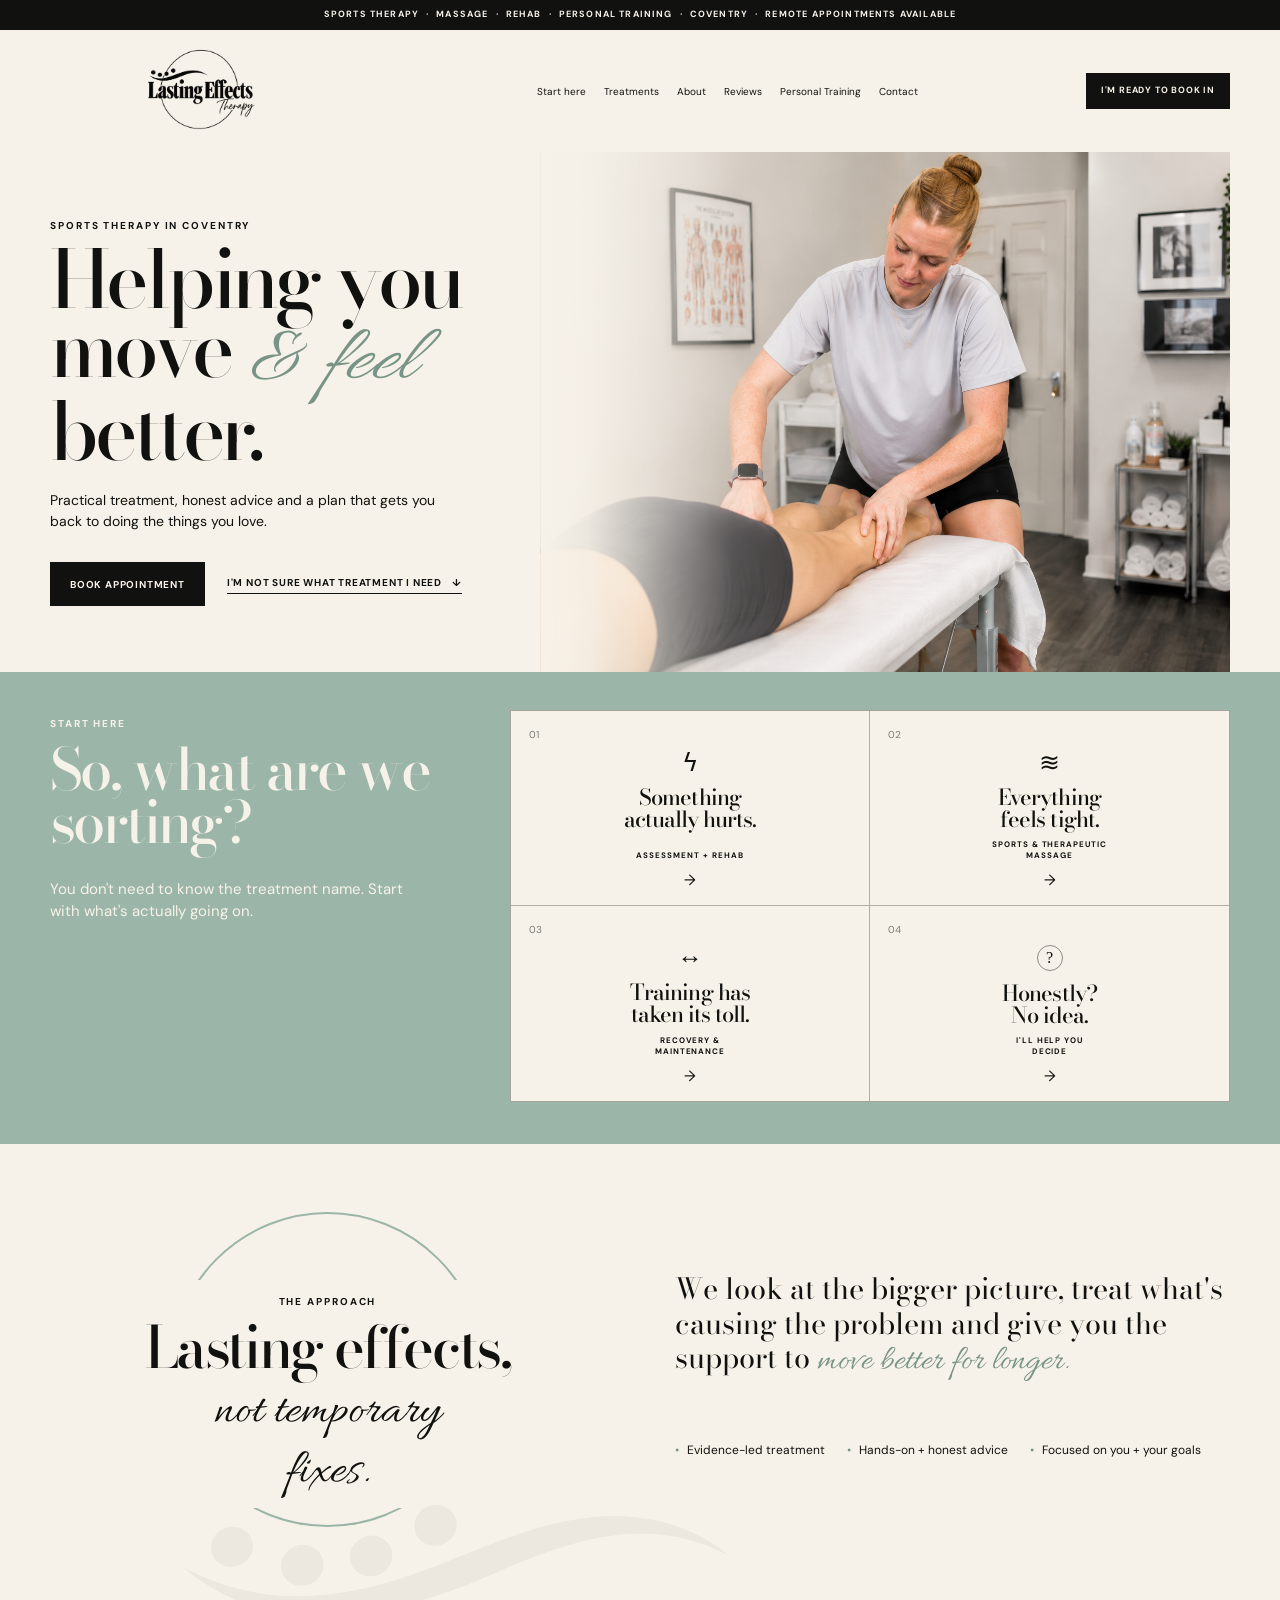
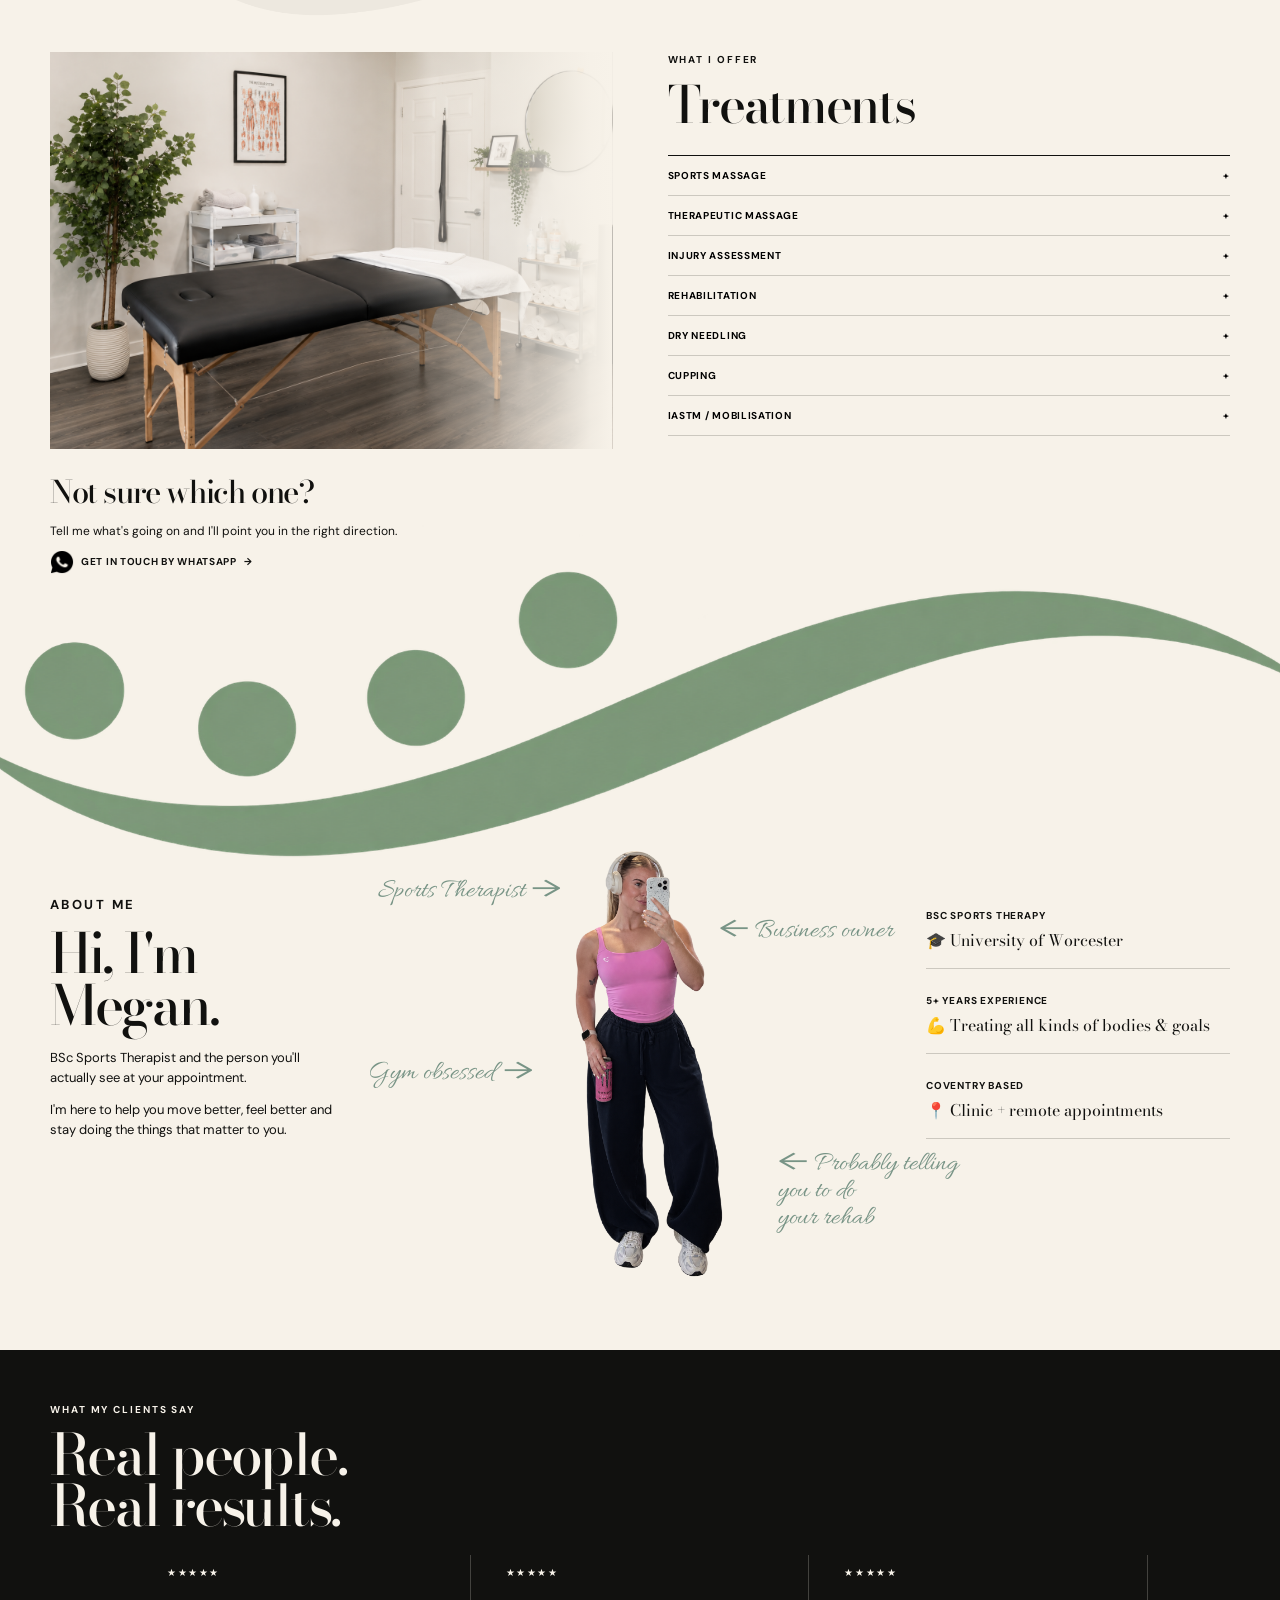
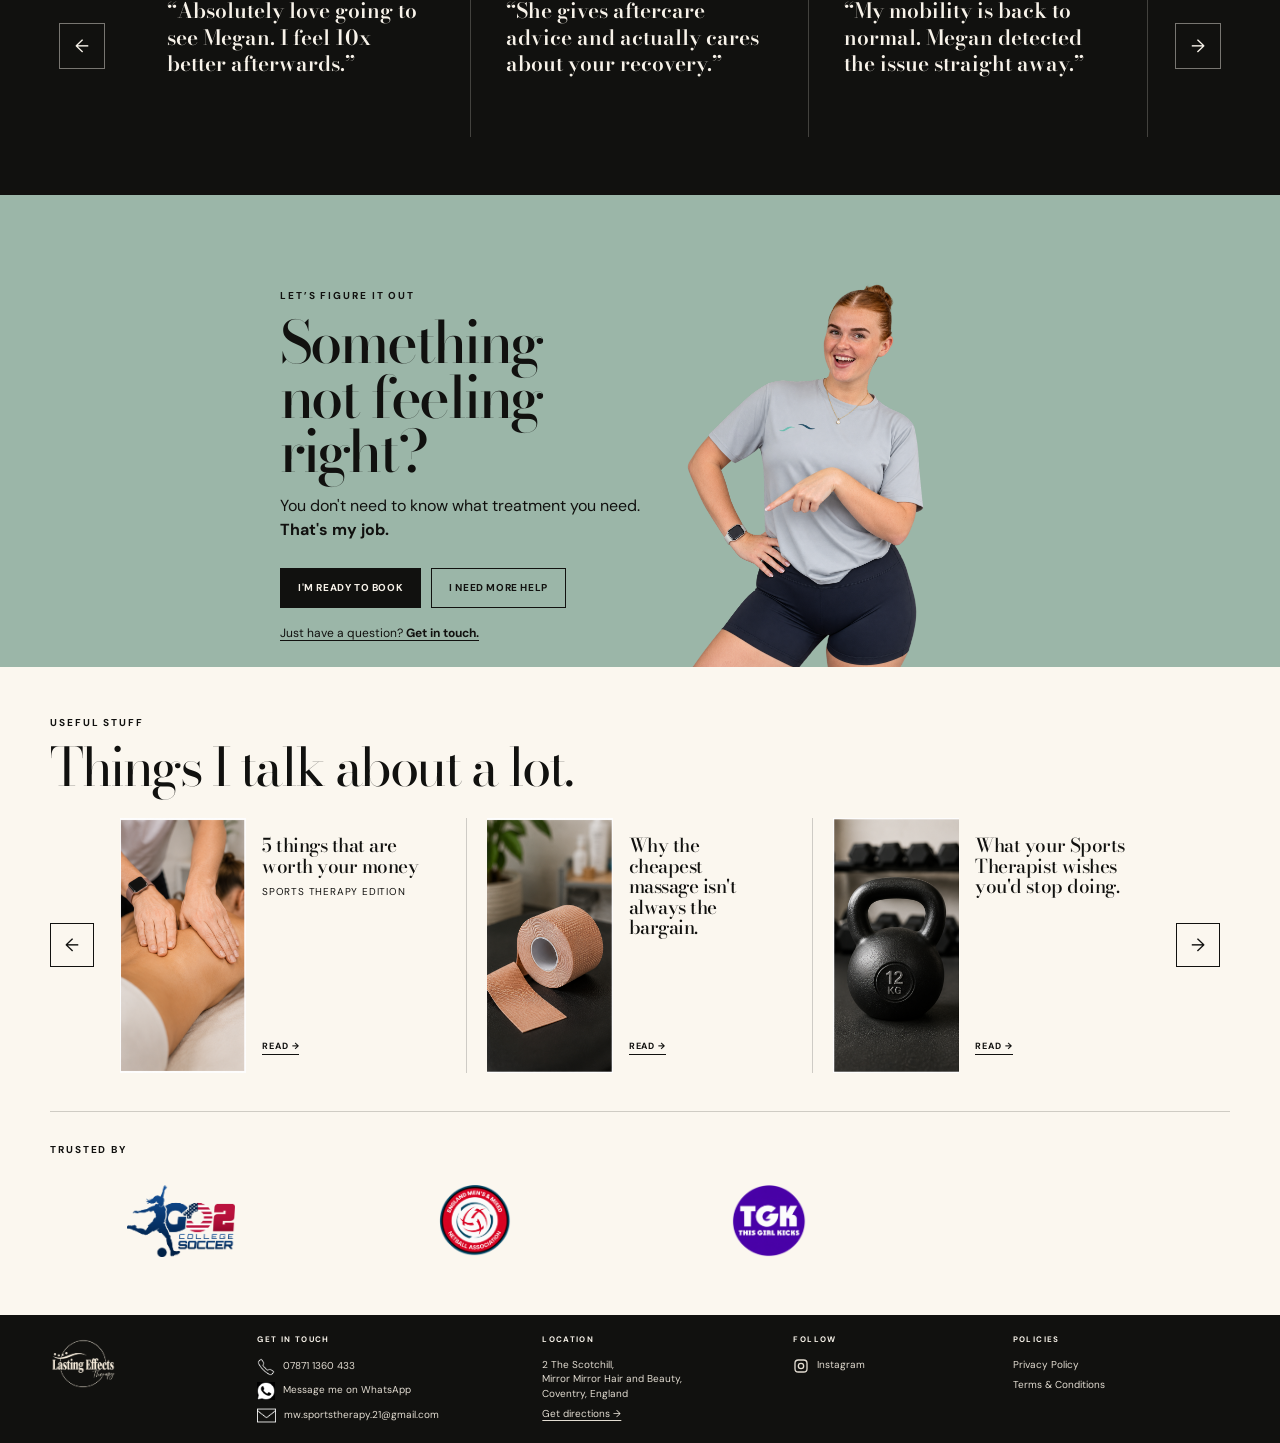
==== commit 49bd2849: "Update index.html" ====
--- a/index.html
+++ b/index.html
@@ -8,7 +8,7 @@
   <link rel="preconnect" href="https://fonts.googleapis.com">
   <link rel="preconnect" href="https://fonts.gstatic.com" crossorigin>
   <link href="https://fonts.googleapis.com/css2?family=Allura&family=Bodoni+Moda:opsz,wght@6..96,400;6..96,500;6..96,600;6..96,700&family=DM+Sans:wght@400;500;600;700&display=swap" rel="stylesheet">
-  <link rel="stylesheet" href="styles-clean.css?v=2">
+  <link rel="stylesheet" href="styles-clean.css?v=3">
 </head>
 <body>
   <div class="utility-bar">
--- a/styles-clean.css
+++ b/styles-clean.css
@@ -811,3 +811,9 @@
     font-weight: 800;
   }
 }
+
+@media (max-width: 680px) {
+  .about-copy h2 {
+    -webkit-text-stroke: 0.35px currentColor;
+  }
+}
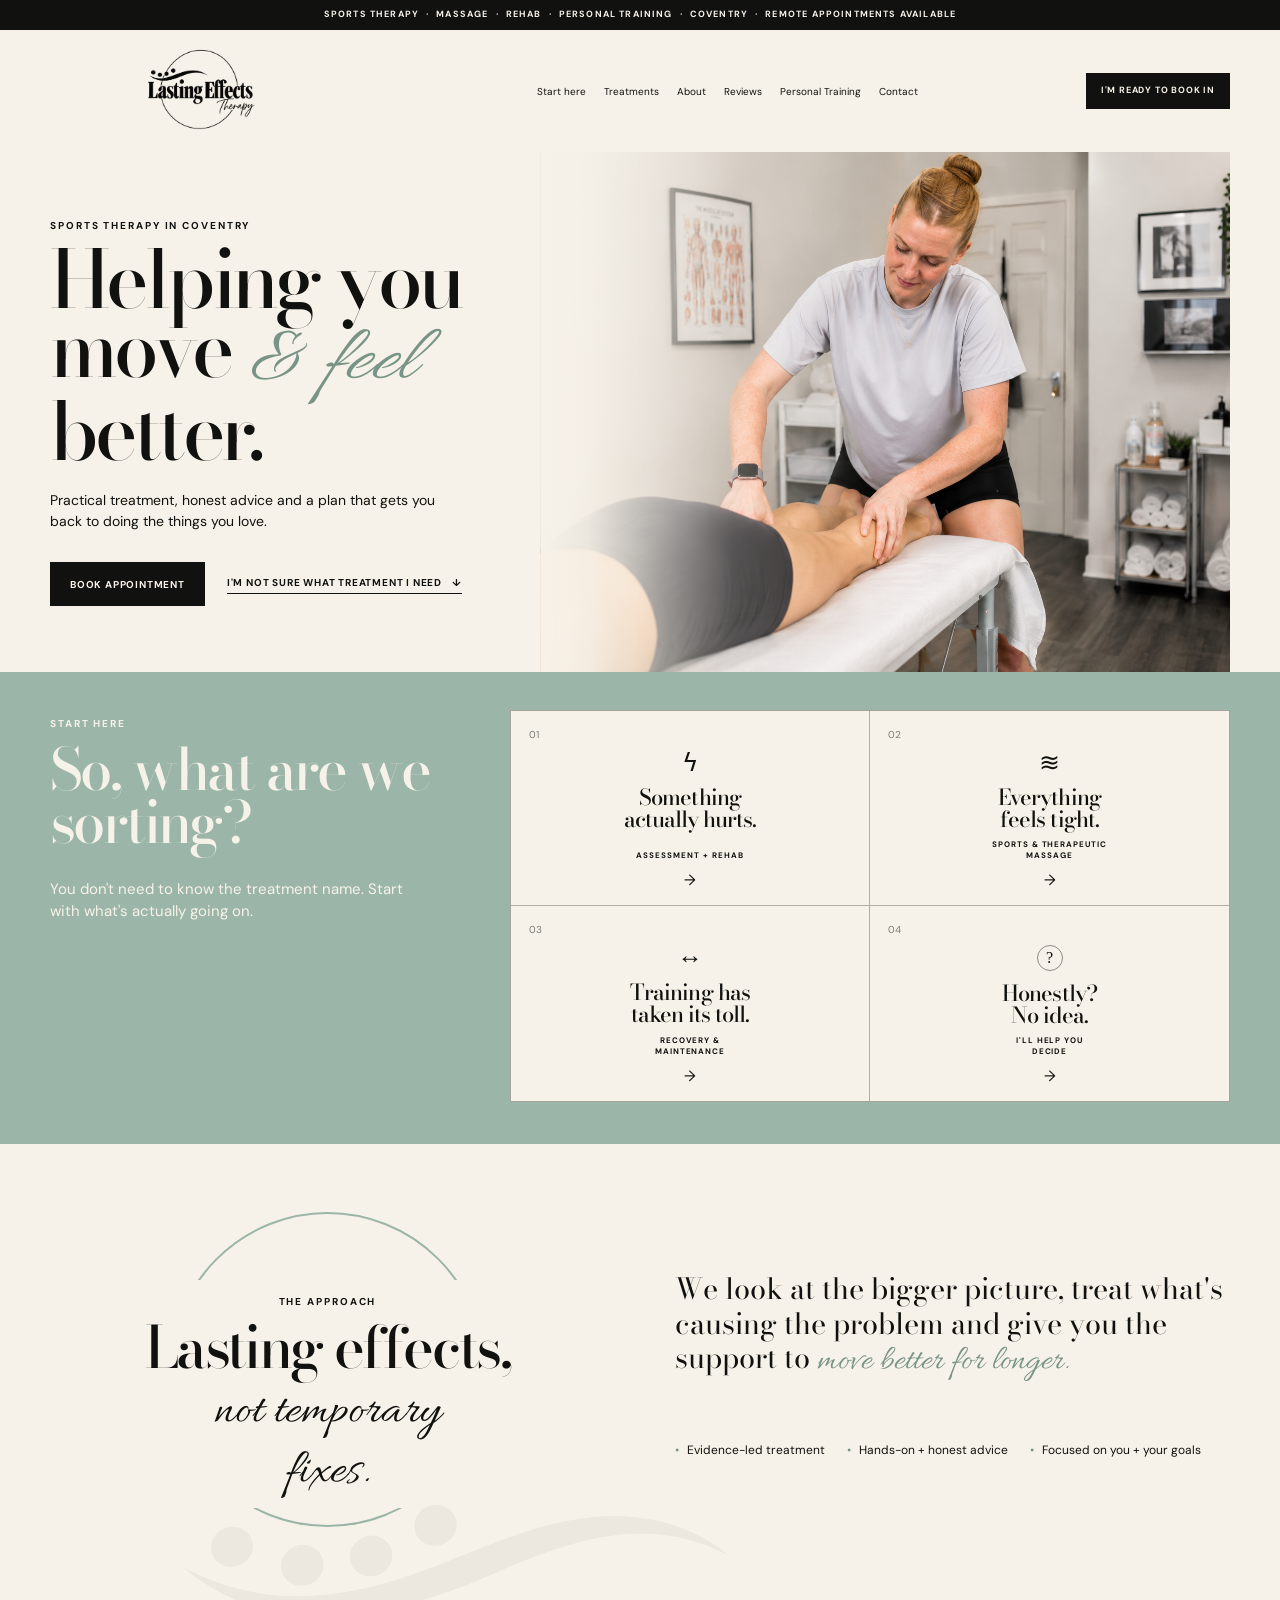
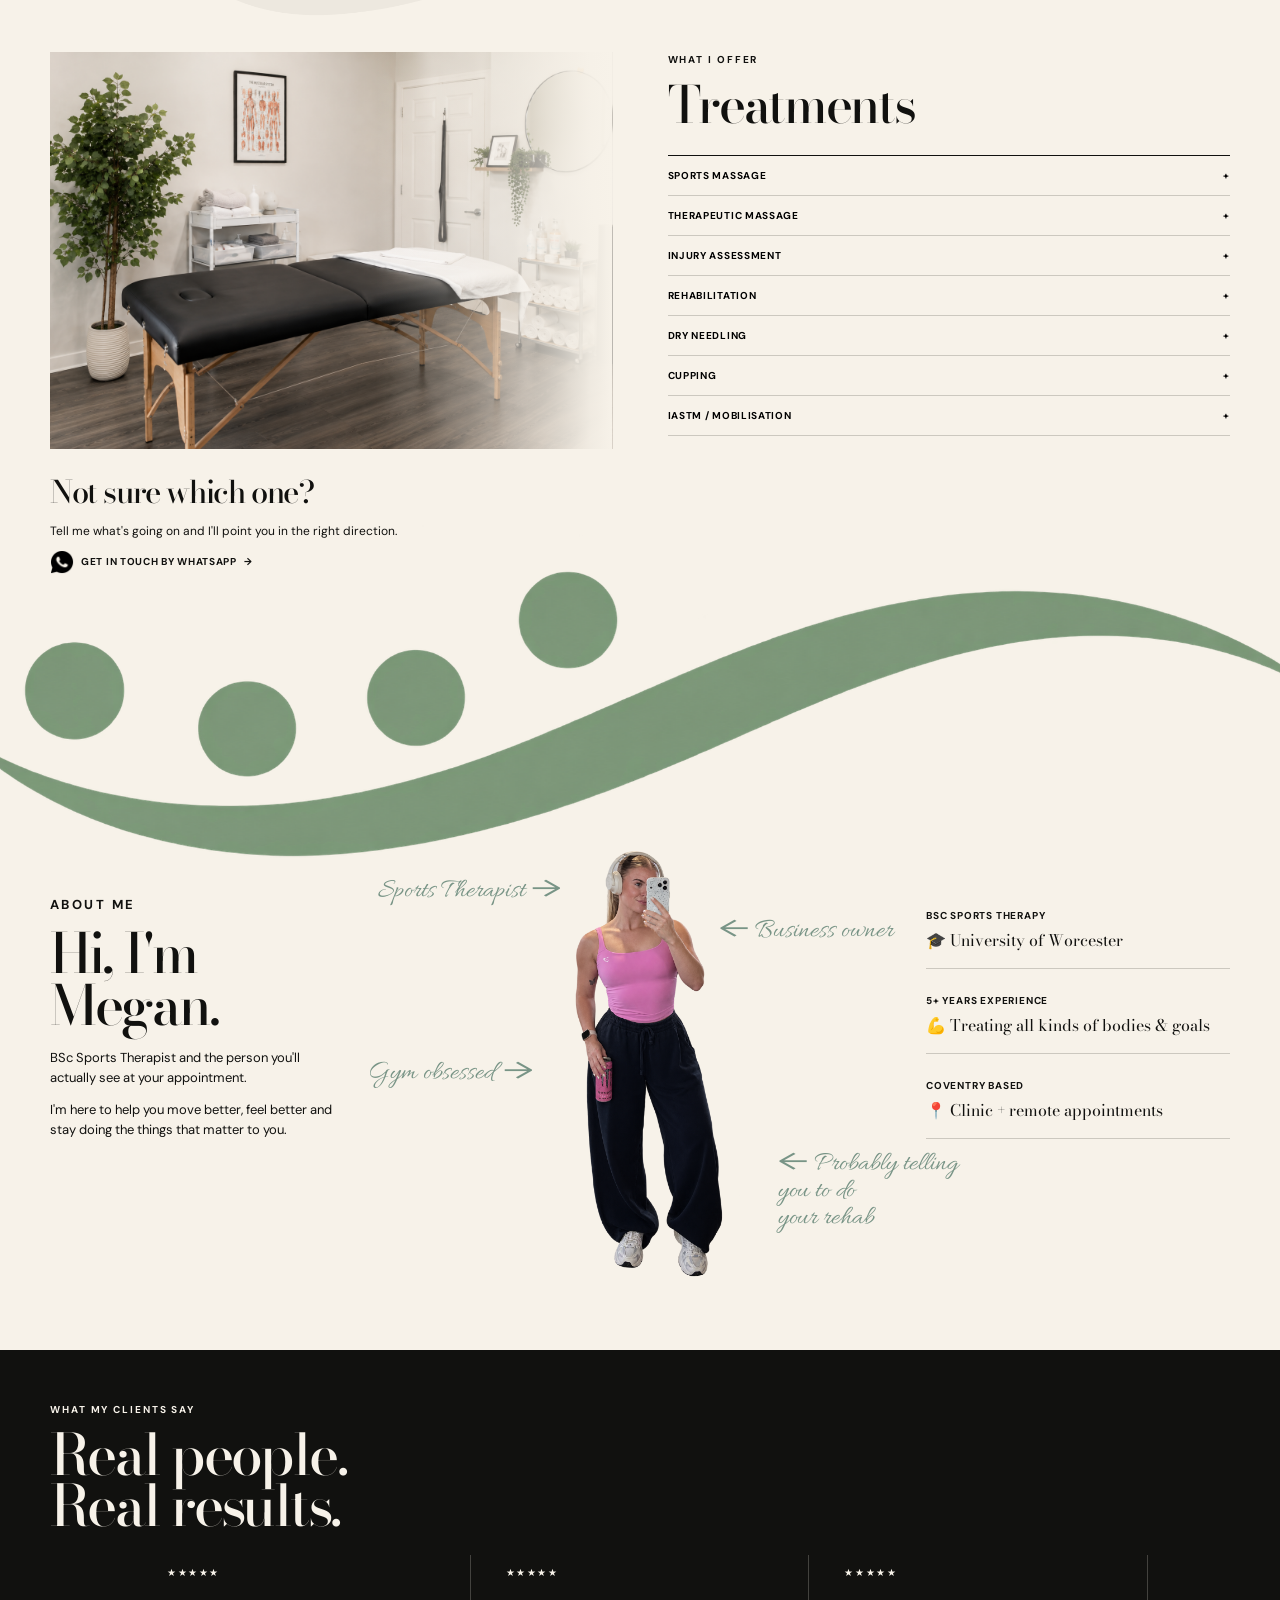
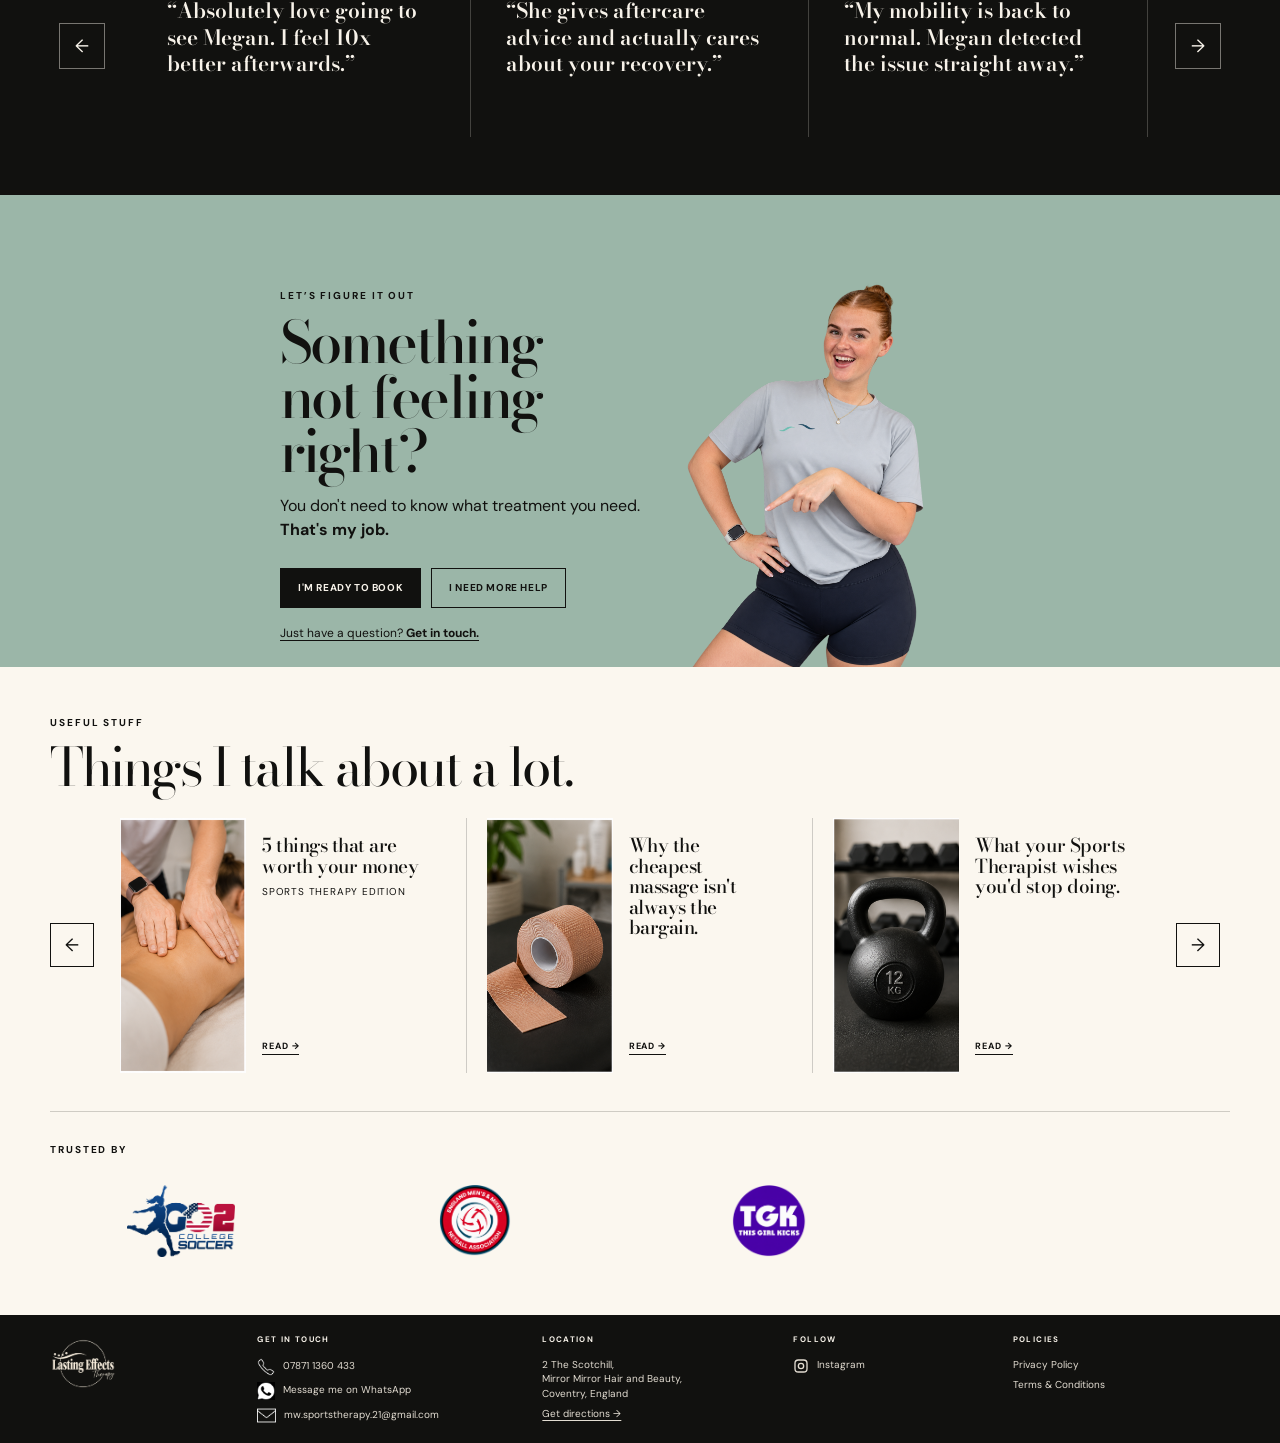
==== commit a57d477c: "Update index.html" ====
--- a/index.html
+++ b/index.html
@@ -8,7 +8,7 @@
   <link rel="preconnect" href="https://fonts.googleapis.com">
   <link rel="preconnect" href="https://fonts.gstatic.com" crossorigin>
   <link href="https://fonts.googleapis.com/css2?family=Allura&family=Bodoni+Moda:opsz,wght@6..96,400;6..96,500;6..96,600;6..96,700&family=DM+Sans:wght@400;500;600;700&display=swap" rel="stylesheet">
-  <link rel="stylesheet" href="styles-clean.css?v=3">
+  <link rel="stylesheet" href="styles-clean.css?v=4">
 </head>
 <body>
   <div class="utility-bar">
--- a/styles-clean.css
+++ b/styles-clean.css
@@ -798,22 +798,21 @@
   .about-photo{margin-top:0!important;}
 }
 @media (max-width: 680px){
-  .about-section{padding-top:35px!important;}
+  .about-section{padding-top:55px!important;}
 }
 
 @media (max-width: 680px) {
+
+  .sorting-intro h2,
+  .approach-mark h2,
+  .offer-list h2,
+  .treatment-help h3,
+  .reviews-head h2,
   .booking-copy h2,
-  .about-copy h2,
-  .reviews-head h2,
-  .useful-sub,
-  .sorting-intro h2,
-  .offer-list h2 {
-    font-weight: 800;
-  }
-}
+  .useful-sub {
+    font-family: "Bodoni Moda", Georgia, serif !important;
+    font-weight: 500 !important;
+    letter-spacing: -0.045em !important;
+  }
 
-@media (max-width: 680px) {
-  .about-copy h2 {
-    -webkit-text-stroke: 0.35px currentColor;
-  }
-}
+}
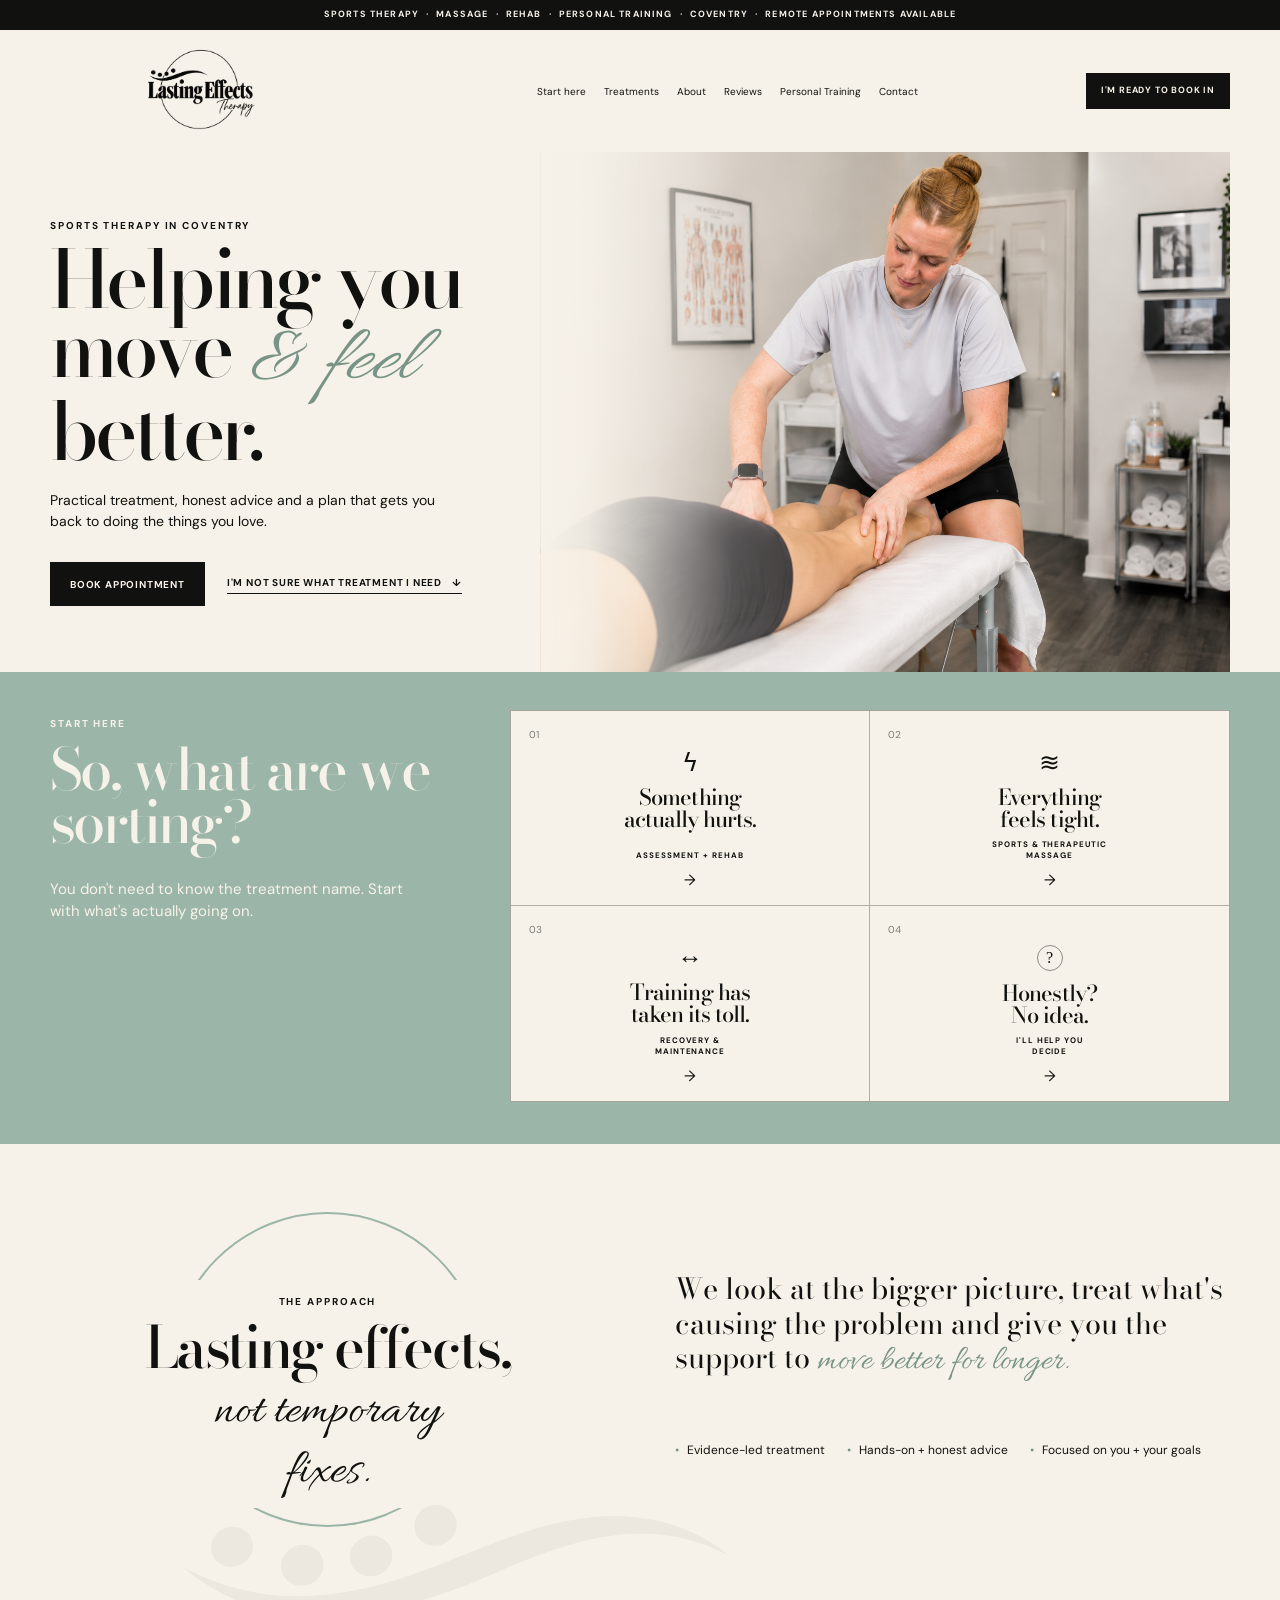
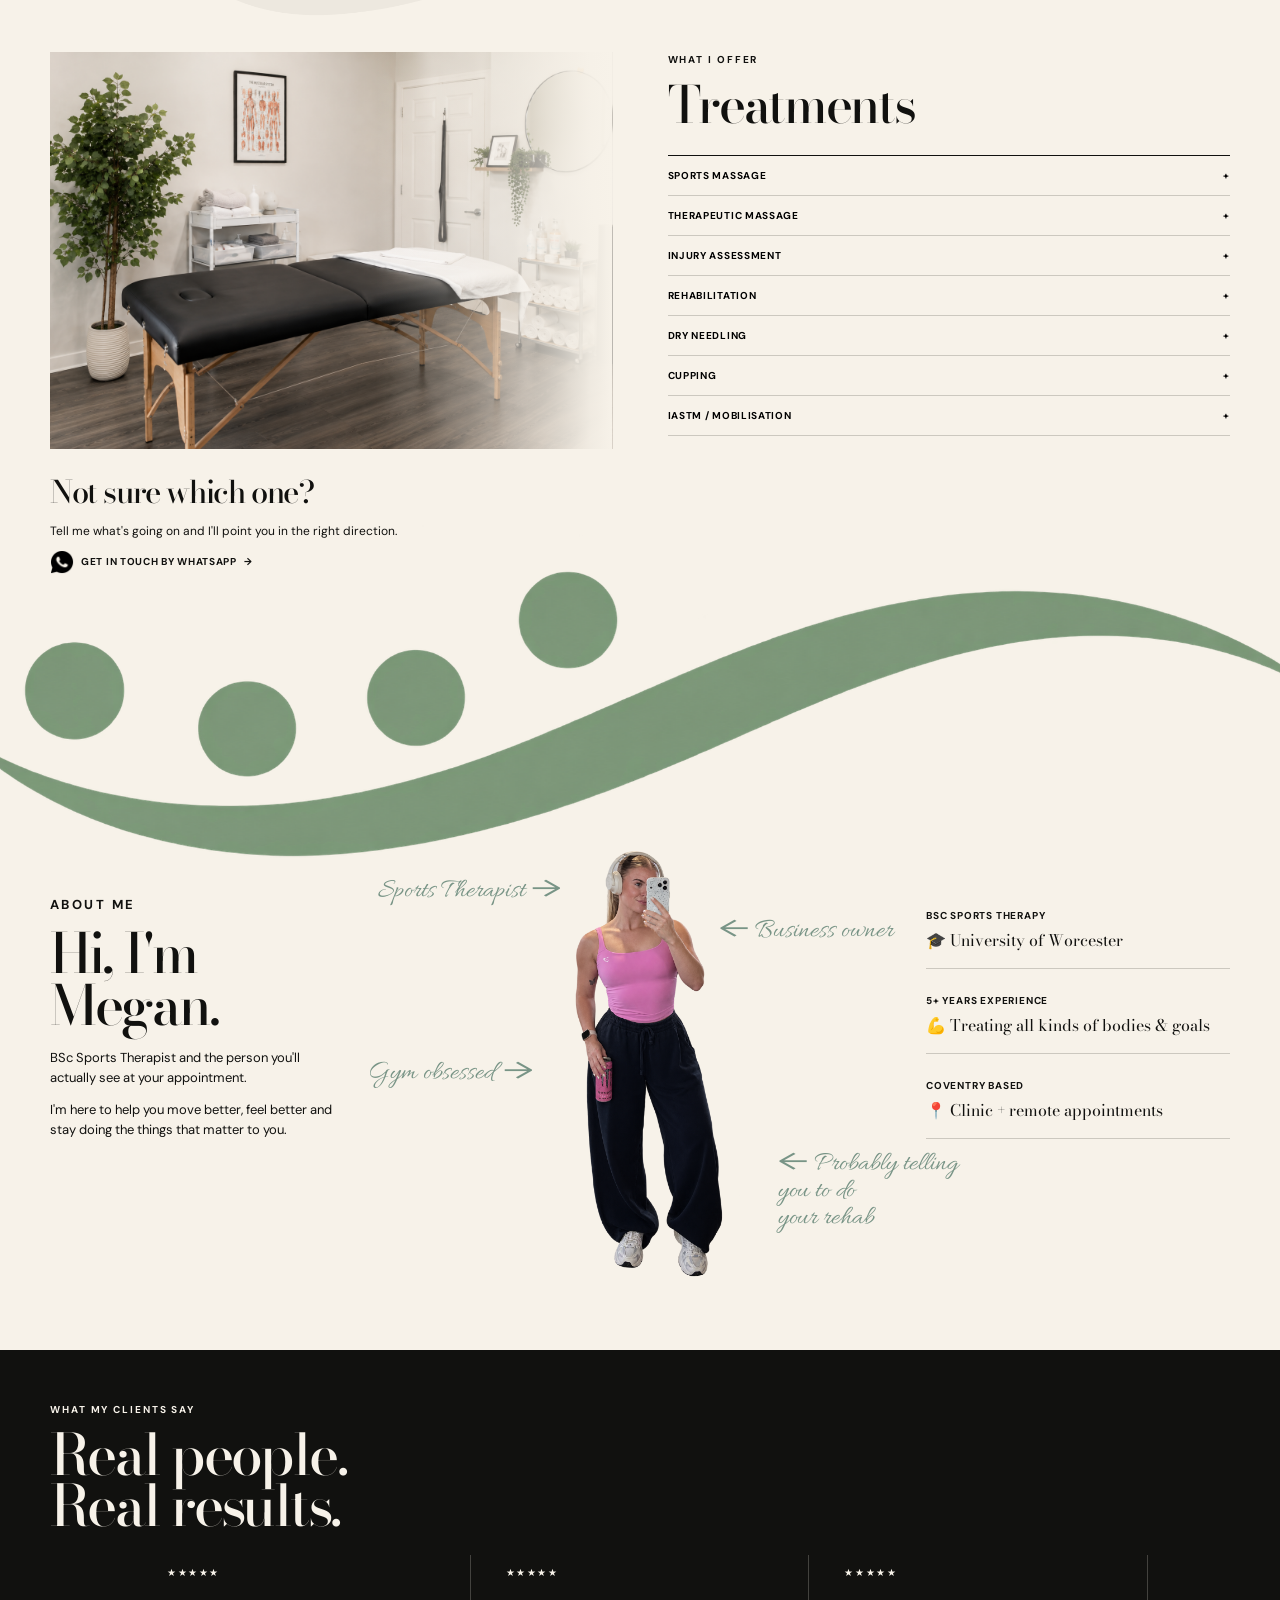
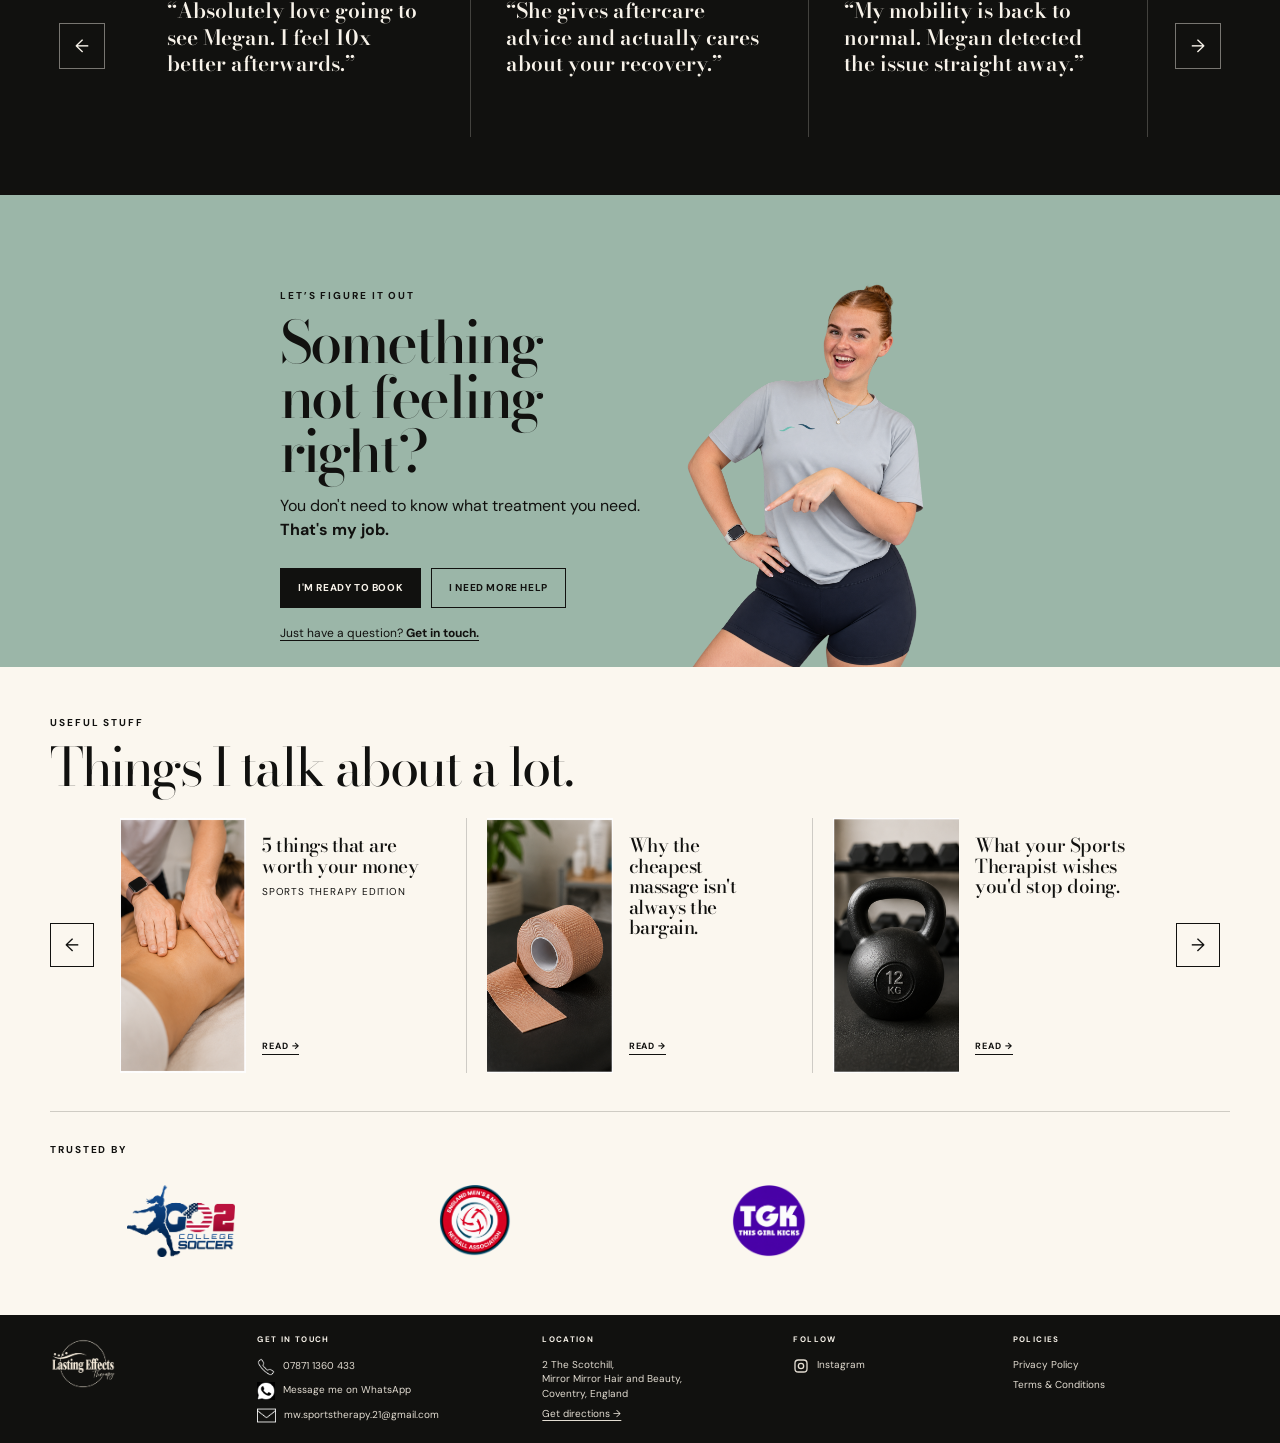
==== commit 77f46961: "Rename index-clean.html to index.html" ====
--- a/index.html
+++ b/index.html
@@ -5,11 +5,13 @@
   <meta name="viewport" content="width=device-width, initial-scale=1">
   <title>Lasting Effects Therapy | Sports Therapy Coventry</title>
   <meta name="description" content="Sports therapy, massage, rehabilitation and personal training in Coventry, with remote appointments available.">
+
   <link rel="preconnect" href="https://fonts.googleapis.com">
   <link rel="preconnect" href="https://fonts.gstatic.com" crossorigin>
   <link href="https://fonts.googleapis.com/css2?family=Allura&family=Bodoni+Moda:opsz,wght@6..96,400;6..96,500;6..96,600;6..96,700&family=DM+Sans:wght@400;500;600;700&display=swap" rel="stylesheet">
-  <link rel="stylesheet" href="styles-clean.css?v=4">
+  <link rel="stylesheet" href="styles-clean.css?v=1">
 </head>
+
 <body>
   <div class="utility-bar">
     SPORTS THERAPY <b>·</b> MASSAGE <b>·</b> REHAB <b>·</b> PERSONAL TRAINING <b>·</b> COVENTRY <b>·</b> REMOTE APPOINTMENTS AVAILABLE
@@ -30,10 +32,12 @@
         <a href="#contact">Contact</a>
       </nav>
 
-      <a href="https://www.fresha.com/en-GB/a/megan-winslow-sports-therapy-coventry-2-the-scotchill-rw5kos5v" class="nav-cta" target="_blank" rel="noopener">I'm ready to book in</a>
+      <a href="https://www.fresha.com/en-GB/a/megan-winslow-sports-therapy-coventry-2-the-scotchill-rw5kos5v"
+         class="nav-cta" target="_blank" rel="noopener">I'm ready to book in</a>
 
       <button class="menu-btn" aria-label="Open menu" aria-expanded="false">
-        <span></span><span></span>
+        <span></span>
+        <span></span>
       </button>
     </header>
 
@@ -44,7 +48,8 @@
       <a href="#reviews">Reviews</a>
       <a href="personal-training.html">Personal Training</a>
       <a href="#contact">Contact</a>
-      <a href="https://www.fresha.com/en-GB/a/megan-winslow-sports-therapy-coventry-2-the-scotchill-rw5kos5v" target="_blank" rel="noopener" class="nav-cta mobile-book">I'm ready to book in</a>
+      <a href="https://www.fresha.com/en-GB/a/megan-winslow-sports-therapy-coventry-2-the-scotchill-rw5kos5v"
+         target="_blank" rel="noopener" class="nav-cta mobile-book">I'm ready to book in</a>
     </nav>
   </div>
 
@@ -54,11 +59,14 @@
         <p class="kicker">SPORTS THERAPY IN COVENTRY</p>
         <h1>Helping you<br>move <em>&amp; feel</em><br>better.</h1>
         <p class="lede">Practical treatment, honest advice and a plan that gets you back to doing the things you love.</p>
+
         <div class="hero-actions">
-          <a href="https://www.fresha.com/en-GB/a/megan-winslow-sports-therapy-coventry-2-the-scotchill-rw5kos5v" target="_blank" rel="noopener" class="btn btn-dark">Book appointment</a>
+          <a href="https://www.fresha.com/en-GB/a/megan-winslow-sports-therapy-coventry-2-the-scotchill-rw5kos5v"
+             target="_blank" rel="noopener" class="btn btn-dark">Book appointment</a>
           <a href="#sorting" class="simple-link">I'm not sure what treatment I need <span>↓</span></a>
         </div>
       </div>
+
       <div class="hero-photo" role="img" aria-label="Sports therapy treatment at Lasting Effects"></div>
     </section>
 
@@ -78,6 +86,7 @@
             <p>ASSESSMENT + REHAB</p>
             <span class="sort-arrow">→</span>
           </a>
+
           <a href="#treatments" class="sorting-card">
             <span class="sort-num">02</span>
             <span class="sort-icon waves">≋</span>
@@ -85,6 +94,7 @@
             <p>SPORTS &amp; THERAPEUTIC<br>MASSAGE</p>
             <span class="sort-arrow">→</span>
           </a>
+
           <a href="#treatments" class="sorting-card">
             <span class="sort-num">03</span>
             <span class="sort-icon">↔</span>
@@ -92,6 +102,7 @@
             <p>RECOVERY &amp;<br>MAINTENANCE</p>
             <span class="sort-arrow">→</span>
           </a>
+
           <a href="#treatments" class="sorting-card">
             <span class="sort-num">04</span>
             <span class="sort-icon question">?</span>
@@ -107,14 +118,24 @@
       <div class="section-shell approach-layout">
         <div class="approach-mark">
           <span class="approach-circle"></span>
+
           <div>
             <p class="kicker">THE APPROACH</p>
-            <h2 class="approach-title"><span class="approach-title-main">Lasting effects,</span><br><span class="approach-title-script">not temporary<br>fixes.</span></h2>
-          </div>
+            <h2 class="approach-title">
+              <span class="approach-title-main">Lasting effects,</span><br>
+              <span class="approach-title-script">not temporary<br>fixes.</span>
+            </h2>
+          </div>
+
           <img class="approach-wiggle" src="images/BlackWiggle.png" alt="" aria-hidden="true">
         </div>
+
         <div class="approach-copy">
-          <p class="approach-lede">We look at the bigger picture, treat what's causing the problem and give you the support to <span class="approach-script">move better for longer.</span></p>
+          <p class="approach-lede">
+            We look at the bigger picture, treat what's causing the problem and give you the support to
+            <span class="approach-script">move better for longer.</span>
+          </p>
+
           <div class="approach-points">
             <span>Evidence-led treatment</span>
             <span>Hands-on + honest advice</span>
@@ -129,14 +150,17 @@
         <div class="treatments-main">
           <div class="offer-photo-column">
             <div class="offer-photo" role="img" aria-label="Treatment room at Lasting Effects"></div>
+
             <div class="treatment-help">
               <h3>Not sure which one?</h3>
               <p>Tell me what's going on and I'll point you in the right direction.</p>
               <a href="https://wa.me/447871136043" target="_blank" rel="noopener" class="whatsapp-link">
-                <img src="images/newblackwhatsapp.png" alt=""> GET IN TOUCH BY WHATSAPP <span>→</span>
+                <img src="images/newblackwhatsapp.png" alt="">
+                GET IN TOUCH BY WHATSAPP <span>→</span>
               </a>
             </div>
           </div>
+
           <div class="offer-list">
             <p class="kicker">WHAT I OFFER</p>
             <h2>Treatments</h2>
@@ -146,35 +170,39 @@
                 <button>Sports massage <span>+</span></button>
                 <div class="acc-panel"><p>For tight, tired or overworked muscles, recovery and regular maintenance.</p></div>
               </article>
+
               <article class="acc-item">
                 <button>Therapeutic massage <span>+</span></button>
                 <div class="acc-panel"><p>Tailored hands-on treatment for persistent tension, stiffness and day-to-day discomfort.</p></div>
               </article>
+
               <article class="acc-item">
                 <button>Injury assessment <span>+</span></button>
                 <div class="acc-panel"><p>For pain or injury where you need to understand what's happening and what to do next.</p></div>
               </article>
+
               <article class="acc-item">
                 <button>Rehabilitation <span>+</span></button>
                 <div class="acc-panel"><p>Progressive rehabilitation designed around your body, goals and lifestyle.</p></div>
               </article>
+
               <article class="acc-item">
                 <button>Dry needling <span>+</span></button>
                 <div class="acc-panel"><p>Used where appropriate as part of a wider treatment plan.</p></div>
               </article>
+
               <article class="acc-item">
                 <button>Cupping <span>+</span></button>
                 <div class="acc-panel"><p>A treatment option that can be incorporated where it suits your presentation and goals.</p></div>
               </article>
+
               <article class="acc-item">
                 <button>IASTM / mobilisation <span>+</span></button>
                 <div class="acc-panel"><p>Hands-on techniques used selectively to support movement and recovery.</p></div>
               </article>
             </div>
-
-          </div>
-        </div>
-
+          </div>
+        </div>
       </div>
     </section>
 
@@ -197,11 +225,11 @@
           <span class="script-note note-b">Gym obsessed <span class="note-arrow">→</span></span>
           <span class="script-note note-c"><span class="note-arrow">←</span> Business owner</span>
           <span class="script-note note-d">
-  <span class="note-arrow">←</span>
-  Probably telling<br>
-  you to do<br>
-  your rehab
-</span>
+            <span class="note-arrow">←</span>
+            Probably telling<br>
+            you to do<br>
+            your rehab
+          </span>
         </div>
 
         <div class="credentials">
@@ -223,6 +251,7 @@
 
         <div class="review-carousel">
           <button id="reviewPrev" class="review-arrow review-prev" aria-label="Previous review">←</button>
+
           <div class="review-window">
             <div class="review-track" id="reviewTrack">
               <blockquote><div class="stars">★★★★★</div><p>“Absolutely love going to see Megan. I feel 10x better afterwards.”</p></blockquote>
@@ -232,6 +261,7 @@
               <blockquote><div class="stars">★★★★★</div><p>“I always feel at ease with Meg and leave knowing exactly what I need to do next.”</p></blockquote>
             </div>
           </div>
+
           <button id="reviewNext" class="review-arrow review-next" aria-label="Next review">→</button>
         </div>
       </div>
@@ -242,17 +272,25 @@
         <div class="booking-copy">
           <p class="kicker">LET’S FIGURE IT OUT</p>
           <h2>Something<br>not feeling<br>right?</h2>
+
           <div class="booking-response">
-            <p class="booking-explainer">You don't need to know what treatment you need. <br>
-              <strong>That's my job.</strong></p>
+            <p class="booking-explainer">
+              You don't need to know what treatment you need.<br>
+              <strong>That's my job.</strong>
+            </p>
           </div>
 
           <div class="booking-buttons">
-            <a href="https://www.fresha.com/en-GB/a/megan-winslow-sports-therapy-coventry-2-the-scotchill-rw5kos5v" target="_blank" rel="noopener" class="booking-btn booking-primary">I'm ready to book</a>
+            <a href="https://www.fresha.com/en-GB/a/megan-winslow-sports-therapy-coventry-2-the-scotchill-rw5kos5v"
+               target="_blank" rel="noopener" class="booking-btn booking-primary">I'm ready to book</a>
             <a href="#contact" class="booking-btn booking-secondary">I need more help</a>
           </div>
-          <a href="#contact" class="booking-question-link">Just have a question? <strong>Get in touch.</strong></a>
-        </div>
+
+          <a href="#contact" class="booking-question-link">
+            Just have a question? <strong>Get in touch.</strong>
+          </a>
+        </div>
+
         <div class="booking-image">
           <img src="images/LastingEffectsPoint.png" alt="Megan pointing towards the booking options">
         </div>
@@ -270,6 +308,7 @@
 
         <div class="useful-carousel">
           <button class="useful-arrow useful-prev" id="usefulPrev" aria-label="Previous article">←</button>
+
           <div class="useful-window">
             <div class="useful-track" id="usefulTrack">
               <article class="useful-card">
@@ -280,6 +319,7 @@
                   <a href="https://www.instagram.com/lastingeffectstherapy/" target="_blank" rel="noopener">READ →</a>
                 </div>
               </article>
+
               <article class="useful-card">
                 <img src="images/LastingEffectsTape.png" alt="">
                 <div class="useful-card-copy">
@@ -287,6 +327,7 @@
                   <a href="https://www.instagram.com/lastingeffectstherapy/" target="_blank" rel="noopener">READ →</a>
                 </div>
               </article>
+
               <article class="useful-card">
                 <img src="images/LastingEffectsKB.png" alt="">
                 <div class="useful-card-copy">
@@ -296,6 +337,7 @@
               </article>
             </div>
           </div>
+
           <button class="useful-arrow useful-next" id="usefulNext" aria-label="Next article">→</button>
         </div>
 
@@ -313,25 +355,51 @@
 
   <footer id="contact" class="site-footer">
     <div class="section-shell footer-grid">
-      <div class="footer-logo"><img src="images/CreamTHPYlogo.png" alt="Lasting Effects Therapy"></div>
+      <div class="footer-logo">
+        <img src="images/CreamTHPYlogo.png" alt="Lasting Effects Therapy">
+      </div>
+
       <div class="footer-section">
         <p class="footer-label">GET IN TOUCH</p>
-        <a href="tel:+447871136043" class="icon-link"><img class="footer-contact-icon" src="images/phoneicon.png" alt="">07871 1360 433</a>
-        <a href="https://wa.me/447871136043" target="_blank" rel="noopener" class="icon-link"><img class="footer-contact-icon" src="images/blackwhatsapp.gif" alt="">Message me on WhatsApp</a>
-        <a href="mailto:mw.sportstherapy.21@gmail.com" class="icon-link"><img class="footer-contact-icon email-img" src="images/emailicon.png" alt="">mw.sportstherapy.21@gmail.com</a>
-      </div>
+        <a href="tel:+447871136043" class="icon-link">
+          <img class="footer-contact-icon" src="images/phoneicon.png" alt="">
+          07871 1360 433
+        </a>
+        <a href="https://wa.me/447871136043" target="_blank" rel="noopener" class="icon-link">
+          <img class="footer-contact-icon" src="images/blackwhatsapp.gif" alt="">
+          Message me on WhatsApp
+        </a>
+        <a href="mailto:mw.sportstherapy.21@gmail.com" class="icon-link">
+          <img class="footer-contact-icon email-img" src="images/emailicon.png" alt="">
+          mw.sportstherapy.21@gmail.com
+        </a>
+      </div>
+
       <div class="footer-section">
         <p class="footer-label">LOCATION</p>
         <span>2 The Scotchill,<br>Mirror Mirror Hair and Beauty,<br>Coventry, England</span>
-        <a class="footer-underlined" target="_blank" rel="noopener" href="https://www.google.com/maps/search/?api=1&query=2%20The%20Scotchill%2C%20Mirror%20Mirror%20Hair%20and%20Beauty%2C%20Coventry%2C%20England">Get directions →</a>
-      </div>
+        <a class="footer-underlined" target="_blank" rel="noopener"
+           href="https://www.google.com/maps/search/?api=1&query=2%20The%20Scotchill%2C%20Mirror%20Mirror%20Hair%20and%20Beauty%2C%20Coventry%2C%20England">
+          Get directions →
+        </a>
+      </div>
+
       <div class="footer-section">
         <p class="footer-label">FOLLOW</p>
-        <a href="https://www.instagram.com/lastingeffectstherapy/" target="_blank" rel="noopener" class="icon-link"><svg class="instagram-icon" viewBox="0 0 24 24" aria-hidden="true"><rect x="3" y="3" width="18" height="18" rx="5" fill="none" stroke="currentColor" stroke-width="2"/><circle cx="12" cy="12" r="4" fill="none" stroke="currentColor" stroke-width="2"/><circle cx="17.5" cy="6.5" r="1.1"/></svg>Instagram</a>
-      </div>
+        <a href="https://www.instagram.com/lastingeffectstherapy/" target="_blank" rel="noopener" class="icon-link">
+          <svg class="instagram-icon" viewBox="0 0 24 24" aria-hidden="true">
+            <rect x="3" y="3" width="18" height="18" rx="5" fill="none" stroke="currentColor" stroke-width="2"/>
+            <circle cx="12" cy="12" r="4" fill="none" stroke="currentColor" stroke-width="2"/>
+            <circle cx="17.5" cy="6.5" r="1.1"/>
+          </svg>
+          Instagram
+        </a>
+      </div>
+
       <div class="footer-section">
         <p class="footer-label">POLICIES</p>
-        <a href="#">Privacy Policy</a><a href="#">Terms &amp; Conditions</a>
+        <a href="#">Privacy Policy</a>
+        <a href="#">Terms &amp; Conditions</a>
       </div>
     </div>
   </footer>
@@ -339,4 +407,3 @@
   <script src="script.js"></script>
 </body>
 </html>
-
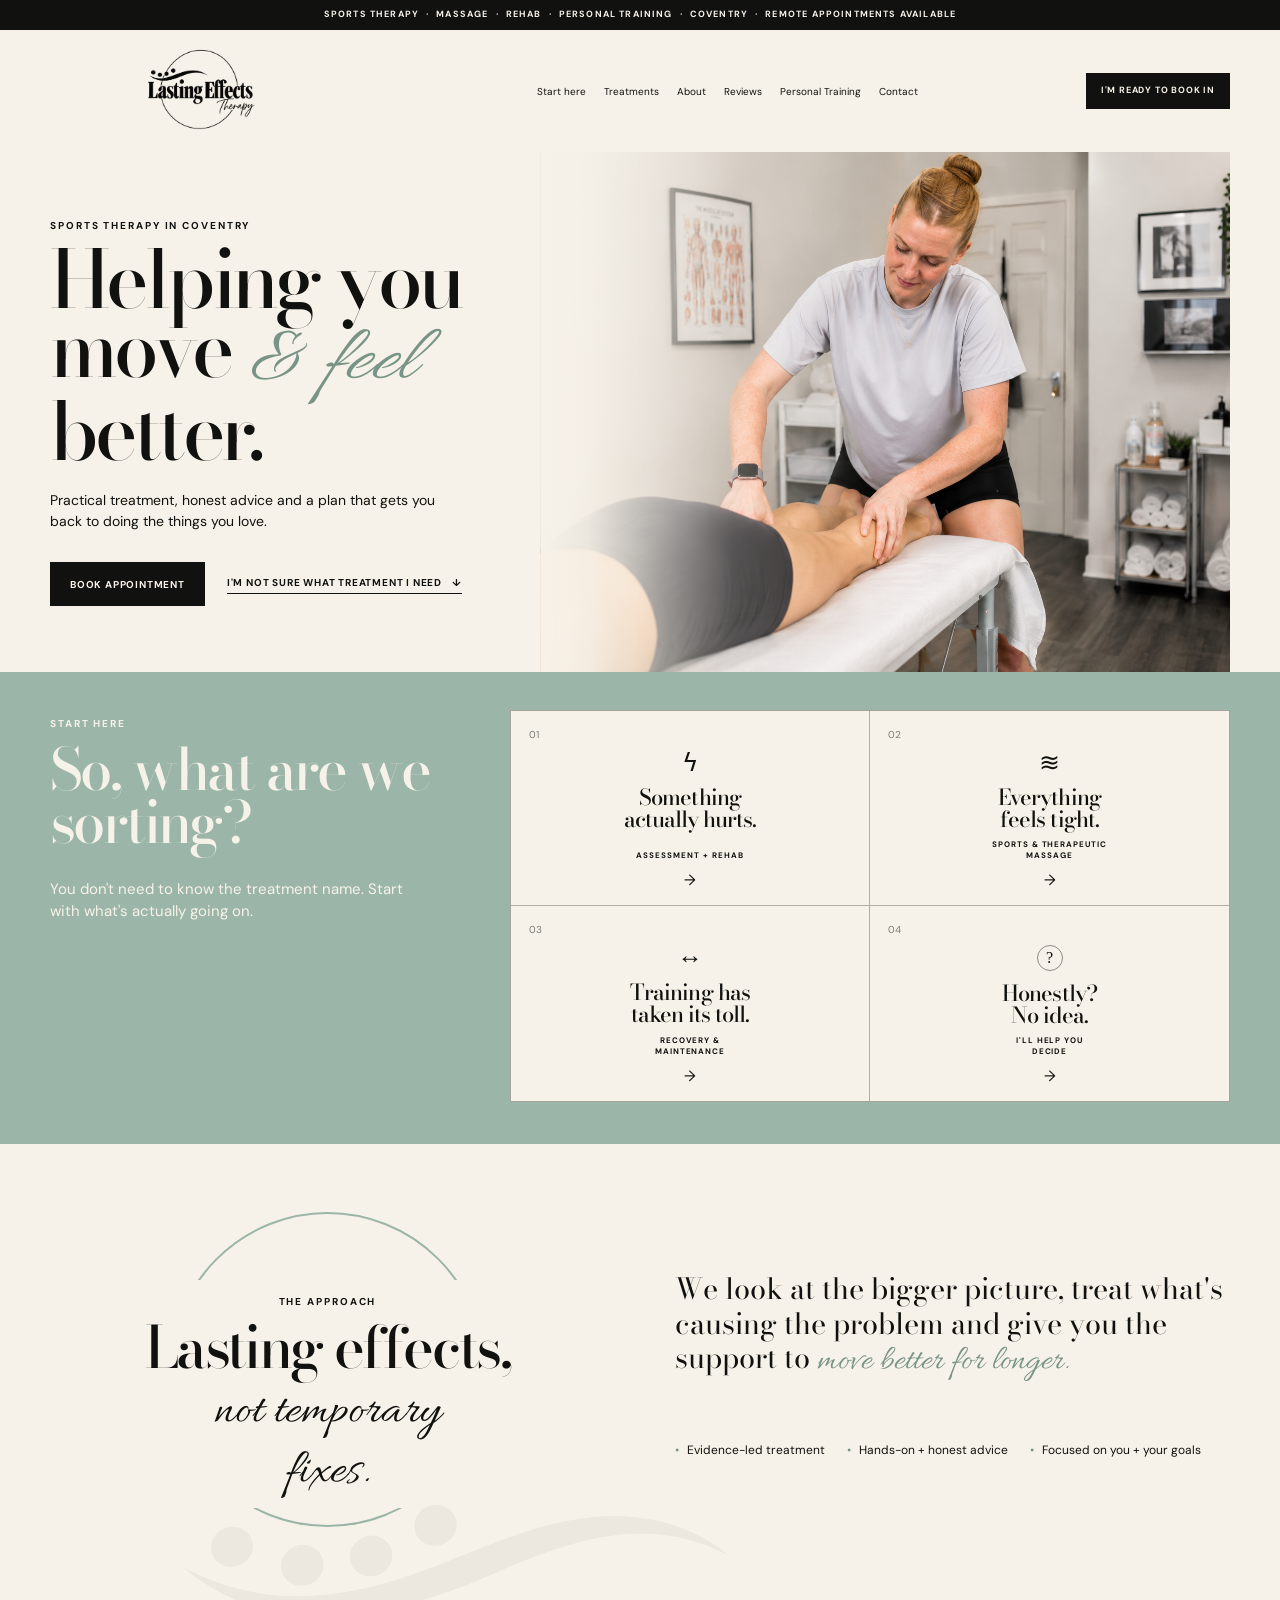
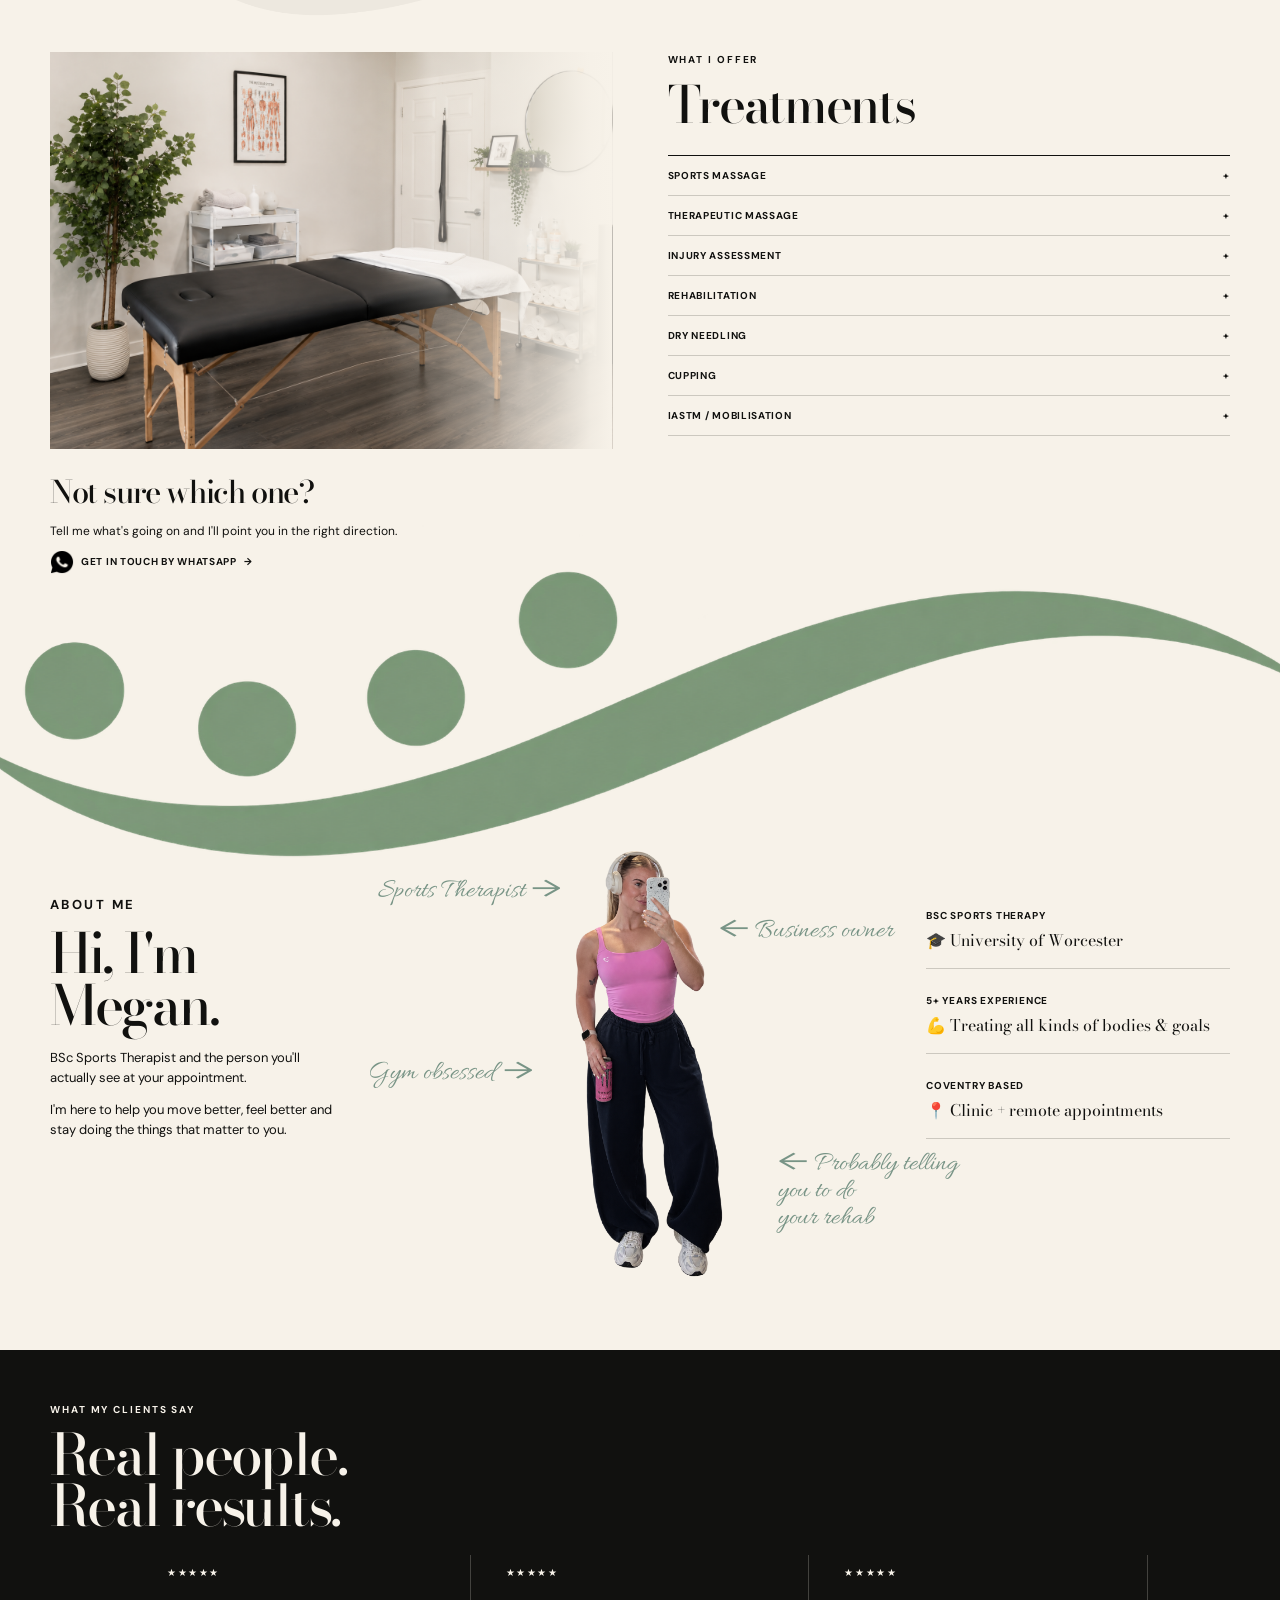
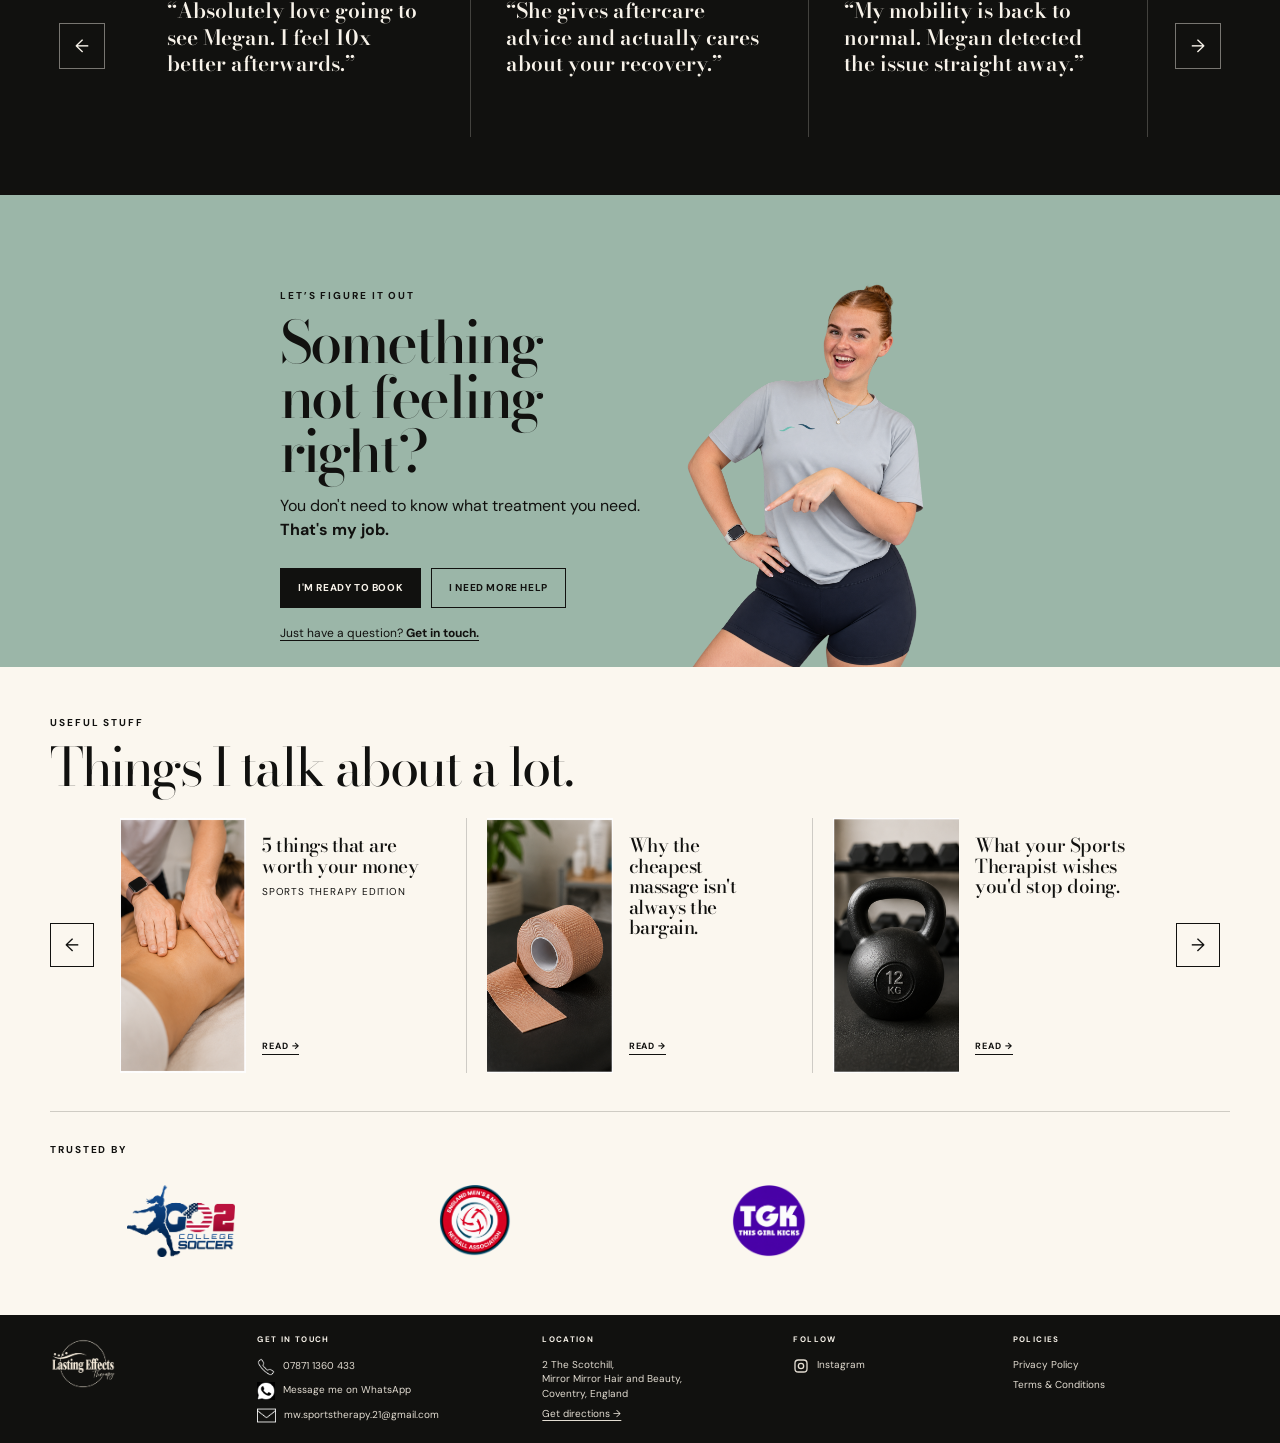
==== commit eabc4a09: "Update index.html" ====
--- a/index.html
+++ b/index.html
@@ -9,7 +9,7 @@
   <link rel="preconnect" href="https://fonts.googleapis.com">
   <link rel="preconnect" href="https://fonts.gstatic.com" crossorigin>
   <link href="https://fonts.googleapis.com/css2?family=Allura&family=Bodoni+Moda:opsz,wght@6..96,400;6..96,500;6..96,600;6..96,700&family=DM+Sans:wght@400;500;600;700&display=swap" rel="stylesheet">
-  <link rel="stylesheet" href="styles-clean.css?v=1">
+  <link rel="stylesheet" href="styles-clean.css?v=2">
 </head>
 
 <body>
--- a/styles-clean.css
+++ b/styles-clean.css
@@ -816,3 +816,46 @@
   }
 
 }
+
+@media (max-width: 980px) and (min-width: 681px) {
+  .footer-grid {
+    grid-template-columns: 0.7fr 1.35fr 1.1fr 0.8fr 0.8fr;
+    gap: 20px;
+  }
+
+  .footer-logo {
+    grid-column: auto;
+  }
+
+  .footer-section:last-child {
+    grid-column: auto;
+  }
+
+  .site-nav {
+    grid-template-columns: 1fr auto auto;
+  }
+
+  .nav-cta {
+    width: auto;
+    justify-self: end;
+    white-space: nowrap;
+  }
+
+  .nav-wrap.scrolled .site-nav {
+    grid-template-columns: 1fr auto auto;
+  }
+}
+
+.acc-item button {
+  color: var(--ink);
+  -webkit-text-fill-color: var(--ink);
+  appearance: none;
+  -webkit-appearance: none;
+}
+
+.acc-item button:active,
+.acc-item button:focus,
+.acc-item button:visited {
+  color: var(--ink);
+  -webkit-text-fill-color: var(--ink);
+}
